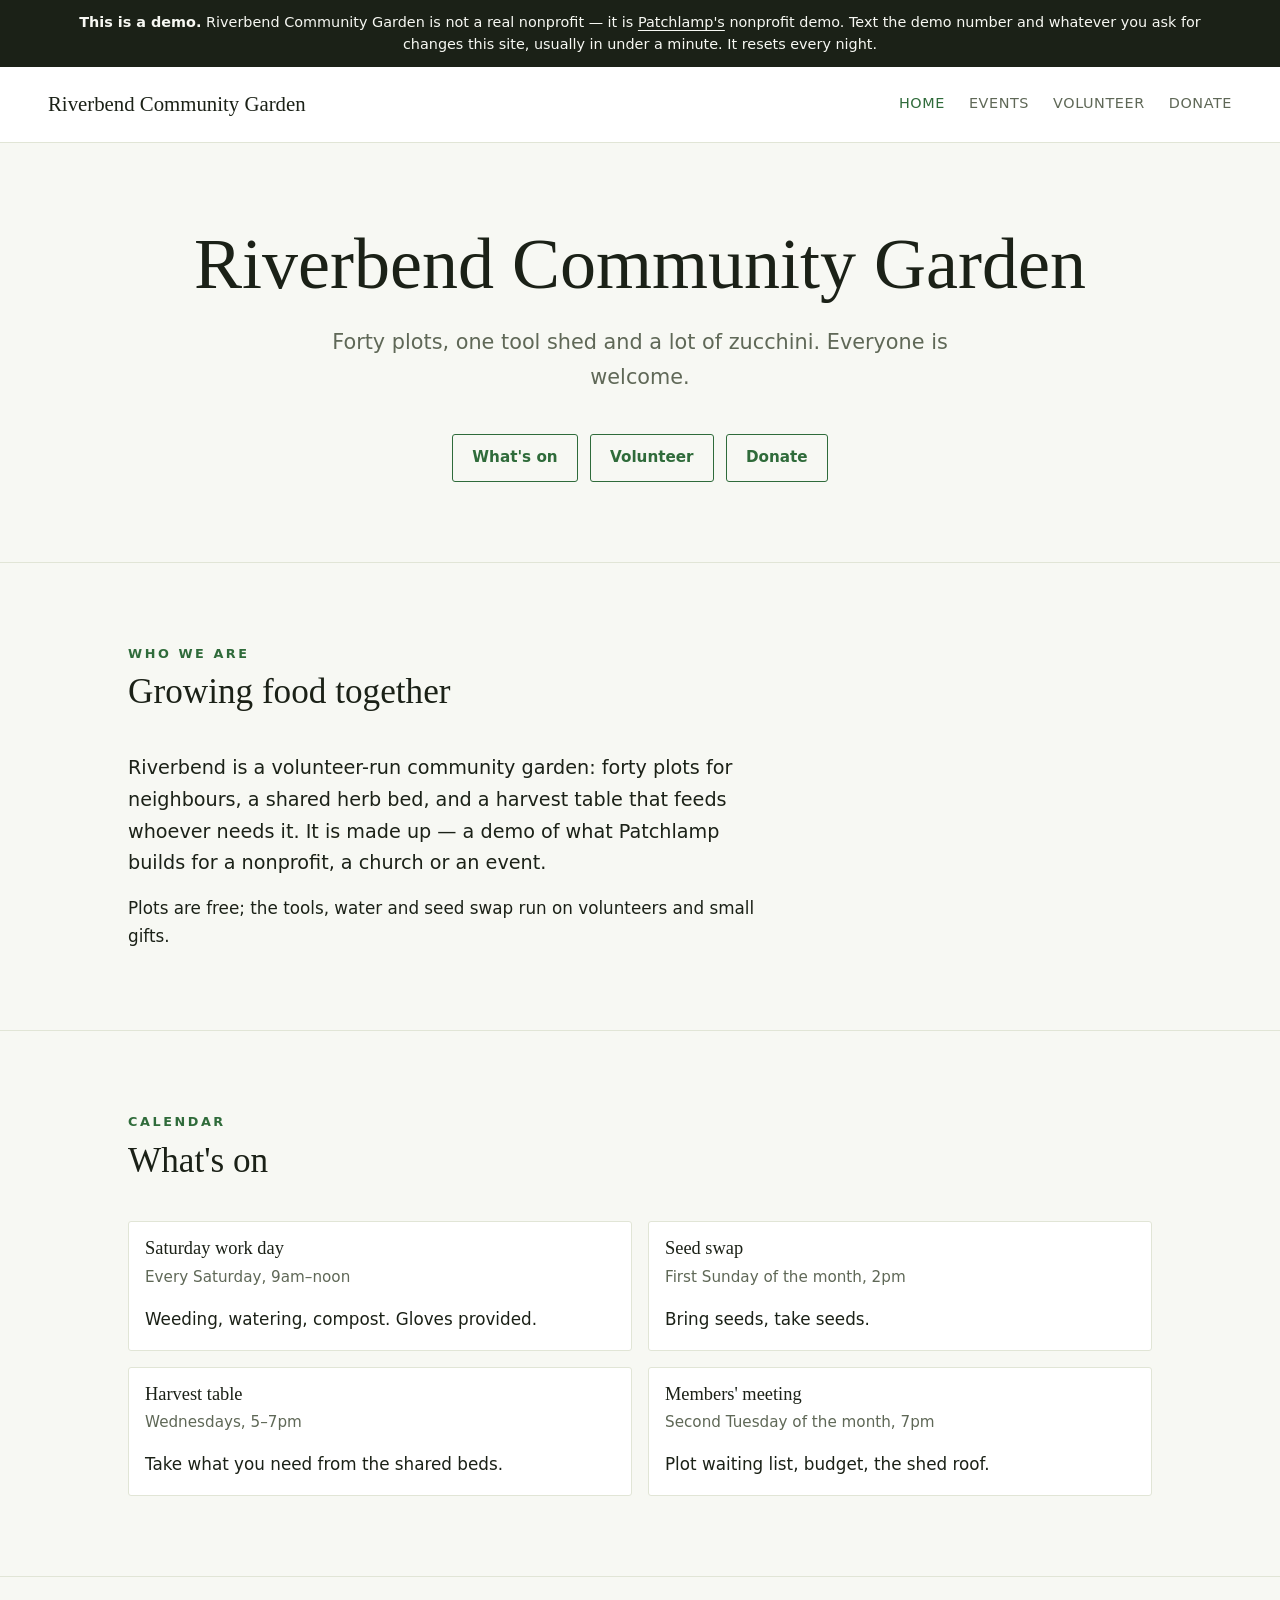
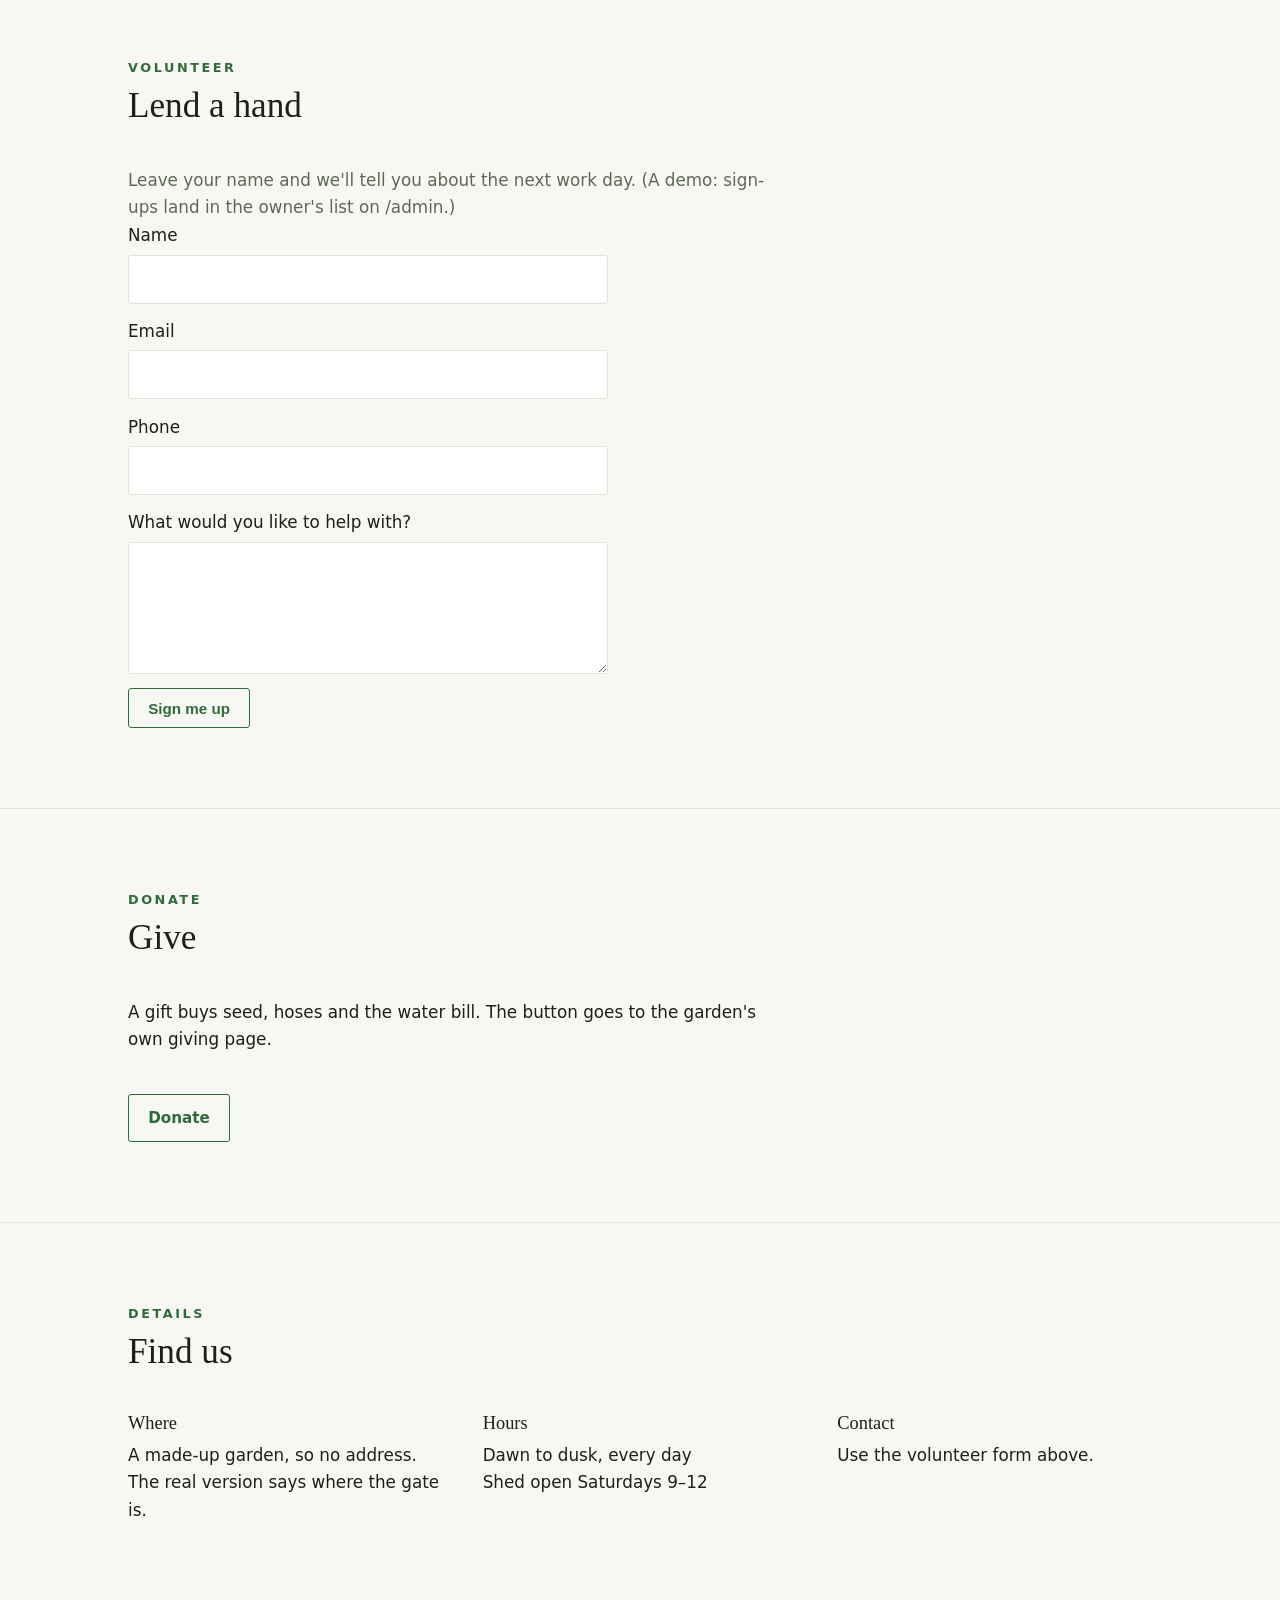
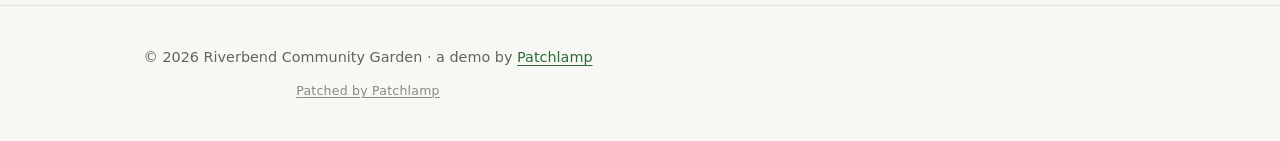
==== index.html @ 535a17c7 "B108: the site chat tag on every page Co-Authored-By: Claude Fable 5.1 <noreply@anthropic.com>" ====
<!DOCTYPE html>
<html lang="en">
<head>
  <meta charset="utf-8">
  <meta name="viewport" content="width=device-width, initial-scale=1">
  <title>Riverbend Community Garden — Patchlamp's nonprofit demo</title>
  <meta name="description" content="Riverbend Community Garden is Patchlamp's demo nonprofit: events, volunteers and a donate link, changed by text. Not a real garden.">
  <meta name="robots" content="noindex">
  <link rel="stylesheet" href="css/style.css">
</head>
<body>

  <p class="demo-bar">
    <strong>This is a demo.</strong> Riverbend Community Garden is not a real nonprofit — it is
    <a href="https://patchlamp.com/">Patchlamp's</a> nonprofit demo. Text the demo number and whatever you ask for changes this site, usually in under a minute. It resets every night.
  </p>

  <header class="site-header">
    <a class="wordmark" href="index.html">Riverbend Community Garden</a>
    <nav class="site-nav" aria-label="Site">
      <a href="index.html" aria-current="page">Home</a>
      <a href="index.html#events">Events</a>
      <a href="index.html#volunteer">Volunteer</a>
      <a href="donate.html">Donate</a>
    </nav>
  </header>

  <main>
    <section class="hero">
      <h1 class="hero-title">Riverbend Community Garden</h1>
      <p class="hero-tagline">Forty plots, one tool shed and a lot of zucchini. Everyone is welcome.</p>
      <div class="button-row">
        <a class="button" href="#events">What's on</a>
        <a class="button" href="#volunteer">Volunteer</a>
        <a class="button" href="donate.html">Donate</a>
      </div>
    </section>
    <section class="section" id="mission">
      <div class="section-inner reveal">
        <p class="kicker">Who we are</p>
        <h2>Growing food together</h2>
        <p class="lede">Riverbend is a volunteer-run community garden: forty plots for neighbours, a shared herb bed, and a harvest table that feeds whoever needs it. It is made up — a demo of what Patchlamp builds for a nonprofit, a church or an event.</p>
        <p>Plots are free; the tools, water and seed swap run on volunteers and small gifts.</p>
      </div>
    </section>
    <section class="section" id="events">
      <div class="section-inner reveal">
        <p class="kicker">Calendar</p>
        <h2>What's on</h2>
        <ul class="card-list">
          <li><h3>Saturday work day</h3><p class="card-meta">Every Saturday, 9am–noon</p><p>Weeding, watering, compost. Gloves provided.</p></li>
          <li><h3>Seed swap</h3><p class="card-meta">First Sunday of the month, 2pm</p><p>Bring seeds, take seeds.</p></li>
          <li><h3>Harvest table</h3><p class="card-meta">Wednesdays, 5–7pm</p><p>Take what you need from the shared beds.</p></li>
          <li><h3>Members' meeting</h3><p class="card-meta">Second Tuesday of the month, 7pm</p><p>Plot waiting list, budget, the shed roof.</p></li>
        </ul>
      </div>
    </section>
    <section class="section" id="volunteer">
      <div class="section-inner reveal">
        <p class="kicker">Volunteer</p>
        <h2>Lend a hand</h2>
        <p class="muted">Leave your name and we'll tell you about the next work day. (A demo: sign-ups land in the owner's list on /admin.)</p>
        <form class="site-form" id="form" action="/api/submissions" method="post">
          <input type="hidden" name="_form" value="volunteer">
          <label>Name <input name="name" required autocomplete="name"></label>
          <label>Email <input name="email" type="email" required autocomplete="email"></label>
          <label>Phone <input name="phone" type="tel" autocomplete="tel"></label>
          <label>What would you like to help with? <textarea name="message" rows="4" required></textarea></label>
          <input name="website" type="text" tabindex="-1" autocomplete="off" aria-hidden="true" style="position:absolute;left:-9999px">
          <button class="button" type="submit">Sign me up</button>
          <p class="form-thanks" hidden>Thanks for signing up — we'll be in touch.</p>
          <p class="form-sorry" hidden>That didn't go through. Please try again, or call us.</p>
          <script>
            (function () {
              var f = document.getElementById("form"), q = location.search;
              if (/[?&]sent=0/.test(q)) f.querySelector(".form-sorry").hidden = false;
              else if (/[?&]sent=/.test(q)) f.querySelector(".form-thanks").hidden = false;
            })();
          </script>
        </form>
      </div>
    </section>
    <section class="section" id="donate">
      <div class="section-inner reveal">
        <p class="kicker">Donate</p>
        <h2>Give</h2>
        <p>A gift buys seed, hoses and the water bill. The button goes to the garden's own giving page.</p>
        <div class="button-row">
          <a class="button" href="donate.html">Donate</a>
        </div>
      </div>
    </section>
    <section class="section" id="details">
      <div class="section-inner reveal">
        <p class="kicker">Details</p>
        <h2>Find us</h2>
        <div class="details-grid">
          <div>
            <h3>Where</h3>
            <p>A made-up garden, so no address. The real version says where the gate is.</p>
          </div>
          <div>
            <h3>Hours</h3>
            <ul><li>Dawn to dusk, every day</li><li>Shed open Saturdays 9–12</li></ul>
          </div>
          <div>
            <h3>Contact</h3>
            <p>Use the volunteer form above.</p>
          </div>
        </div>
      </div>
    </section>
  </main>

  <footer class="site-footer">
    <!-- Keep this footer identical on every page. -->
    <p class="copyright">&copy; 2026 Riverbend Community Garden · a demo by <a href="https://patchlamp.com/">Patchlamp</a></p>
    <p class="patchlamp-badge"><a href="https://patchlamp.com/for/nonprofits?from=badge" rel="noopener">Patched by Patchlamp</a></p>
    <script src="https://patchlamp.com/site-chat.js" data-site="demo-nonprofit" defer></script>
  </footer>

  <script src="js/main.js"></script>
</body>
</html>
---- css/style.css ----
/* ==========================================================================
   Riverbend Community Garden — the site's only stylesheet
   Colors and fonts are the tokens in :root below. Change the look there,
   not scattered through the file.
   ========================================================================== */

:root {
  /* Color — soft ground, dark ink, one garden-green accent */
  --bg: #f7f8f3;
  --bg-raised: #ffffff;
  --bg-line: #e1e5d6;
  --ink: #1b2117;
  --ink-dim: #5f6857;
  --accent: #2f6b3a;       /* links, highlights, buttons */
  --accent-dim: #22502b;   /* hover */

  /* Type — system fonts, so nothing loads from a third party */
  --font-display: Georgia, "Times New Roman", serif;
  --font-body: system-ui, -apple-system, "Segoe UI", Roboto, Helvetica, Arial, sans-serif;

  /* Rhythm */
  --space: 1rem;
  --space-lg: 2.5rem;
  --space-xl: 5rem;
  --measure: 40rem;
  --page-pad: clamp(1.25rem, 5vw, 3rem);
}

/* --------------------------------------------------------------------------
   Base
   -------------------------------------------------------------------------- */

* { box-sizing: border-box; margin: 0; padding: 0; }

html { scroll-behavior: smooth; }

body {
  background: var(--bg);
  color: var(--ink);
  font-family: var(--font-body);
  font-size: 1.05rem;
  line-height: 1.65;
  -webkit-font-smoothing: antialiased;
}

h1, h2, h3 {
  font-family: var(--font-display);
  font-weight: 400;
  line-height: 1.15;
}

h2 { font-size: clamp(1.6rem, 4vw, 2.2rem); margin-bottom: var(--space-lg); }
h3 { font-size: 1.15rem; margin-bottom: 0.5rem; }

p { max-width: var(--measure); }
p + p { margin-top: var(--space); }

a { color: var(--accent); text-underline-offset: 3px; }
a:hover { color: var(--accent-dim); }

img, svg { max-width: 100%; display: block; }

.visually-hidden {
  position: absolute; width: 1px; height: 1px;
  overflow: hidden; clip: rect(0 0 0 0); white-space: nowrap;
}

/* --------------------------------------------------------------------------
   Header / nav
   -------------------------------------------------------------------------- */

.site-header {
  display: flex;
  align-items: center;
  justify-content: space-between;
  flex-wrap: wrap;
  gap: var(--space);
  padding: 1.25rem var(--page-pad);
  border-bottom: 1px solid var(--bg-line);
  background: var(--bg-raised);
}

.wordmark {
  font-family: var(--font-display);
  font-size: 1.3rem;
  text-decoration: none;
  color: var(--ink);
  white-space: nowrap;
}

.site-nav { display: flex; flex-wrap: wrap; gap: 0.25rem 1.5rem; }

.site-nav a {
  font-size: 0.9rem;
  letter-spacing: 0.04em;
  text-transform: uppercase;
  text-decoration: none;
  color: var(--ink-dim);
}

.site-nav a:hover { color: var(--ink); }
.site-nav a[aria-current="page"] { color: var(--accent); }

/* --------------------------------------------------------------------------
   Hero
   -------------------------------------------------------------------------- */

.hero {
  padding: var(--space-xl) var(--page-pad);
  text-align: center;
  border-bottom: 1px solid var(--bg-line);
}

.hero-title { font-size: clamp(2.4rem, 8vw, 4.5rem); }

.hero-tagline {
  margin: 1.25rem auto 0;
  font-size: clamp(1.05rem, 2.2vw, 1.3rem);
  color: var(--ink-dim);
}

.page-hero { padding: var(--space-lg) var(--page-pad); }
.page-hero .hero-title { font-size: clamp(1.8rem, 6vw, 3rem); }

/* --------------------------------------------------------------------------
   Sections
   -------------------------------------------------------------------------- */

.section {
  padding: var(--space-xl) var(--page-pad);
  border-bottom: 1px solid var(--bg-line);
}

.section-inner { max-width: 64rem; margin: 0 auto; }

.kicker {
  font-size: 0.8rem;
  font-weight: 600;
  letter-spacing: 0.2em;
  text-transform: uppercase;
  color: var(--accent);
  margin-bottom: 0.5rem;
}

.lede { font-size: 1.2rem; }
.muted { color: var(--ink-dim); }

.about-grid {
  display: grid;
  gap: var(--space-lg);
  align-items: center;
}
@media (min-width: 720px) {
  .about-grid { grid-template-columns: 1fr 1.2fr; }
}

.about-photo img {
  width: 100%;
  aspect-ratio: 1 / 1;
  object-fit: cover;
  border-radius: 4px;
}

.button-row { display: flex; flex-wrap: wrap; gap: 0.75rem; margin-top: var(--space-lg); }

.button {
  display: inline-block;
  padding: 0.65rem 1.2rem;
  border: 1px solid var(--accent);
  border-radius: 3px;
  text-decoration: none;
  color: var(--accent);
  font-weight: 600;
  font-size: 0.95rem;
}
.button:hover { background: var(--accent); color: var(--bg-raised); }

/* Details: address / hours / contact cards */
.details-grid {
  display: grid;
  gap: var(--space-lg);
}
@media (min-width: 720px) {
  .details-grid { grid-template-columns: repeat(3, 1fr); }
}
.details-grid address { font-style: normal; }
.details-grid ul { list-style: none; }

/* Photo gallery */
.photo-grid {
  list-style: none;
  display: grid;
  gap: var(--space);
  grid-template-columns: repeat(auto-fill, minmax(14rem, 1fr));
}
.photo-grid img {
  width: 100%;
  aspect-ratio: 1 / 1;
  object-fit: cover;
  border-radius: 4px;
}

/* --------------------------------------------------------------------------
   Footer
   -------------------------------------------------------------------------- */

.site-footer {
  padding: var(--space-lg) var(--page-pad);
  text-align: center;
  color: var(--ink-dim);
  font-size: 0.9rem;
}

.footer-links {
  list-style: none;
  display: flex;
  flex-wrap: wrap;
  justify-content: center;
  gap: 0.5rem 1.5rem;
  margin-bottom: var(--space);
}

/* --------------------------------------------------------------------------
   Motion — only when JS has run and the visitor allows motion.
   With JS off (or reduced motion on) nothing is ever hidden.
   -------------------------------------------------------------------------- */

.js-motion .reveal {
  opacity: 0;
  transform: translateY(12px);
  transition: opacity 0.6s ease, transform 0.6s ease;
}
.js-motion .reveal.is-visible { opacity: 1; transform: none; }

/* --------------------------------------------------------------------------
   Components every kind of site shares (templates/sites/*: only :root
   differs between them). Forms post to patchlamp.com or, with a database,
   to the site's own /api/*; cards are a list of short blocks (services,
   work, events, products).
   -------------------------------------------------------------------------- */

.site-form { display: grid; gap: .9rem; max-width: 30rem; }
.site-form label { display: grid; gap: .3rem; }
.site-form input, .site-form textarea, .site-form select { font: inherit; padding: .6rem .75rem; border: 1px solid var(--bg-line); border-radius: 3px; background: var(--bg-raised); color: var(--ink); }
.site-form .button { justify-self: start; background: transparent; cursor: pointer; }
.form-thanks, .form-sorry { font-weight: 600; }

.card-list { list-style: none; display: grid; gap: var(--space); margin-top: var(--space); }
@media (min-width: 40rem) { .card-list { grid-template-columns: repeat(2, 1fr); } }
@media (min-width: 60rem) { .card-list.three { grid-template-columns: repeat(3, 1fr); } }
.card-list li { padding: var(--space); border: 1px solid var(--bg-line); border-radius: 3px; background: var(--bg-raised); }
.card-list h3 { margin-bottom: .35rem; }
.card-list svg { display: block; width: 100%; height: auto; border-radius: 3px; margin-bottom: .75rem; }
.card-meta { color: var(--ink-dim); font-size: .95rem; }
.price { font-family: var(--font-display); color: var(--accent); white-space: nowrap; }

.hero .button-row { justify-content: center; }
.photo-grid svg { display: block; width: 100%; height: auto; border-radius: 3px; }

/* A demo site says so on every page (Patchlamp's demos; a client's own site
   never has this bar). */
.demo-bar { margin: 0; max-width: none; padding: .75rem var(--page-pad); background: var(--ink); color: var(--bg); font-size: .9rem; line-height: 1.5; text-align: center; }
.demo-bar a { color: var(--bg); text-decoration: underline; }

/* Phone tap targets: the nav, the demo bar and the footer are short links,
   and a thumb needs more than the text's own height (shot check flags
   anything under 24px). Padding only — nothing moves on desktop. */
@media (max-width: 40rem) {
  .site-nav a,
  .site-footer a,
  .details-grid a,
  .demo-bar a {
    display: inline-block;
    padding: 0.45rem 0.35rem;
  }
  .demo-bar { line-height: 1.7; }
}

/* "Patched by Patchlamp" (B60): the one line every site Patchlamp keeps carries,
   last in the footer and quieter than the copyright. It inherits the footer's
   colour, so a dark footer needs no override; `badge: off` in the client
   workspace's NOTES.md takes it off the published site. */
.patchlamp-badge { margin-top: .7rem; font-size: .78rem; letter-spacing: .02em; opacity: .75; }
.patchlamp-badge a { color: inherit; text-decoration: underline; text-decoration-thickness: 1px; text-underline-offset: 2px; }
.patchlamp-badge a:hover { opacity: 1; }
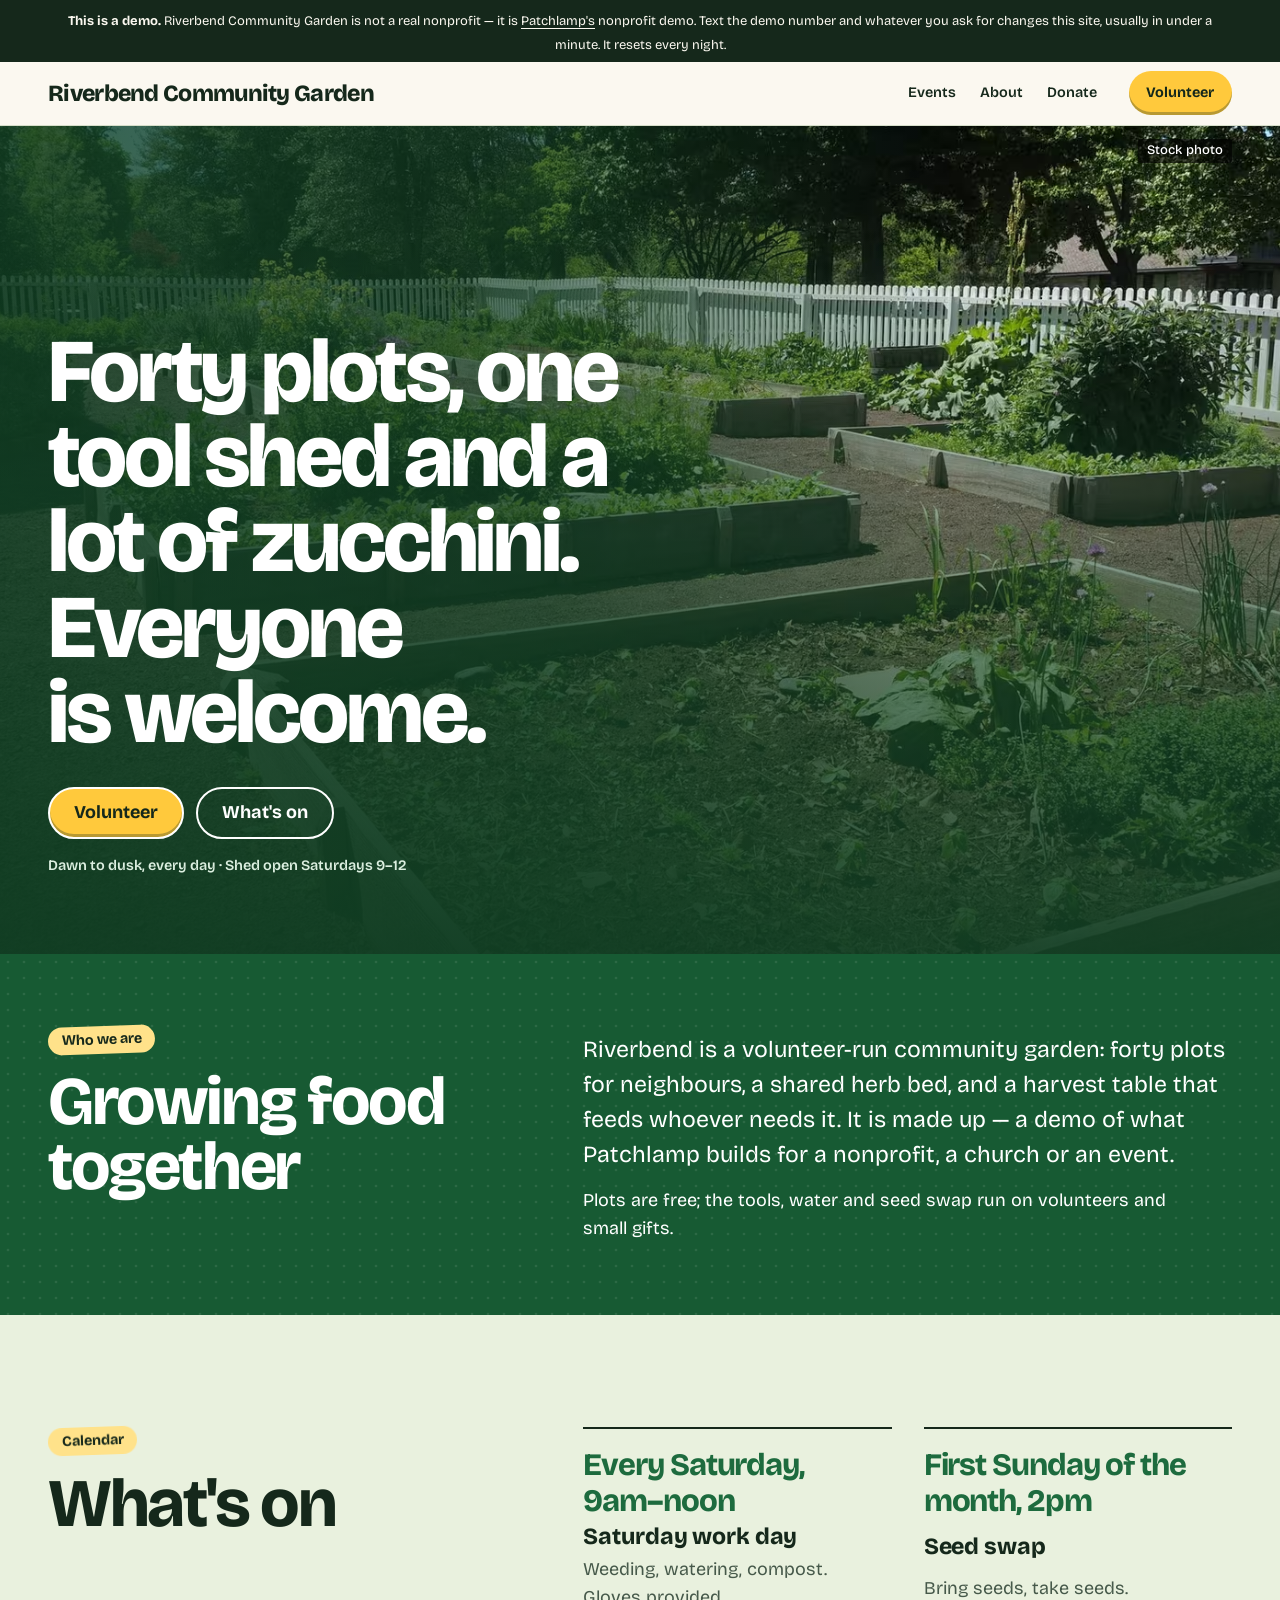
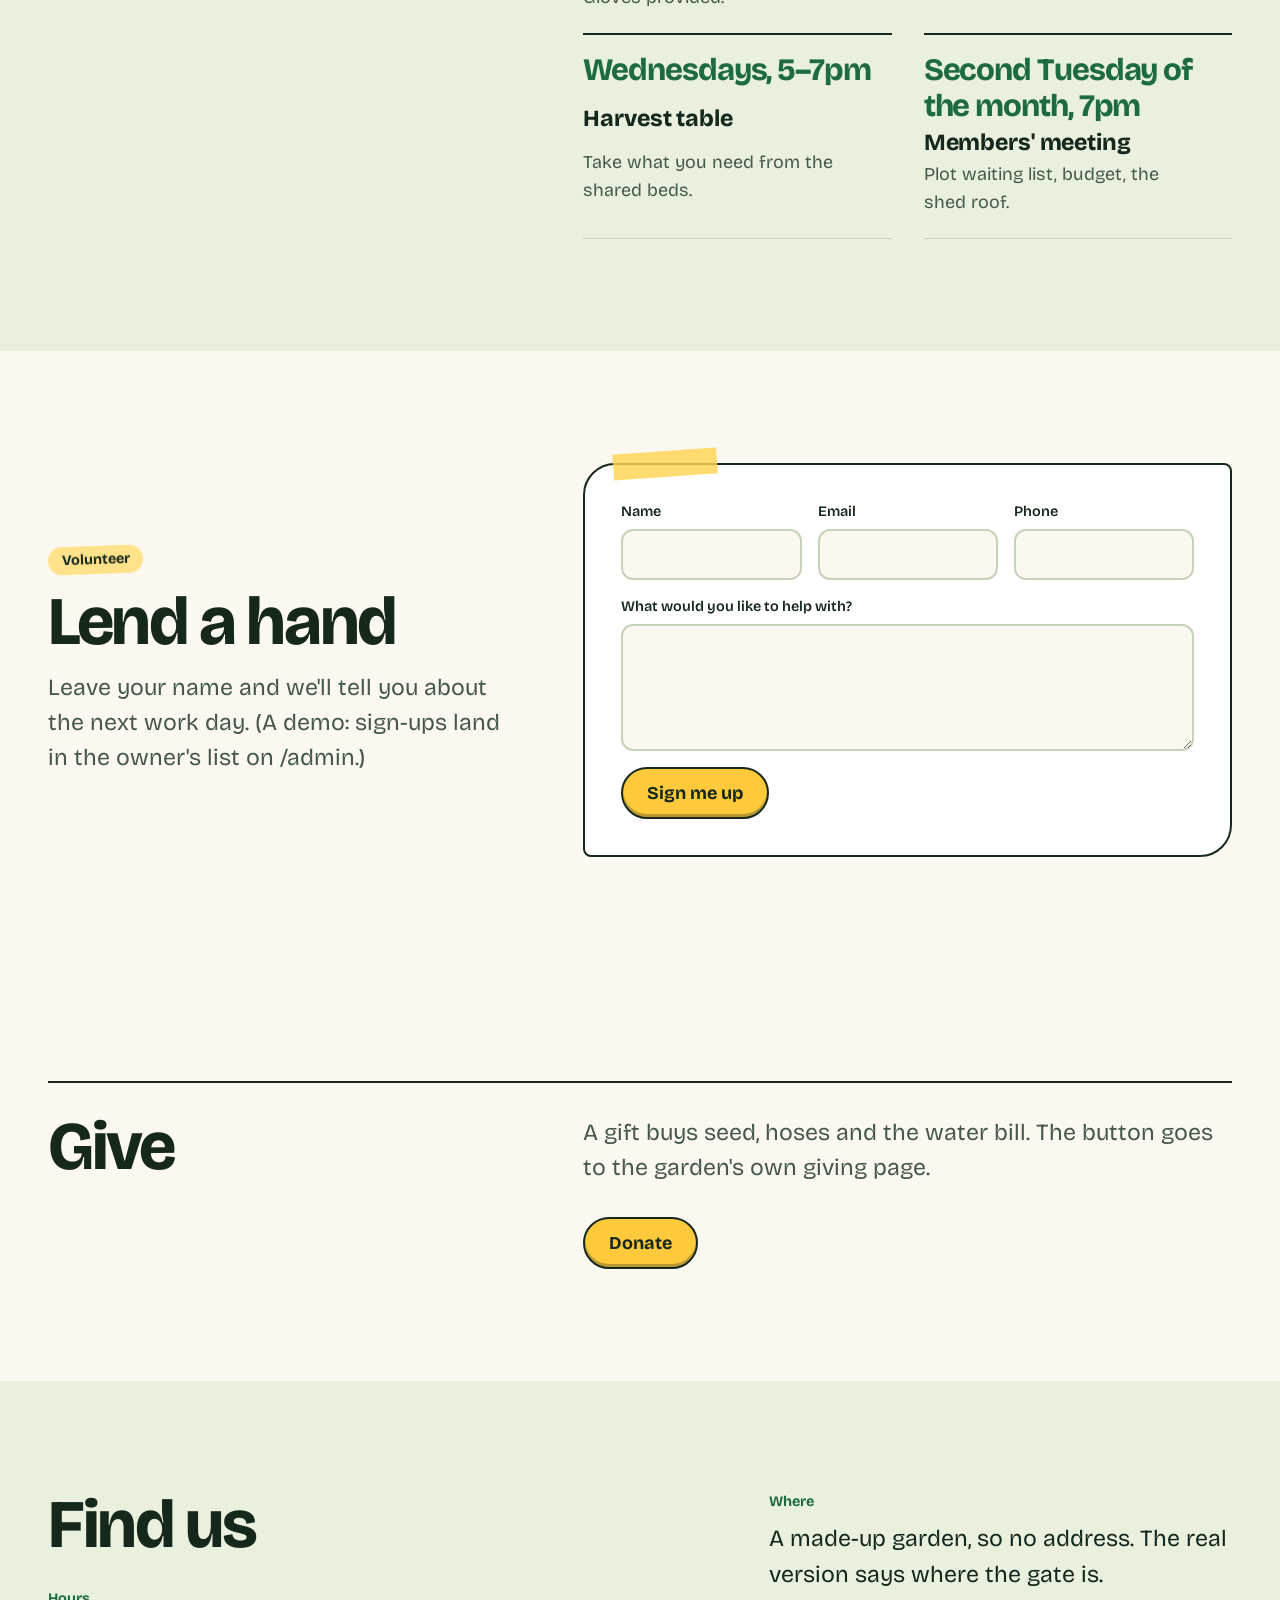
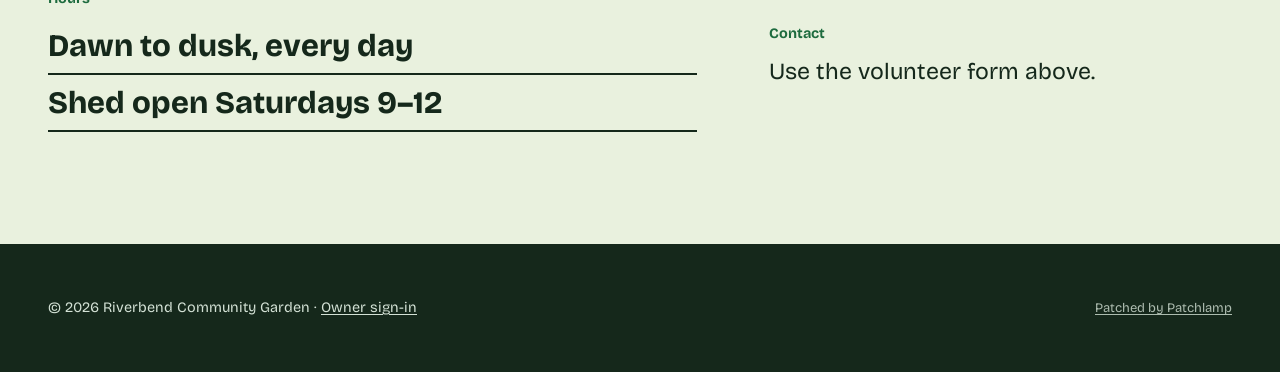
==== commit d317c40e: "B256: rendered from site.json by lib/sitegen.py (commons, chosen by site direct); the hand-written p" ====
--- a/index.html
+++ b/index.html
@@ -6,10 +6,12 @@
   <title>Riverbend Community Garden — Patchlamp's nonprofit demo</title>
   <meta name="description" content="Riverbend Community Garden is Patchlamp's demo nonprofit: events, volunteers and a donate link, changed by text. Not a real garden.">
   <meta name="robots" content="noindex">
+  <!-- The pages are rendered from site.json by `site render` (lib/sitegen.py): change site.json, never this file. -->
   <link rel="stylesheet" href="css/style.css">
+  <link rel="stylesheet" href="css/look.css">
+  <script src="js/motion.js" defer></script>
 </head>
-<body>
-
+<body class="page-home">
   <p class="demo-bar">
     <strong>This is a demo.</strong> Riverbend Community Garden is not a real nonprofit — it is
     <a href="https://patchlamp.com/">Patchlamp's</a> nonprofit demo. Text the demo number and whatever you ask for changes this site, usually in under a minute. It resets every night.
@@ -18,107 +20,151 @@
   <header class="site-header">
     <a class="wordmark" href="index.html">Riverbend Community Garden</a>
     <nav class="site-nav" aria-label="Site">
-      <a href="index.html" aria-current="page">Home</a>
       <a href="index.html#events">Events</a>
-      <a href="index.html#volunteer">Volunteer</a>
+      <a href="index.html#about">About</a>
       <a href="donate.html">Donate</a>
     </nav>
+    <a class="header-cta" href="#signup"><span class="cta-full">Volunteer</span><span class="cta-short">Volunteer</span></a>
   </header>
 
-  <main>
-    <section class="hero">
-      <h1 class="hero-title">Riverbend Community Garden</h1>
-      <p class="hero-tagline">Forty plots, one tool shed and a lot of zucchini. Everyone is welcome.</p>
-      <div class="button-row">
-        <a class="button" href="#events">What's on</a>
-        <a class="button" href="#volunteer">Volunteer</a>
-        <a class="button" href="donate.html">Donate</a>
+  <main id="top">
+    <section class="hero-block hero--full-dark has-image" id="hero">
+      <figure class="hero-media">
+        <picture><source type="image/avif" srcset="images/hero-37487180-800.avif 800w, images/hero-37487180-1600.avif 1600w" sizes="100vw"><source type="image/webp" srcset="images/hero-37487180-800.webp 800w, images/hero-37487180-1600.webp 1600w" sizes="100vw"><img src="images/hero-37487180-1600.jpg" srcset="images/hero-37487180-800.jpg 800w, images/hero-37487180-1600.jpg 1600w" sizes="100vw" width="1600" height="900" alt="Vibrant community garden with raised beds on a sunny day in Washington Crossing, Pennsylvania." loading="eager" fetchpriority="high" decoding="async"></picture><span class="img-label">Stock photo</span>
+      </figure>
+      <div class="hero-copy">
+        <h1 class="hero-heading">Forty plots, one tool shed and a lot of zucchini. Everyone is welcome.</h1>
+        <div class="hero-actions">
+          <a class="btn btn-primary" href="#signup">Volunteer</a>
+          <a class="btn btn-secondary" href="#events">What's on</a>
+        </div>
+        <p class="hero-note">Dawn to dusk, every day · Shed open Saturdays 9–12</p>
       </div>
     </section>
-    <section class="section" id="mission">
-      <div class="section-inner reveal">
-        <p class="kicker">Who we are</p>
-        <h2>Growing food together</h2>
-        <p class="lede">Riverbend is a volunteer-run community garden: forty plots for neighbours, a shared herb bed, and a harvest table that feeds whoever needs it. It is made up — a demo of what Patchlamp builds for a nonprofit, a church or an event.</p>
-        <p>Plots are free; the tools, water and seed swap run on volunteers and small gifts.</p>
+    <section class="section about about--band band" id="about">
+      <div class="section-inner">
+        <div class="about-grid">
+          <div class="about-copy">
+            <div class="about-head">
+              <p class="kicker">Who we are</p>
+              <h2>Growing food together</h2>
+            </div>
+            <div class="about-body">
+              <p class="lede">Riverbend is a volunteer-run community garden: forty plots for neighbours, a shared herb bed, and a harvest table that feeds whoever needs it. It is made up — a demo of what Patchlamp builds for a nonprofit, a church or an event.</p>
+              <p class="">Plots are free; the tools, water and seed swap run on volunteers and small gifts.</p>
+            </div>
+          </div>
+        </div>
       </div>
     </section>
-    <section class="section" id="events">
-      <div class="section-inner reveal">
-        <p class="kicker">Calendar</p>
-        <h2>What's on</h2>
-        <ul class="card-list">
-          <li><h3>Saturday work day</h3><p class="card-meta">Every Saturday, 9am–noon</p><p>Weeding, watering, compost. Gloves provided.</p></li>
-          <li><h3>Seed swap</h3><p class="card-meta">First Sunday of the month, 2pm</p><p>Bring seeds, take seeds.</p></li>
-          <li><h3>Harvest table</h3><p class="card-meta">Wednesdays, 5–7pm</p><p>Take what you need from the shared beds.</p></li>
-          <li><h3>Members' meeting</h3><p class="card-meta">Second Tuesday of the month, 7pm</p><p>Plot waiting list, budget, the shed roof.</p></li>
+    <section class="section events events--agenda alt" id="events">
+      <div class="section-inner">
+        <div class="section-head">
+          <p class="kicker">Calendar</p>
+          <h2>What's on</h2>
+        </div>
+        <ul class="event-list">
+          <li data-reveal>
+            <p class="event-when">Every Saturday, 9am–noon</p>
+            <h3>Saturday work day</h3>
+            <p class="event-text">Weeding, watering, compost. Gloves provided.</p>
+          </li>
+          <li data-reveal>
+            <p class="event-when">First Sunday of the month, 2pm</p>
+            <h3>Seed swap</h3>
+            <p class="event-text">Bring seeds, take seeds.</p>
+          </li>
+          <li data-reveal>
+            <p class="event-when">Wednesdays, 5–7pm</p>
+            <h3>Harvest table</h3>
+            <p class="event-text">Take what you need from the shared beds.</p>
+          </li>
+          <li data-reveal>
+            <p class="event-when">Second Tuesday of the month, 7pm</p>
+            <h3>Members' meeting</h3>
+            <p class="event-text">Plot waiting list, budget, the shed roof.</p>
+          </li>
         </ul>
       </div>
     </section>
-    <section class="section" id="volunteer">
-      <div class="section-inner reveal">
-        <p class="kicker">Volunteer</p>
-        <h2>Lend a hand</h2>
-        <p class="muted">Leave your name and we'll tell you about the next work day. (A demo: sign-ups land in the owner's list on /admin.)</p>
-        <form class="site-form" id="form" action="/api/submissions" method="post">
-          <input type="hidden" name="_form" value="volunteer">
-          <label>Name <input name="name" required autocomplete="name"></label>
-          <label>Email <input name="email" type="email" required autocomplete="email"></label>
-          <label>Phone <input name="phone" type="tel" autocomplete="tel"></label>
-          <label>What would you like to help with? <textarea name="message" rows="4" required></textarea></label>
-          <input name="website" type="text" tabindex="-1" autocomplete="off" aria-hidden="true" style="position:absolute;left:-9999px">
-          <button class="button" type="submit">Sign me up</button>
-          <p class="form-thanks" hidden>Thanks for signing up — we'll be in touch.</p>
-          <p class="form-sorry" hidden>That didn't go through. Please try again, or call us.</p>
-          <script>
-            (function () {
-              var f = document.getElementById("form"), q = location.search;
-              if (/[?&]sent=0/.test(q)) f.querySelector(".form-sorry").hidden = false;
-              else if (/[?&]sent=/.test(q)) f.querySelector(".form-thanks").hidden = false;
-            })();
-          </script>
-        </form>
-      </div>
-    </section>
-    <section class="section" id="donate">
-      <div class="section-inner reveal">
-        <p class="kicker">Donate</p>
-        <h2>Give</h2>
-        <p>A gift buys seed, hoses and the water bill. The button goes to the garden's own giving page.</p>
-        <div class="button-row">
-          <a class="button" href="donate.html">Donate</a>
+    <section class="section signup signup--card" id="signup">
+      <div class="section-inner">
+        <div class="form-grid">
+          <div class="section-head">
+            <p class="kicker">Volunteer</p>
+            <h2>Lend a hand</h2>
+            <p class="lede">Leave your name and we'll tell you about the next work day. (A demo: sign-ups land in the owner's list on /admin.)</p>
+          </div>
+          <div class="form-card" data-reveal>
+            <form class="site-form" id="form" action="/api/submissions" method="post">
+              <input type="hidden" name="_form" value="volunteer">
+              <fieldset class="form-fields">
+                <div class="field-row">
+                  <label>Name <input name="name" required autocomplete="name"></label>
+                  <label>Email <input name="email" type="email" required autocomplete="email"></label>
+                  <label>Phone <input name="phone" type="tel" autocomplete="tel"></label>
+                </div>
+                <label>What would you like to help with? <textarea name="message" rows="4" required></textarea></label>
+                <input name="website" type="text" tabindex="-1" autocomplete="off" aria-hidden="true" style="position:absolute;left:-9999px">
+                <button class="btn btn-primary" type="submit">Sign me up</button>
+              </fieldset>
+              <p class="form-thanks" hidden>Thanks for signing up — we'll be in touch.</p>
+              <p class="form-sorry" hidden>That didn't go through. Please try again, or call us.</p>
+              <script>
+                (function () {
+                  var f = document.getElementById("form"), q = location.search;
+                  if (/[?&]sent=0/.test(q) && location.hash === "#form") f.querySelector(".form-sorry").hidden = false;
+                  else if (/[?&]sent=/.test(q)) f.querySelector(".form-thanks").hidden = false;
+                })();
+              </script>
+            </form>
+          </div>
         </div>
       </div>
     </section>
-    <section class="section" id="details">
-      <div class="section-inner reveal">
-        <p class="kicker">Details</p>
-        <h2>Find us</h2>
+    <section class="section donate donate--split" id="donate">
+      <div class="section-inner">
+        <div class="donate-grid" data-reveal>
+          <div class="section-head">
+            <h2>Give</h2>
+          </div>
+          <div class="donate-copy">
+            <p class="lede">A gift buys seed, hoses and the water bill. The button goes to the garden's own giving page.</p>
+            <div class="action-row">
+              <a class="btn btn-primary" href="donate.html">Donate</a>
+            </div>
+          </div>
+        </div>
+      </div>
+    </section>
+    <section class="section details details--table alt" id="details">
+      <div class="section-inner">
         <div class="details-grid">
-          <div>
-            <h3>Where</h3>
+          <div class="details-hours">
+            <h2>Find us</h2>
+            <h3 class="details-label">Hours</h3>
+            <ul class="hours hours-table">
+              <li>Dawn to dusk, every day</li>
+              <li>Shed open Saturdays 9–12</li>
+            </ul>
+          </div>
+          <div class="details-side">
+            <h3 class="details-label">Where</h3>
             <p>A made-up garden, so no address. The real version says where the gate is.</p>
-          </div>
-          <div>
-            <h3>Hours</h3>
-            <ul><li>Dawn to dusk, every day</li><li>Shed open Saturdays 9–12</li></ul>
-          </div>
-          <div>
-            <h3>Contact</h3>
+            <h3 class="details-label">Contact</h3>
             <p>Use the volunteer form above.</p>
           </div>
         </div>
       </div>
     </section>
+
   </main>
 
   <footer class="site-footer">
-    <!-- Keep this footer identical on every page. -->
-    <p class="copyright">&copy; 2026 Riverbend Community Garden · a demo by <a href="https://patchlamp.com/">Patchlamp</a></p>
+    <p class="copyright">&copy; 2026 Riverbend Community Garden · <a href="/admin">Owner sign-in</a></p>
     <p class="patchlamp-badge"><a href="https://patchlamp.com/for/nonprofits?from=badge" rel="noopener">Patched by Patchlamp</a></p>
-    <script src="https://patchlamp.com/site-chat.js" data-site="demo-nonprofit" defer></script>
+    <script src="https://patchlamp.com/s/site-chat.js" data-site="demo-nonprofit" crossorigin="anonymous" defer></script>
+    <script src="https://patchlamp.com/hit.js" data-site="demo-nonprofit" crossorigin="anonymous" defer></script>
   </footer>
-
-  <script src="js/main.js"></script>
 </body>
 </html>
--- a/css/style.css
+++ b/css/style.css
@@ -1,285 +1,881 @@
 /* ==========================================================================
-   Riverbend Community Garden — the site's only stylesheet
-   Colors and fonts are the tokens in :root below. Change the look there,
-   not scattered through the file.
+   base.css: the stylesheet every rendered site shares (B255, plans/83).
+   Rendered as css/style.css. It has three readers:
+   1. every page of a rendered site, followed by css/look.css (a look's
+      tokens and its short list of rules) and css/custom.css when a site has one;
+   2. the Functions pages (/admin, estimates, invoices, signing, /book/manage),
+      which load this file and read the tokens marked "Functions" below, so
+      those names stay, whatever else changes;
+   3. the section variants in _sections/: their layouts live here, so any
+      look can wear any variant.
+   How the file works: components read tokens and never a literal colour or
+   font; a look changes tokens and owns a few rules; a dark or coloured ground
+   (.band, the dark heroes, the accent cards) re-sets --ink, --ink-dim and
+   --accent-text for what sits inside it, so the components need no dark copy.
+   Nothing is ever at opacity 0. Motion is opt-in: js/motion.js sets
+   html.motion only under prefers-reduced-motion: no-preference, and a reveal
+   starts from a visible state, so a still frame (a screenshot, a link
+   preview, the judge) always reads whole. templates/sites/DESIGN.md is the
+   standard this file serves.
    ========================================================================== */
 
 :root {
-  /* Color — soft ground, dark ink, one garden-green accent */
-  --bg: #f7f8f3;
-  --bg-raised: #ffffff;
-  --bg-line: #e1e5d6;
-  --ink: #1b2117;
-  --ink-dim: #5f6857;
-  --accent: #2f6b3a;       /* links, highlights, buttons */
-  --accent-dim: #22502b;   /* hover */
-
-  /* Type — system fonts, so nothing loads from a third party */
-  --font-display: Georgia, "Times New Roman", serif;
-  --font-body: system-ui, -apple-system, "Segoe UI", Roboto, Helvetica, Arial, sans-serif;
-
-  /* Rhythm */
-  --space: 1rem;
-  --space-lg: 2.5rem;
-  --space-xl: 5rem;
-  --measure: 40rem;
-  --page-pad: clamp(1.25rem, 5vw, 3rem);
-}
-
-/* --------------------------------------------------------------------------
-   Base
-   -------------------------------------------------------------------------- */
-
-* { box-sizing: border-box; margin: 0; padding: 0; }
-
-html { scroll-behavior: smooth; }
-
+  /* --- Colour roles ------------------------------------------------------ */
+  --bg: #f7f8f8;              /* page ground */
+  --bg-raised: #ffffff;       /* cards, inputs (Functions) */
+  --bg-alt: #edf1f2;          /* the alternate section ground */
+  --bg-line: #d3dce0;         /* hairlines, input borders (Functions) */
+  --ink: #15212a;             /* body text (Functions) */
+  --ink-dim: #4f5f68;         /* secondary text, at least 4.5:1 on --bg (Functions) */
+  --accent: #1d6f8c;          /* fills: buttons, the checked slot, focus (Functions) */
+  --accent-strong: #155468;   /* hover on a fill */
+  --accent-dim: var(--accent-strong);  /* the B64 name for the hover colour */
+  --accent-ink: #ffffff;      /* text on --accent */
+  --accent-text: var(--accent);        /* the accent as small text on --bg; a look with a loud accent darkens it */
+  --link-hover: var(--accent-strong);
+  --focus: var(--accent);
+  --band: #10293a;            /* the one dark ground */
+  --band-ink: #f1f6f8;
+  --band-dim: #b4c7d0;
+  --band-accent: #86d0e6;
+  --hero-ground: var(--band); /* the hero's ground for split and typographic */
+  --hero-ink: var(--band-ink);
+  --hero-dim: var(--band-dim);
+  --hero-accent: var(--band-accent);
+  --hero-scrim: var(--band);  /* what a photo darkens to under text */
+  --proof-bg: var(--bg-alt);
+  --proof-ink: var(--ink);
+  --proof-mark: var(--accent);
+  --footer-bg: var(--ink);
+  --footer-ink: color-mix(in srgb, var(--bg) 82%, var(--ink));
+  --sorry-bg: #fbe9e7;
+  --sorry-ink: #7a1f12;
+  --photo-filter: none;       /* the look's grade, until img treat grades the files themselves */
+  --texture: none;            /* a band's texture: a background-image the look sets */
+
+  /* --- Type ------------------------------------------------------------- */
+  --font-display: Georgia, "Times New Roman", serif;                    /* Functions */
+  --font-text: system-ui, -apple-system, "Segoe UI", Helvetica, Arial, sans-serif;
+  --font-body: var(--font-text);       /* the B64 name; the Functions pages read it */
+  --font-kicker: var(--font-text);
+  --font-button: var(--font-text);
+  --display-weight: 400;      /* the hero heading */
+  --heading-weight: var(--display-weight);
+  --display-tracking: -0.02em;
+  --display-leading: 1.02;
+  --display-case: none;
+  --kicker-case: uppercase;
+  --kicker-tracking: 0.14em;
+  --kicker-weight: 600;
+  --kicker-size: var(--step--2);
+  --button-weight: 650;
+  --button-case: none;
+  --button-tracking: 0;
+  --text-size: 1.0625rem;
+  --text-leading: 1.65;
+  /* The scale. Every font-size in this file and in a look is one of these, so
+     the design gate can check sizes against it. --step-0 is body text. */
+  --step--2: 0.8125rem;
+  --step--1: clamp(0.84rem, 0.82rem + 0.1vw, 0.9rem);
+  --step-0: var(--text-size);
+  --step-1: clamp(1.2rem, 1.1rem + 0.45vw, 1.45rem);
+  --step-2: clamp(1.45rem, 1.25rem + 0.9vw, 1.95rem);
+  --step-3: clamp(2rem, 1.5rem + 2.2vw, 3.25rem);
+  --step-4: clamp(2.4rem, 1.7rem + 3.2vw, 4.25rem);
+  --step-5: clamp(2.75rem, 1.6rem + 5vw, 6rem);       /* the hero: 44px on a phone, 96px wide */
+  --step-6: clamp(3.25rem, 1.4rem + 8vw, 8.5rem);     /* the typographic hero, which has no photo to carry it */
+  --measure: 34em;            /* Functions */
+
+  /* --- Space ------------------------------------------------------------ */
+  --space: 1rem;              /* Functions */
+  --space-half: 0.5rem;
+  --space-2: 2rem;
+  --space-3: 3rem;
+  --space-4: 4.5rem;
+  --space-5: clamp(4rem, 3rem + 5vw, 8rem);
+  --space-lg: 2.5rem;         /* the B64 name; the Functions pages read it */
+  --space-xl: var(--space-5);
+  --section-pad: var(--space-5);
+  --page-pad: clamp(1rem, 4vw, 3rem);   /* Functions */
+  --content: 74rem;
+  --wide: var(--content);
+
+  /* --- Shape, depth ----------------------------------------------------- */
+  --radius: 6px;              /* inputs, tiles */
+  --radius-card: 10px;
+  --radius-btn: 6px;
+  --radius-media: 6px;
+  --rule-strong: 1px solid var(--ink);
+  --shadow-1: 0 1px 2px rgb(15 30 40 / 0.06), 0 2px 8px rgb(15 30 40 / 0.05);
+  --shadow-2: 0 2px 6px rgb(15 30 40 / 0.06), 0 18px 40px -12px rgb(15 30 40 / 0.22);
+  --shadow: var(--shadow-2);  /* the B64 name */
+
+  /* --- Motion (read only under html.motion and no-preference) ----------- */
+  --dur-1: 160ms;             /* hover, press */
+  --dur-2: 420ms;             /* a state change */
+  --dur-3: 900ms;             /* a reveal */
+  --dur-moment: 1600ms;       /* a look's one hero moment */
+  --ease: cubic-bezier(0.2, 0.7, 0.2, 1);
+  --ease-in-out: cubic-bezier(0.65, 0, 0.35, 1);
+  --lift: -3px;
+  --reveal-from: 0.55;        /* never 0: a still frame must read whole */
+  --reveal-shift: 10px;
+  --reveal-stagger: 70ms;
+}
+
+/* --- Base ------------------------------------------------------------------ */
+*, *::before, *::after { box-sizing: border-box; }
+* { margin: 0; padding: 0; }
+html { -webkit-text-size-adjust: 100%; text-size-adjust: 100%; scroll-padding-top: 5.5rem; }
 body {
-  background: var(--bg);
-  color: var(--ink);
-  font-family: var(--font-body);
-  font-size: 1.05rem;
-  line-height: 1.65;
-  -webkit-font-smoothing: antialiased;
-}
-
-h1, h2, h3 {
-  font-family: var(--font-display);
-  font-weight: 400;
-  line-height: 1.15;
-}
-
-h2 { font-size: clamp(1.6rem, 4vw, 2.2rem); margin-bottom: var(--space-lg); }
-h3 { font-size: 1.15rem; margin-bottom: 0.5rem; }
-
-p { max-width: var(--measure); }
-p + p { margin-top: var(--space); }
-
-a { color: var(--accent); text-underline-offset: 3px; }
-a:hover { color: var(--accent-dim); }
-
-img, svg { max-width: 100%; display: block; }
-
-.visually-hidden {
-  position: absolute; width: 1px; height: 1px;
-  overflow: hidden; clip: rect(0 0 0 0); white-space: nowrap;
-}
-
-/* --------------------------------------------------------------------------
-   Header / nav
-   -------------------------------------------------------------------------- */
-
+  background: var(--bg); color: var(--ink);
+  font-family: var(--font-text); font-size: var(--step-0); line-height: var(--text-leading);
+  -webkit-font-smoothing: antialiased; text-rendering: optimizeLegibility; font-kerning: normal;
+  font-synthesis: weight;   /* never a browser-slanted italic or scaled small caps: a look that wants one ships the face */
+  overflow-x: clip;
+}
+img, svg, video { display: block; max-width: 100%; height: auto; }
+picture { display: contents; }
+h1, h2, h3, h4 {
+  font-family: var(--font-display); font-weight: var(--heading-weight);
+  letter-spacing: var(--display-tracking); line-height: 1.1; text-transform: var(--display-case);
+  text-wrap: balance;
+}
+h1, h2 { font-size: var(--step-4); line-height: var(--display-leading); }
+h3 { font-size: var(--step-1); line-height: 1.2; letter-spacing: -0.005em; }
+p { max-width: var(--measure); text-wrap: pretty; }
+a { color: var(--accent-text); text-underline-offset: 0.2em; text-decoration-thickness: 1px; }
+a:hover { color: var(--link-hover); text-decoration-thickness: 2px; }
+.muted { color: var(--ink-dim); }
+.visually-hidden { position: absolute; width: 1px; height: 1px; overflow: hidden; clip-path: inset(50%); white-space: nowrap; }
+:focus-visible { outline: 3px solid var(--focus); outline-offset: 3px; border-radius: 2px; }
+::selection { background: var(--accent); color: var(--accent-ink); }
+
+/* Grounds that change the ink: everything inside reads these instead, the surfaces (--bg, --bg-raised,
+   --bg-alt) as well as the text, so a form card, a tile or an input inside a band is a lifted tone of the
+   band with light text, never a light card with light text. */
+.band, .hero--full-dark {
+  background-color: var(--band); background-image: var(--texture); color: var(--band-ink);
+  --ink: var(--band-ink); --ink-dim: var(--band-dim); --accent-text: var(--band-accent);
+  --link-hover: var(--band-ink); --focus: var(--band-accent);
+  --bg: color-mix(in srgb, var(--band-ink) 6%, var(--band));
+  --bg-alt: var(--bg);
+  --bg-raised: color-mix(in srgb, var(--band-ink) 11%, var(--band));
+  --bg-line: color-mix(in srgb, var(--band-ink) 24%, transparent);
+  --rule-strong: 1px solid color-mix(in srgb, var(--band-ink) 45%, transparent);
+}
+.hero--split, .hero--typographic {
+  background-color: var(--hero-ground); color: var(--hero-ink);
+  --ink: var(--hero-ink); --ink-dim: var(--hero-dim); --accent-text: var(--hero-accent);
+  --link-hover: var(--hero-ink); --focus: var(--hero-accent);
+  --bg: color-mix(in srgb, var(--hero-ink) 6%, var(--hero-ground));
+  --bg-alt: var(--bg);
+  --bg-raised: color-mix(in srgb, var(--hero-ink) 11%, var(--hero-ground));
+  --bg-line: color-mix(in srgb, var(--hero-ink) 24%, transparent);
+}
+.contact-card, .cta--band, .donate--band {
+  background: var(--accent); color: var(--accent-ink);
+  /* 90% and a 10% lift: at 82% and 14% the dim text failed AA on its own raised tile in three looks (B256) */
+  --ink: var(--accent-ink); --ink-dim: color-mix(in srgb, var(--accent-ink) 90%, var(--accent));
+  --accent-text: var(--accent-ink); --link-hover: var(--accent-ink); --focus: var(--accent-ink);
+  --bg: color-mix(in srgb, var(--accent-ink) 8%, var(--accent));
+  --bg-alt: var(--bg);
+  --bg-raised: color-mix(in srgb, var(--accent-ink) 10%, var(--accent));
+  --bg-line: color-mix(in srgb, var(--accent-ink) 30%, transparent);
+}
+
+/* --- The demo and preview bar ------------------------------------------- */
+.demo-bar {
+  max-width: none; margin: 0; padding: 0.45rem var(--page-pad);
+  background: var(--ink); color: var(--bg); font-size: var(--step--2); line-height: 1.45; text-align: center;
+}
+.demo-bar a { color: inherit; display: inline-block; padding-block: 0.3rem; }
+
+/* --- Header: the name, the sections, the one way to reach them ------------ */
 .site-header {
-  display: flex;
-  align-items: center;
-  justify-content: space-between;
-  flex-wrap: wrap;
-  gap: var(--space);
-  padding: 1.25rem var(--page-pad);
-  border-bottom: 1px solid var(--bg-line);
-  background: var(--bg-raised);
-}
-
+  position: sticky; top: 0; z-index: 20;
+  display: flex; align-items: center; gap: var(--space) var(--space-2);
+  padding: 0.6rem var(--page-pad);
+  background: color-mix(in srgb, var(--bg) 93%, transparent); color: var(--ink);
+  -webkit-backdrop-filter: saturate(1.4) blur(10px); backdrop-filter: saturate(1.4) blur(10px);
+  border-bottom: 1px solid color-mix(in srgb, var(--bg-line) 70%, transparent);
+}
 .wordmark {
-  font-family: var(--font-display);
-  font-size: 1.3rem;
-  text-decoration: none;
-  color: var(--ink);
-  white-space: nowrap;
-}
-
-.site-nav { display: flex; flex-wrap: wrap; gap: 0.25rem 1.5rem; }
-
+  display: inline-flex; align-items: center; gap: 0.45rem; margin-right: auto; min-height: 44px; min-width: 0;
+  font-family: var(--font-display); font-size: var(--step-1); font-weight: var(--heading-weight);
+  letter-spacing: -0.01em; line-height: 1.05; text-transform: var(--display-case);
+  color: inherit; text-decoration: none;
+}
+.wordmark:hover { color: inherit; text-decoration: none; }
+.wordmark-sub { color: var(--accent-text); }
+.site-nav { display: flex; gap: 0.25rem 1.5rem; }
 .site-nav a {
-  font-size: 0.9rem;
-  letter-spacing: 0.04em;
-  text-transform: uppercase;
-  text-decoration: none;
-  color: var(--ink-dim);
-}
-
-.site-nav a:hover { color: var(--ink); }
-.site-nav a[aria-current="page"] { color: var(--accent); }
-
-/* --------------------------------------------------------------------------
-   Hero
-   -------------------------------------------------------------------------- */
-
-.hero {
-  padding: var(--space-xl) var(--page-pad);
-  text-align: center;
-  border-bottom: 1px solid var(--bg-line);
-}
-
-.hero-title { font-size: clamp(2.4rem, 8vw, 4.5rem); }
-
-.hero-tagline {
-  margin: 1.25rem auto 0;
-  font-size: clamp(1.05rem, 2.2vw, 1.3rem);
-  color: var(--ink-dim);
-}
-
-.page-hero { padding: var(--space-lg) var(--page-pad); }
-.page-hero .hero-title { font-size: clamp(1.8rem, 6vw, 3rem); }
-
-/* --------------------------------------------------------------------------
-   Sections
-   -------------------------------------------------------------------------- */
-
-.section {
-  padding: var(--space-xl) var(--page-pad);
-  border-bottom: 1px solid var(--bg-line);
-}
-
-.section-inner { max-width: 64rem; margin: 0 auto; }
-
+  display: inline-flex; align-items: center; min-height: 44px;
+  color: inherit; text-decoration: none; font-size: var(--step--1); font-weight: 600;
+}
+.site-nav a:hover, .site-nav a[aria-current="page"] { color: var(--accent-text); }
+.header-cta {
+  display: inline-flex; align-items: center; flex: none; min-height: 44px; padding: 0.5rem 1.1rem;
+  background: var(--accent); color: var(--accent-ink); border-radius: var(--radius-btn);
+  font-family: var(--font-button); font-size: var(--step--1); font-weight: var(--button-weight);
+  letter-spacing: var(--button-tracking); text-transform: var(--button-case); text-decoration: none; white-space: nowrap;
+}
+.header-cta:hover { background: var(--accent-strong); color: var(--accent-ink); text-decoration: none; }
+.header-cta .cta-short { display: none; }
+@media (max-width: 56em) { .site-nav { display: none; } }   /* one scroll on a phone; the call button stays */
+@media (max-width: 30em) {
+  .site-header { gap: var(--space); }
+  .header-cta .cta-full { display: none; }
+  .header-cta .cta-short { display: inline; }
+}
+
+/* --- Buttons (.button: the B64 class the pasted collection blocks use) ---- */
+.btn, .button {
+  display: inline-flex; align-items: center; justify-content: center; gap: 0.5rem;
+  min-height: 3.25rem; padding: 0.7rem 1.5rem;
+  font-family: var(--font-button); font-size: var(--step-0); font-weight: var(--button-weight); line-height: 1.15;
+  letter-spacing: var(--button-tracking); text-transform: var(--button-case); text-align: center; text-decoration: none;
+  cursor: pointer; border: 2px solid transparent; border-radius: var(--radius-btn);
+}
+.btn-primary, .button { background: var(--accent); color: var(--accent-ink); }
+.btn-primary:hover, .button:hover { background: var(--accent-strong); color: var(--accent-ink); text-decoration: none; }
+.btn-secondary { background: transparent; color: inherit; border-color: color-mix(in srgb, currentColor 55%, transparent); }
+.btn-secondary:hover { color: inherit; border-color: currentColor; background: color-mix(in srgb, currentColor 8%, transparent); text-decoration: none; }
+.action-row { display: flex; flex-wrap: wrap; align-items: center; gap: 0.75rem; }
+@media (max-width: 30em) { .btn, .button { padding-inline: 1.15rem; } }
+
+/* --- Pictures and their labels (a stock or AI picture says so) ----------- */
+figure { position: relative; margin: 0; }
+figure img { filter: var(--photo-filter); }
+.img-label {
+  position: absolute; top: 0.6rem; right: 0.6rem; z-index: 2; max-width: calc(100% - 1.2rem);
+  padding: 0.2rem 0.55rem; border-radius: 3px; background: rgb(0 0 0 / 0.64); color: #fff;
+  font: 500 var(--step--2)/1.35 var(--font-text); letter-spacing: 0.01em; text-transform: none; pointer-events: none;
+}
+
+/* --- Hero: shared parts ------------------------------------------------- */
+.hero-block { position: relative; isolation: isolate; }
+.hero-media { position: relative; margin: 0; overflow: hidden; background-color: var(--band); }
+.hero-media img { width: 100%; height: 100%; object-fit: cover; }
+.hero-field { background-image: var(--texture); }   /* the colour field a hero shows when there is no photo */
+.hero-copy { position: relative; z-index: 1; }
+.hero-kicker {
+  font: var(--kicker-weight) var(--kicker-size)/1.3 var(--font-kicker);
+  text-transform: var(--kicker-case); letter-spacing: var(--kicker-tracking);
+  color: var(--accent-text); margin-bottom: var(--space);
+}
+.hero-heading {
+  font-size: var(--step-5); line-height: var(--display-leading); font-weight: var(--display-weight);
+  max-width: 13ch; margin-bottom: var(--space);
+}
+.hero-heading em { font-style: normal; color: var(--accent-text); }
+.hero-sub { font-size: var(--step-1); line-height: 1.45; max-width: 30em; color: var(--ink-dim); }
+.hero-actions { display: flex; flex-wrap: wrap; gap: 0.75rem; margin-top: var(--space-2); }
+.hero-actions:empty { display: none; }
+.hero-note { margin-top: var(--space); font-size: var(--step--1); font-weight: 600; color: var(--ink-dim); }
+.hero-phone { margin-top: var(--space); }   /* a step under the buttons, so the number reads as its own way in */
+.hero-phone a {
+  display: inline-block; padding-block: 0.3rem; color: inherit; text-decoration: none;
+  font: var(--heading-weight) var(--step-2)/1.1 var(--font-display); letter-spacing: var(--display-tracking);
+}
+
+/* hero--band-card: a photo band, the words on a card over its lower edge */
+.hero--band-card { background: var(--bg); color: var(--ink); padding-bottom: var(--space-3); }
+.hero--band-card .hero-media { height: clamp(12rem, 44vw, 34rem); }
+.hero--band-card .hero-copy {
+  margin: calc(-1 * clamp(3rem, 9vw, 11rem)) var(--page-pad) 0; max-width: 46rem;
+  padding: clamp(1.5rem, 4vw, 3.5rem);
+  background: var(--bg-raised); border-radius: var(--radius-card); box-shadow: var(--shadow-2);
+}
+@media (min-width: 60em) {
+  /* wide, the photo runs the hero's full height and the card sits on its lower left, overhanging its foot, so the
+     band beside the card is picture rather than an empty strip of page (the B257 judge, ten previews, and B256's
+     Apron Strings: "the right half beside the hero card is empty") */
+  .hero--band-card { display: grid; padding-bottom: var(--space-4); }
+  .hero--band-card > .hero-media, .hero--band-card > .hero-copy { grid-area: 1 / 1; }
+  .hero--band-card .hero-media { height: clamp(24rem, 38vw, 32rem); }
+  .hero--band-card .hero-copy { align-self: end; width: calc(100% - 2 * var(--page-pad));
+    margin: 0 0 calc(-1 * var(--space-3)) max(var(--page-pad), calc((100vw - var(--content)) / 2)); }
+  /* the card is a frame of its own: its heading a step under the full-bleed heroes', so the action stays on the
+     first desktop screen */
+  .hero--band-card .hero-heading { font-size: var(--step-4); max-width: 16ch; }
+}
+
+/* hero--split: the words on the hero ground, the photo beside them (under them on a phone) */
+.hero--split { display: grid; }
+.hero--split .hero-media { order: 2; height: clamp(14rem, 60vw, 24rem); }
+.hero--split .hero-copy { padding: var(--space-3) var(--page-pad); }
+.hero--split .hero-field { display: none; }
+@media (min-width: 56em) {
+  .hero--split.has-image { grid-template-columns: minmax(0, 1.05fr) minmax(0, 1fr); min-height: min(86svh, 44rem); }
+  .hero--split .hero-media { height: auto; }
+  .hero--split .hero-copy {
+    align-self: center; width: 100%; max-width: calc(var(--content) + 2 * var(--page-pad)); margin-inline: auto;
+    padding: var(--space-4) var(--page-pad);
+  }
+  .hero--split.has-image .hero-copy { padding-right: var(--space-3); padding-left: max(var(--page-pad), calc((100vw - var(--content)) / 2)); }
+}
+
+/* hero--full-dark: the photo full bleed, the words low on a scrim of the band colour */
+.hero--full-dark { display: grid; min-height: 30rem; }
+@media (min-width: 48em) { .hero--full-dark { min-height: min(92svh, 56rem); } }
+.hero--full-dark > .hero-media, .hero--full-dark > .hero-copy { grid-area: 1 / 1; }
+/* The scrim is what makes words over any photo readable: behind the heading it is at least about 70% of the
+   band colour, which keeps white text above 4.5:1 even over white sky (the design gate samples it). On a phone
+   the words fill the hero, so the scrim is one wash: light at the top so the scene shows, about 70% from the
+   kicker down through the H1 (5.6:1 on the Juniper pool, 6.1:1 on clear-water's sky, 2026-10-23), and 85% at the
+   foot; at 48-95% it read as a dark colour field (the judge, wick-7). Wider, it darkens the left and the bottom. */
+.hero--full-dark .hero-media::after {
+  content: ""; position: absolute; inset: 0;
+  background: linear-gradient(180deg, color-mix(in srgb, var(--hero-scrim) 25%, transparent) 0%,
+    color-mix(in srgb, var(--hero-scrim) 70%, transparent) 25%,
+    color-mix(in srgb, var(--hero-scrim) 72%, transparent) 60%,
+    color-mix(in srgb, var(--hero-scrim) 85%, transparent) 100%);
+}
+@media (min-width: 48em) {
+  .hero--full-dark .hero-media::after {
+    background:
+      linear-gradient(180deg, transparent 12%, color-mix(in srgb, var(--hero-scrim) 45%, transparent) 45%, color-mix(in srgb, var(--hero-scrim) 94%, transparent) 100%),
+      linear-gradient(90deg, color-mix(in srgb, var(--hero-scrim) 82%, transparent), color-mix(in srgb, var(--hero-scrim) 62%, transparent) 42%, transparent 74%);
+  }
+}
+.hero--full-dark .hero-copy {
+  align-self: end; width: 100%; max-width: calc(var(--content) + 2 * var(--page-pad)); margin-inline: auto;
+  padding: clamp(5rem, 14vw, 8rem) var(--page-pad) clamp(2rem, 6vw, 5.5rem);
+}
+.hero--full-dark .hero-field::after { content: none; }   /* no photo: the field is the ground, no scrim */
+.hero--full-dark .hero-sub { color: color-mix(in srgb, var(--band-ink) 92%, transparent); }
+.hero--full-dark .hero-media .img-label { top: 0.8rem; right: var(--page-pad); }
+
+/* hero--typographic: no photo; the heading at the largest step on a colour field */
+.hero--typographic { background-image: var(--texture); }
+.hero--typographic .hero-copy {
+  display: grid; gap: var(--space-2); max-width: calc(var(--content) + 2 * var(--page-pad)); margin-inline: auto;
+  padding: clamp(3.5rem, 10vw, 9rem) var(--page-pad) clamp(3rem, 7vw, 6rem);
+}
+.hero--typographic .hero-kicker { margin: 0; }
+.hero--typographic .hero-heading { font-size: var(--step-6); max-width: 14ch; margin: 0; }
+.hero--typographic .hero-aside .hero-actions { margin-top: var(--space); }
+.hero--typographic .hero-note { margin: 0; padding-top: var(--space); border-top: 1px solid color-mix(in srgb, currentColor 30%, transparent); }
+/* Wide, the line and the buttons sit under the heading on its left edge (the eye goes down, not across to a lower
+   corner: the B257 judge, ten previews), and the hours note and the phone take the right column beside them. */
+@media (min-width: 60em) {
+  .hero--typographic .hero-copy { grid-template-columns: minmax(0, 7fr) minmax(0, 5fr); column-gap: var(--space-4); }
+  .hero--typographic .hero-kicker, .hero--typographic .hero-heading { grid-column: 1 / -1; }
+  .hero--typographic .hero-aside { grid-column: 1; grid-row: 3 / span 2; }
+  .hero--typographic .hero-note, .hero--typographic .hero-phone { grid-column: 2; grid-row: 3; align-self: end; }
+  .hero--typographic .hero-note + .hero-phone { grid-row: 4; align-self: start; }
+}
+
+/* --- Proof: the line under the hero (rating, area, hours) ---------------- */
+.proof-list { list-style: none; }
+.proof-list li { display: flex; align-items: center; gap: 0.6rem; min-height: 2rem; }
+.proof-list a { color: inherit; display: inline-block; padding-block: 0.35rem; }
+/* proof--strip: a band of its own colour */
+.proof--strip { background: var(--proof-bg); color: var(--proof-ink); }
+.proof--strip .proof-list {
+  max-width: calc(var(--content) + 2 * var(--page-pad)); margin: 0 auto; padding: 1rem var(--page-pad);
+  display: grid; grid-template-columns: repeat(auto-fit, minmax(min(100%, 9.5rem), 1fr)); gap: 0.35rem var(--space-2);
+  font-size: var(--step--1); font-weight: 600; line-height: 1.3;
+}
+.proof--strip li::before { content: ""; flex: none; width: 0.5rem; height: 0.5rem; border-radius: 50%; background: var(--proof-mark); }
+@media (max-width: 29.99em) { .proof--strip .proof-list { grid-template-columns: 1fr; } }   /* a phone: one a line, never two and one stranded (the B256 judge) */
+@media (min-width: 48em) { .proof--strip .proof-list { grid-template-columns: repeat(auto-fit, minmax(12rem, 1fr)); font-size: var(--step-0); } }
+/* proof--inline: one typeset line between rules, on the page ground */
+.proof--inline { padding: 0 var(--page-pad); }
+.proof--inline .proof-list {
+  max-width: var(--content); margin: 0 auto; padding: 0.9rem 0;
+  display: flex; flex-wrap: wrap; gap: 0.25rem 1.6rem;
+  border-top: var(--rule-strong); border-bottom: 1px solid var(--bg-line); font-size: var(--step-0);
+}
+.proof--inline li::before { content: var(--proof-glyph, "•"); color: var(--proof-mark); }
+
+/* --- Sections ------------------------------------------------------------ */
+.section { padding: var(--section-pad) var(--page-pad); }
+.section.alt { background: var(--bg-alt); }
+.section-inner { max-width: var(--content); margin: 0 auto; }
+.section-head { max-width: 44rem; margin-bottom: var(--space-3); }
+.section-head h2 { margin-bottom: var(--space); }
 .kicker {
-  font-size: 0.8rem;
-  font-weight: 600;
-  letter-spacing: 0.2em;
-  text-transform: uppercase;
-  color: var(--accent);
-  margin-bottom: 0.5rem;
-}
-
-.lede { font-size: 1.2rem; }
-.muted { color: var(--ink-dim); }
-
-.about-grid {
-  display: grid;
-  gap: var(--space-lg);
-  align-items: center;
-}
-@media (min-width: 720px) {
-  .about-grid { grid-template-columns: 1fr 1.2fr; }
-}
-
-.about-photo img {
-  width: 100%;
-  aspect-ratio: 1 / 1;
-  object-fit: cover;
-  border-radius: 4px;
-}
-
-.button-row { display: flex; flex-wrap: wrap; gap: 0.75rem; margin-top: var(--space-lg); }
-
-.button {
-  display: inline-block;
-  padding: 0.65rem 1.2rem;
-  border: 1px solid var(--accent);
-  border-radius: 3px;
-  text-decoration: none;
-  color: var(--accent);
-  font-weight: 600;
-  font-size: 0.95rem;
-}
-.button:hover { background: var(--accent); color: var(--bg-raised); }
-
-/* Details: address / hours / contact cards */
-.details-grid {
-  display: grid;
-  gap: var(--space-lg);
-}
-@media (min-width: 720px) {
-  .details-grid { grid-template-columns: repeat(3, 1fr); }
-}
-.details-grid address { font-style: normal; }
+  font: var(--kicker-weight) var(--kicker-size)/1.3 var(--font-kicker);
+  text-transform: var(--kicker-case); letter-spacing: var(--kicker-tracking);
+  color: var(--accent-text); margin-bottom: var(--space);
+}
+.lede { font-size: var(--step-1); line-height: 1.5; color: var(--ink-dim); max-width: 30em; }
+.section-media { margin: var(--space-2) 0 0; }
+.section-media img, .about-media img { width: 100%; aspect-ratio: 3 / 2; object-fit: cover; border-radius: var(--radius-media); }
+/* A preview's note on how a section was written (the services' "from the category on their Google listing"): under
+   the list, small and quiet, because the first thing a customer reads in the section is the services, not how the
+   page was made (the B257 judge, ten previews). */
+.preview-caveat {
+  margin-top: var(--space-2); padding: 0.1rem 0 0.1rem 0.75rem; border-left: 2px solid var(--bg-line);
+  color: var(--ink-dim); font-size: var(--step--2); max-width: 40em;
+}
+
+/* --- Services ----------------------------------------------------------- */
+.service-list { list-style: none; display: grid; gap: var(--space-2) var(--space-3); }
+.service-n {
+  font: var(--display-weight) var(--step-3)/0.9 var(--font-display); letter-spacing: -0.03em;
+  color: var(--accent-text); font-variant-numeric: lining-nums tabular-nums;
+}
+.service-list h3 { margin-bottom: 0.35rem; }
+.service-list p { color: var(--ink-dim); }
+/* services--numerals: an editorial list beside a head that stays in view */
+.services--numerals .section-inner { display: grid; gap: var(--space-3); }
+.services--numerals .section-head { margin: 0; }
+.services--numerals .service-list li { display: grid; grid-template-columns: auto 1fr; column-gap: 1.25rem; align-content: start; }
+.services--numerals .service-n { grid-row: span 2; min-width: 2.2ch; }
+.services--numerals .service-list h3 { margin-top: 0.2rem; }
+@media (min-width: 40em) { .services--numerals .service-list { grid-template-columns: 1fr 1fr; } }
+@media (min-width: 60em) {
+  .services--numerals .preview-caveat { grid-column: 2; }
+  .services--numerals .section-inner { grid-template-columns: 5fr 7fr; align-items: start; column-gap: var(--space-4); }
+  .services--numerals .section-head { position: sticky; top: 6rem; }
+  .services--numerals .service-list { padding-top: var(--space-half); }
+}
+/* services--blocks: solid blocks of colour, tiled, the number inside */
+.services--blocks .service-list { gap: 4px; grid-template-columns: repeat(auto-fit, minmax(min(100%, 15rem), 1fr)); }
+.services--blocks .service-list li { background: var(--bg-raised); padding: 1.5rem 1.5rem 1.75rem; }
+.services--blocks.alt .service-list li { background: var(--bg); }
+.services--blocks .service-n { display: block; margin-bottom: 0.9rem; }
+.services--blocks .section-media img, .services--ruled .section-media img { aspect-ratio: 3 / 1; }
+/* services--ruled: an index, a rule above each row, no boxes */
+.services--ruled .service-list { gap: 0; }
+.services--ruled .service-list li {
+  display: grid; grid-template-columns: 3.25rem minmax(0, 1fr); column-gap: var(--space);
+  padding: 1.1rem 0 1.5rem; border-top: var(--rule-strong);
+}
+.services--ruled .service-list li:last-child { border-bottom: 1px solid var(--bg-line); }
+.services--ruled .service-n { grid-row: span 2; font-size: var(--step-2); }
+@media (min-width: 48em) {
+  .services--ruled .service-list li { grid-template-columns: 5rem minmax(0, 1fr) minmax(0, 1.35fr); align-items: baseline; padding: 1.5rem 0; }
+  .services--ruled .service-n { grid-row: auto; }
+  .services--ruled .service-list h3 { font-size: var(--step-2); margin: 0; }
+}
+
+/* --- Area: the towns, as a typeset list ---------------------------------- */
+.area--list .section-inner { display: grid; gap: var(--space-2); }
+.area--list .section-head { margin: 0; }
+.place-list { list-style: none; columns: 2 9rem; column-gap: var(--space-2); }
+.place-list li {
+  break-inside: avoid; padding: 0.55rem 0; border-bottom: 1px solid var(--bg-line);
+  font: var(--heading-weight) var(--step-1)/1.2 var(--font-display); text-transform: var(--display-case);
+}
+@media (min-width: 60em) {
+  .area--list .section-inner { grid-template-columns: 5fr 7fr; column-gap: var(--space-4); align-items: start; }
+  .place-list { columns: 3 9rem; }
+}
+
+/* --- About -------------------------------------------------------------- */
+.about-grid { display: grid; gap: var(--space-3); align-items: center; }
+.about-head h2 { margin-bottom: var(--space); }
+.about-body p + p { margin-top: var(--space); }
+.about-body .lede { color: var(--ink); }
+.about-media { margin: 0; }
+@media (min-width: 60em) {
+  .about-grid.has-image { grid-template-columns: 6fr 5fr; gap: var(--space-4); }
+  /* no picture: the heading on the left, the words on the right, so a short about isn't one sentence across an
+     empty width (the B257 judge, ten previews) */
+  .about-grid:not(.has-image) .about-copy { display: grid; grid-template-columns: 5fr 7fr; column-gap: var(--space-4); align-items: start; }
+  .about-grid:not(.has-image) .about-head h2 { margin-bottom: 0; }
+  .about-grid:not(.has-image) .about-body { padding-top: 0.4rem; }
+}
+.about--band .about-media img { box-shadow: 0 30px 60px -24px rgb(0 0 0 / 0.5); }
+/* a band with no picture is short: its words, not a tall field of colour */
+.about--band:has(.about-grid:not(.has-image)) { padding-block: var(--space-4); }
+
+/* --- Gallery ------------------------------------------------------------ */
+.gallery-grid { list-style: none; display: grid; gap: 0.75rem; grid-template-columns: repeat(2, minmax(0, 1fr)); }
+.gallery-grid li { position: relative; }
+.gallery-grid img { width: 100%; height: 100%; aspect-ratio: 4 / 5; object-fit: cover; border-radius: var(--radius-media); }
+/* gallery--grid fills every row whatever the count: on a phone an odd last picture goes full width;
+   wider, three columns, the first of 3, 6, 9 … leads two by two, and a leftover one or two widen */
+.gallery--grid .gallery-grid li:last-child:nth-child(odd) { grid-column: 1 / -1; }
+.gallery--grid .gallery-grid li:last-child:nth-child(odd) img { aspect-ratio: 8 / 5; }
+@media (min-width: 48em) {
+  .gallery--grid .gallery-grid { grid-template-columns: repeat(3, minmax(0, 1fr)); }
+  .gallery--grid .gallery-grid li:last-child:nth-child(odd) { grid-column: auto; }
+  .gallery--grid .gallery-grid li:last-child:nth-child(odd) img { aspect-ratio: 4 / 5; }
+  .gallery--grid .gallery-grid li:first-child:nth-last-child(3n) { grid-column: span 2; grid-row: span 2; }
+  .gallery--grid .gallery-grid li:first-child:nth-last-child(3n) figure { position: absolute; inset: 0; }
+  .gallery--grid .gallery-grid li:first-child:nth-last-child(3n) img { aspect-ratio: auto; }
+  .gallery--grid .gallery-grid li:last-child:nth-child(3n+1) { grid-column: 1 / -1; }
+  .gallery--grid .gallery-grid li:last-child:nth-child(3n+1) img { aspect-ratio: 21 / 9; }
+  .gallery--grid .gallery-grid li:last-child:nth-child(3n+2) { grid-column: span 2; }
+  .gallery--grid .gallery-grid li:last-child:nth-child(3n+2) img { aspect-ratio: 8 / 5; }
+}
+/* gallery--strip: one row that scrolls sideways, each picture snapping into place */
+.gallery-strip {
+  display: flex; overflow-x: auto; overscroll-behavior-x: contain; scroll-snap-type: x mandatory;
+  margin-inline: calc(-1 * var(--page-pad)); padding: 0 var(--page-pad) 0.75rem; scroll-padding-inline: var(--page-pad);
+  scrollbar-width: thin; scrollbar-color: var(--bg-line) transparent;
+}
+.gallery-strip li { flex: 0 0 min(78vw, 24rem); scroll-snap-align: start; }
+.gallery-caption { margin-top: 0.5rem; font-size: var(--step--1); color: var(--ink-dim); }   /* an image's own caption, when site.json gives one */
+@media (min-width: 48em) {
+  .gallery--grid .gallery-grid li:first-child:nth-last-child(3n) figure { display: flex; flex-direction: column; }
+  .gallery--grid .gallery-grid li:first-child:nth-last-child(3n) picture { display: block; flex: 1; min-height: 0; }
+}
+.gallery-more { margin-top: var(--space-2); }
+.gallery-more a { display: inline-block; padding: 0.4rem 0; font-weight: 600; }
+.gallery-empty { color: var(--ink-dim); }
+
+/* --- Forms ---------------------------------------------------------------- */
+.form-grid { display: grid; gap: var(--space-2); align-items: start; }
+.form-grid .section-head { margin: 0; }
+@media (min-width: 60em) {
+  .form-grid { grid-template-columns: 5fr 7fr; gap: var(--space-4); }
+  .form-grid .section-head { position: sticky; top: 6rem; }
+  /* a short form sits level with its heading and keeps its fields on one row, so neither column is left with an
+     empty half (the booking calendar is tall, and keeps its heading in view instead) */
+  :is(.quote--card, .signup--card) .form-grid { align-items: center; }
+  :is(.quote--card, .signup--card) .form-grid .section-head { position: static; }
+  :is(.quote--card, .signup--card) .field-row { grid-template-columns: repeat(3, minmax(0, 1fr)); }
+  :is(.quote--card, .signup--card) .field-row label:last-child:nth-child(odd) { grid-column: auto; }
+}
+.form-card {
+  position: relative; background: var(--bg-raised); color: var(--ink);
+  border-radius: var(--radius-card); box-shadow: var(--shadow-2); padding: clamp(1.25rem, 3vw, 2.25rem);
+}
+.site-form { position: relative; display: grid; gap: 1rem; min-width: 0; }
+.form-fields { border: 0; display: grid; gap: 1rem; min-width: 0; }
+/* A preview's form is shown switched off: the fields go quiet and the note says why, but the button keeps its own
+   colour, so it reads as the page's action rather than as broken (the B257 judge, ten previews). */
+.form-fields[disabled] :is(label, .booking-slots, .field-row) { opacity: 0.62; }
+.form-fields[disabled] .btn { cursor: not-allowed; }
+.site-form label { display: grid; gap: 0.35rem; font-size: var(--step--1); font-weight: 600; }
+.field-row { display: grid; gap: 1rem; }
+@media (min-width: 40em) {
+  .field-row { grid-template-columns: 1fr 1fr; }
+  .field-row label:last-child:nth-child(odd) { grid-column: 1 / -1; }
+}
+.site-form input:not([type=radio]):not([type=checkbox]), .site-form textarea, .site-form select {
+  width: 100%; min-height: 48px; padding: 0.7rem 0.85rem;
+  font: 400 var(--step-0)/1.4 var(--font-text); color: var(--ink);
+  background: var(--bg); border: 1px solid var(--bg-line); border-radius: var(--radius);
+}
+.site-form textarea { resize: vertical; }
+.site-form input:not([type=radio]):not([type=checkbox]):focus-visible, .site-form :is(textarea, select):focus-visible {
+  outline-offset: 0; border-color: var(--accent);
+}
+.site-form .btn, .site-form .button { justify-self: start; }
+.form-off-note {
+  padding: 0.75rem 1rem; border: 1px dashed var(--ink-dim); border-radius: var(--radius);
+  background: var(--bg); font-size: var(--step--1); font-weight: 600;
+}
+.form-thanks, .form-sorry { padding: 0.8rem 1rem; border-radius: var(--radius); font-weight: 600; }
+.form-thanks { background: color-mix(in srgb, var(--accent) 12%, var(--bg-raised)); }
+.form-sorry { background: var(--sorry-bg); color: var(--sorry-ink); }
+.contact-lines { list-style: none; display: grid; gap: 0.2rem; margin-top: var(--space); }
+.contact-lines a { display: inline-block; padding-block: 0.3rem; font-weight: 600; }
+.form-grid .section-media img { aspect-ratio: 4 / 3; }
+@media (max-width: 59.99em) { .quote .section-media { display: none; } }   /* on a phone the form matters more */
+
+/* --- Booking: one radio group named slot ---------------------------------- */
+.booking-slots { border: 0; display: grid; gap: 0.9rem; min-width: 0; }
+.booking-slots legend {
+  padding: 0; margin-bottom: 0.75rem;
+  font: var(--heading-weight) var(--step-2)/1.15 var(--font-display); letter-spacing: var(--display-tracking); text-transform: var(--display-case);
+}
+[data-slots] { display: grid; gap: 0.9rem; min-width: 0; }
+.booking-slot { cursor: pointer; }
+/* the "next available" strip */
+.slots-next { display: grid; grid-template-columns: repeat(2, minmax(0, 1fr)); gap: 0.6rem; }
+@media (min-width: 40em) { .slots-next { grid-template-columns: repeat(4, minmax(0, 1fr)); } }
+.slots-next-label { grid-column: 1 / -1; font-size: var(--step--1); font-weight: 600; color: var(--ink-dim); }
+.site-form .slot-tile {
+  position: relative; display: grid; gap: 0.1rem; align-content: start; min-height: 5.25rem;
+  padding: 0.8rem 0.85rem; font-size: var(--step-0); font-weight: 400;
+  background: var(--bg); border: 2px solid var(--bg-line); border-radius: var(--radius);
+}
+/* the radio is the whole tile: unpainted (no box, no border, never opacity 0), it is the tap target and stays
+   in the form and the accessibility tree; the tile shows its checked and focus states */
+.slot-tile input { position: absolute; inset: 0; z-index: 1; width: 100%; height: 100%; margin: 0;
+  -webkit-appearance: none; appearance: none; background: transparent; border: 0; border-radius: inherit; cursor: pointer; }
+.slot-tile input:focus-visible { outline: none; }
+.slot-day { font-size: var(--step--1); font-weight: 600; color: var(--ink-dim); }
+.slot-time { font: var(--heading-weight) var(--step-1)/1.15 var(--font-display); letter-spacing: -0.01em; text-transform: var(--display-case); white-space: nowrap; }
+.slot-note { font-size: var(--step--2); font-weight: 600; color: var(--accent-text); }
+.slot-tile:has(input:checked) { border-color: var(--accent); background: color-mix(in srgb, var(--accent) 10%, var(--bg-raised)); }
+.slot-tile:has(input:focus-visible) { outline: 3px solid var(--focus); outline-offset: 2px; }
+.slots-waiting .slot-tile { min-height: 5.25rem; border: 2px dashed var(--bg-line); border-radius: var(--radius); background: color-mix(in srgb, var(--bg-line) 35%, var(--bg)); }
+/* the rest, by day, behind "More times" */
+.slots-more { border-top: 1px solid var(--bg-line); padding-top: 0.6rem; }
+.slots-more summary { display: flex; align-items: center; gap: 0.35rem; min-height: 44px; cursor: pointer; font-weight: 600; color: var(--accent-text); }
+.slots-count { color: var(--ink-dim); font-weight: 400; }
+.booking-day { display: flex; flex-wrap: wrap; align-items: center; gap: 0.5rem; margin-top: 0.75rem; }
+.booking-date { flex-basis: 100%; font-size: var(--step--1); font-weight: 600; color: var(--ink-dim); }
+.site-form .booking-day .booking-slot {
+  display: inline-flex; align-items: center; gap: 0.45rem; min-height: 44px; padding: 0.4rem 0.85rem;
+  font-size: var(--step-0); font-weight: 400;
+  background: var(--bg-raised); border: 1px solid var(--bg-line); border-radius: var(--radius);
+}
+.booking-day .booking-slot input { width: 1.5rem; height: 1.5rem; margin: 0; accent-color: var(--accent); }   /* 24px: a thumb's minimum */
+.booking-day .booking-slot:has(input:checked) { border-color: var(--accent); background: color-mix(in srgb, var(--accent) 10%, var(--bg-raised)); }
+/* booking--full: every time by day in columns, the fields beside them */
+.booking--full [data-slots] { grid-template-columns: repeat(auto-fill, minmax(min(100%, 11rem), 1fr)); gap: var(--space) var(--space-2); }
+.booking--full [data-slots] > p { grid-column: 1 / -1; }
+.booking--full .booking-day { flex-direction: column; align-items: stretch; margin: 0; }
+.booking--full .booking-date { flex-basis: auto; padding-bottom: 0.35rem; border-bottom: var(--rule-strong); }
+@media (min-width: 60em) {
+  .booking--full .booking-form > .form-fields { grid-template-columns: minmax(0, 7fr) minmax(0, 5fr); column-gap: var(--space-3); align-items: start; }
+  .booking--full .booking-slots { grid-row: span 3; }
+  .booking--full .field-row { grid-template-columns: 1fr; }
+}
+
+/* --- Quote ---------------------------------------------------------------- */
+/* quote--plain (and signup--plain): no card; the form straight on the ground under a rule, beside its heading wide
+   (a form across the whole width left its notice stranded at the left: the B257 judge) */
+:is(.quote--plain, .signup--plain) .site-form { padding-top: var(--space-2); border-top: var(--rule-strong); }
+@media (min-width: 48em) {
+  :is(.quote--plain, .signup--plain) .field-row { grid-template-columns: repeat(3, minmax(0, 1fr)); }
+  :is(.quote--plain, .signup--plain) .field-row label:last-child:nth-child(odd) { grid-column: auto; }
+}
+@media (min-width: 60em) {
+  :is(.quote--plain, .signup--plain) .section-inner { display: grid; grid-template-columns: 5fr 7fr; column-gap: var(--space-4); align-items: start; }
+  :is(.quote--plain, .signup--plain) .section-head { margin: 0; }
+  :is(.quote--plain, .signup--plain) .section-media { margin-top: var(--space-2); }
+}
+
+/* --- Contact -------------------------------------------------------------- */
+.contact-card { display: grid; gap: var(--space-2); padding: clamp(1.75rem, 5vw, 4rem); border-radius: var(--radius-card); }
+.contact-card .section-head { margin: 0; }
+.contact-card .btn-primary, .cta--band .btn-primary { background: var(--accent-ink); color: var(--accent); }
+.contact-card .btn-primary:hover, .cta--band .btn-primary:hover { background: color-mix(in srgb, var(--accent-ink) 88%, var(--accent)); color: var(--accent); }
+@media (min-width: 60em) { .contact-card { grid-template-columns: 7fr 5fr; align-items: end; column-gap: var(--space-4); } }
+.contact--plain .section-head { margin-bottom: var(--space-2); }
+
+/* --- Details: hours, where, contact ---------------------------------------- */
+.details-grid { display: grid; gap: var(--space-2); }
+.details-grid h3, .details-label {
+  margin-bottom: 0.6rem; font: var(--kicker-weight) var(--kicker-size)/1.3 var(--font-kicker);
+  text-transform: var(--kicker-case); letter-spacing: var(--kicker-tracking); color: var(--accent-text);
+}
 .details-grid ul { list-style: none; }
-
-/* Photo gallery */
-.photo-grid {
-  list-style: none;
-  display: grid;
-  gap: var(--space);
-  grid-template-columns: repeat(auto-fill, minmax(14rem, 1fr));
-}
-.photo-grid img {
-  width: 100%;
-  aspect-ratio: 1 / 1;
-  object-fit: cover;
-  border-radius: 4px;
-}
-
-/* --------------------------------------------------------------------------
-   Footer
-   -------------------------------------------------------------------------- */
-
+.details-grid li + li { margin-top: 0.2rem; }
+.details-grid a { display: inline-block; padding-block: 0.3rem; }
+.hours li { max-width: 24rem; padding-bottom: 0.3rem; border-bottom: 1px dotted var(--bg-line); }
+@media (min-width: 48em) { .details--columns .details-grid { grid-template-columns: 1.3fr 1fr 1fr; gap: var(--space-3); } }
+/* details--table: the hours set large, the rest beside them */
+.details--table h2 { margin-bottom: var(--space-2); }
+.hours-table li {
+  max-width: none; padding: 0.55rem 0; border-bottom: var(--rule-strong);
+  font: var(--heading-weight) var(--step-2)/1.2 var(--font-display); text-transform: var(--display-case);
+}
+.hours-table li + li { margin-top: 0; }
+.details-side p { font-size: var(--step-1); }
+.details-side .details-label:not(:first-child) { margin-top: var(--space-2); }
+@media (min-width: 56em) { .details--table .details-grid { grid-template-columns: 7fr 5fr; gap: var(--space-4); align-items: start; } }   /* start: a long hours list left the side column floating low (the B256 store) */
+
+/* --- The call to action band ---------------------------------------------- */
+.cta--band { padding: var(--space-4) var(--page-pad); }
+.cta--band .section-inner { display: grid; gap: var(--space); }
+.cta--band h2 { max-width: 16ch; }
+.cta--band .kicker, .cta--band h2 { margin: 0; }
+.cta--band .action-row { margin-top: var(--space); }
+.cta-phone {
+  display: inline-block; padding-block: 0.3rem; color: inherit; text-decoration: none;
+  font: var(--heading-weight) var(--step-2)/1.1 var(--font-display); letter-spacing: var(--display-tracking);
+}
+@media (min-width: 60em) {
+  .cta--band .section-inner { grid-template-columns: 7fr 5fr; column-gap: var(--space-4); align-items: end; }
+  .cta--band .section-inner > :not(.action-row) { grid-column: 1; }
+  .cta--band .action-row { grid-column: 2; grid-row: 1 / span 3; justify-content: flex-end; margin: 0; }
+}
+
+/* --- Work: the portfolio's pieces (a proof slot: only the owner's own pictures; without them, set in type) --- */
+.work-list { list-style: none; display: grid; gap: var(--space-3) var(--space-2); }
+.work-item h3 { margin-top: 0.9rem; }
+.work-item p { color: var(--ink-dim); margin-top: 0.3rem; }
+.work-media img { width: 100%; aspect-ratio: 4 / 3; object-fit: cover; border-radius: var(--radius-media); background: var(--bg-alt); }
+/* work--grid: the pieces side by side, a caption under each */
+@media (min-width: 40em) { .work--grid .work-list { grid-template-columns: repeat(2, minmax(0, 1fr)); } }
+@media (min-width: 64em) { .work--grid .work-list { grid-template-columns: repeat(3, minmax(0, 1fr)); } }
+/* work--index: one piece a row, large, its number and title set beside it; the rows alternate sides */
+.work--index .work-list { gap: var(--space-4); }
+.work--index .work-item { display: grid; gap: var(--space); }
+.work--index .work-caption { display: grid; gap: 0.35rem; align-content: end; }
+.work--index .work-n { font: var(--display-weight) var(--step-2)/1 var(--font-display); color: var(--accent-text); font-variant-numeric: lining-nums tabular-nums; }
+.work--index .work-item h3 { margin: 0; font-size: var(--step-3); line-height: var(--display-leading); }
+@media (min-width: 48em) {
+  .work--index .work-item { grid-template-columns: minmax(0, 7fr) minmax(0, 5fr); column-gap: var(--space-3); align-items: end; }
+  .work--index .work-item:nth-child(even) .work-media { order: 2; }
+}
+/* work--typographic: no pictures of their own yet; an index of the pieces, a rule above each */
+.work--typographic .work-list { gap: 0; }
+.work--typographic .work-item { display: grid; grid-template-columns: 3rem minmax(0, 1fr); column-gap: var(--space); padding: 1.1rem 0 1.4rem; border-top: var(--rule-strong); }
+.work--typographic .work-item:last-child { border-bottom: 1px solid var(--bg-line); }
+.work--typographic .work-n { grid-row: span 2; font: var(--display-weight) var(--step-1)/1.2 var(--font-display); color: var(--accent-text); }
+.work--typographic .work-item h3 { margin: 0; font-size: var(--step-2); }
+.work--typographic .work-item p { grid-column: 2; }
+@media (min-width: 48em) {
+  .work--typographic .work-item { grid-template-columns: 5rem minmax(0, 1.2fr) minmax(0, 1fr); align-items: baseline; }
+  .work--typographic .work-n { grid-row: auto; }
+  .work--typographic .work-item p { grid-column: 3; margin: 0; }
+}
+
+/* --- Menu and shop: a few of the products on the home page, the rest on menu.html / shop.html ---------------- */
+.catalog-strip { list-style: none; display: grid; gap: 0 var(--space-3); }
+.catalog-item { padding: 0.9rem 0 1.1rem; border-top: 1px solid var(--bg-line); }
+.catalog-cat {
+  margin-bottom: 0.3rem; font: var(--kicker-weight) var(--kicker-size)/1.3 var(--font-kicker);
+  text-transform: var(--kicker-case); letter-spacing: var(--kicker-tracking); color: var(--accent-text);
+}
+.shop-name { display: flex; gap: 0.75rem; justify-content: space-between; align-items: baseline; font-weight: 600; max-width: none; }
+.price { font-variant-numeric: lining-nums tabular-nums; white-space: nowrap; }
+.catalog-item .muted, .shop-text .muted { font-size: var(--step--1); margin-top: 0.2rem; }
+.catalog-more { margin-top: var(--space-2); }
+.shop-out { color: var(--ink-dim); font-size: var(--step--1); white-space: nowrap; }
+.is-sold-out .shop-name { color: var(--ink-dim); }
+/* menu--board: the dark band as a menu board, each dish joined to its price by a dotted leader */
+.menu--board .shop-name { font: var(--heading-weight) var(--step-1)/1.2 var(--font-display); text-transform: var(--display-case); }
+.menu--board .shop-name > span:first-child { display: flex; flex: 1; align-items: baseline; gap: 0.5rem; min-width: 0; }
+.menu--board .shop-name > span:first-child::after { content: ""; flex: 1; min-width: 1.5rem; border-bottom: 2px dotted var(--bg-line); }
+.menu--board .catalog-item { border-top-color: transparent; }
+@media (min-width: 56em) {
+  .menu--board .section-inner { display: grid; grid-template-columns: minmax(0, 4fr) minmax(0, 8fr); column-gap: var(--space-4); align-items: start; }
+  .menu--board .section-head { margin: 0; }
+  .menu--board .catalog-strip { grid-template-columns: 1fr 1fr; }
+  .menu--board .catalog-more { grid-column: 2; }
+}
+/* menu--list (and shop--list): ruled on the page ground, the name and price set large */
+:is(.menu--list, .shop--list) .shop-name { font: var(--heading-weight) var(--step-2)/1.15 var(--font-display); text-transform: var(--display-case); }
+:is(.menu--list, .shop--list) .price { font-family: var(--font-text); font-size: var(--step-1); color: var(--accent-text); }
+@media (min-width: 48em) { :is(.menu--list, .shop--list) .catalog-strip { grid-template-columns: 1fr 1fr; } }
+/* shop--shelf: the products in a row of solid tiles, the price under the name */
+.shop--shelf .catalog-strip { grid-template-columns: repeat(auto-fit, minmax(min(100%, 13rem), 1fr)); gap: 4px; }
+.shop--shelf .catalog-item { display: grid; align-content: start; gap: 0.35rem; padding: 1.25rem 1.25rem 1.5rem; border: 0; background: var(--bg-raised); }
+.shop--shelf.alt .catalog-item { background: var(--bg); }
+.shop--shelf .shop-name { flex-direction: column; gap: 0.3rem; font: var(--heading-weight) var(--step-1)/1.2 var(--font-display); text-transform: var(--display-case); }
+.shop--shelf .price { font: 650 var(--step-0)/1.2 var(--font-text); color: var(--accent-text); }
+/* the page with everything: the list by section, the basket and checkout beside it */
+.page-title { font-size: var(--step-5); line-height: var(--display-leading); margin-bottom: var(--space); }
+.catalog--page { padding-top: var(--space-4); }
+.shop-grid { display: grid; gap: var(--space-3); align-items: start; }
+@media (min-width: 60em) {
+  .shop-grid { grid-template-columns: minmax(0, 7fr) minmax(0, 5fr); column-gap: var(--space-4); }
+  .shop-checkout { position: sticky; top: 6rem; }
+}
+.shop-section { margin: var(--space-2) 0 0.4rem; font-size: var(--step-2); }
+.shop-section:first-child { margin-top: 0; }
+.shop-list { list-style: none; }
+.shop-item { display: flex; gap: 1rem; align-items: center; justify-content: space-between; padding: 0.8rem 0; border-bottom: 1px solid var(--bg-line); }
+.shop-text { flex: 1 1 auto; min-width: 0; }
+.shop-qty { display: inline-flex; align-items: center; gap: 0.5rem; white-space: nowrap; }
+.shop-qty button {
+  width: 2.75rem; height: 2.75rem; font: 600 var(--step-1)/1 var(--font-text); color: var(--ink); cursor: pointer;
+  background: var(--bg-raised); border: 1px solid var(--bg-line); border-radius: var(--radius);
+}
+.shop-qty span { min-width: 1.5rem; text-align: center; }
+.shop-checkout h3 { margin-bottom: 0.25rem; }
+.shop-checkout .btn[disabled] { cursor: not-allowed; opacity: 0.75; }
+.shop-pay-note { font-size: var(--step--1); }
+.open-now { font-weight: 650; margin-bottom: 0.35rem; }
+.open-now.is-open { color: var(--accent-text); }
+.hours-live ul { list-style: none; }
+.details--table .hours-live li {
+  padding: 0.55rem 0; border-bottom: var(--rule-strong);
+  font: var(--heading-weight) var(--step-2)/1.2 var(--font-display); text-transform: var(--display-case);
+}
+
+/* --- Events: what's on, a rule above each ------------------------------------ */
+.event-list { list-style: none; display: grid; }
+.event-list li { display: grid; gap: 0.3rem; padding: 1.1rem 0 1.3rem; border-top: var(--rule-strong); }
+.event-list li:last-child { border-bottom: 1px solid var(--bg-line); }
+.event-list h3 { margin: 0; }
+.event-when { font-size: var(--step--1); font-weight: 650; color: var(--accent-text); }
+.event-text { color: var(--ink-dim); }
+/* events--ruled: the when, the what and the line in three columns wide */
+@media (min-width: 48em) {
+  .events--ruled .event-list li { grid-template-columns: minmax(0, 4fr) minmax(0, 4fr) minmax(0, 5fr); column-gap: var(--space-2); align-items: baseline; }
+  .events--ruled .event-list h3 { font-size: var(--step-2); }
+}
+/* events--agenda: the when set large, the head beside the list */
+.events--agenda .event-when {
+  font: var(--heading-weight) var(--step-2)/1.15 var(--font-display); letter-spacing: var(--display-tracking);
+  text-transform: var(--display-case);
+}
+@media (min-width: 60em) {
+  .events--agenda .section-inner { display: grid; grid-template-columns: minmax(0, 5fr) minmax(0, 7fr); column-gap: var(--space-4); align-items: start; }
+  .events--agenda .section-head { position: sticky; top: 6rem; margin: 0; }
+  .events--agenda .event-list { grid-template-columns: 1fr 1fr; column-gap: var(--space-2); }
+  .events--agenda .event-list li:nth-last-child(2):nth-child(odd) { border-bottom: 1px solid var(--bg-line); }
+}
+
+/* --- Donate: the giving button (a link to their own giving page) ----------------- */
+.donate--band { padding: var(--space-4) var(--page-pad); }
+.donate--band .section-inner { display: grid; gap: var(--space); }
+.donate--band h2 { max-width: 16ch; }
+.donate--band .kicker, .donate--band h2 { margin: 0; }
+.donate--band .action-row { margin-top: var(--space); }
+.donate--band .btn-primary { background: var(--accent-ink); color: var(--accent); }
+.donate--band .btn-primary:hover { background: color-mix(in srgb, var(--accent-ink) 88%, var(--accent)); color: var(--accent); }
+@media (min-width: 60em) {
+  .donate--band .section-inner { grid-template-columns: 7fr 5fr; column-gap: var(--space-4); align-items: end; }
+  .donate--band .section-inner > :not(.action-row) { grid-column: 1; }
+  .donate--band .action-row { grid-column: 2; grid-row: 1 / span 4; justify-content: flex-end; margin: 0; }
+}
+.donate-grid { display: grid; gap: var(--space); padding-top: var(--space-2); border-top: var(--rule-strong); }
+.donate-grid .section-head { margin: 0; }
+.donate-copy p + p { margin-top: var(--space); }
+.donate-copy .action-row { margin-top: var(--space-2); }
+@media (min-width: 60em) { .donate-grid { grid-template-columns: minmax(0, 5fr) minmax(0, 7fr); column-gap: var(--space-4); align-items: start; } }
+
+/* --- The photos page's head ---------------------------------------------- */
+.page-head { padding: var(--space-4) var(--page-pad) 0; }
+.page-head h1 { font-size: var(--step-5); }
+.page-head p { margin-top: 0.75rem; font-size: var(--step-1); color: var(--ink-dim); }
+
+/* --- Footer ------------------------------------------------------------- */
 .site-footer {
-  padding: var(--space-lg) var(--page-pad);
-  text-align: center;
-  color: var(--ink-dim);
-  font-size: 0.9rem;
-}
-
-.footer-links {
-  list-style: none;
-  display: flex;
-  flex-wrap: wrap;
-  justify-content: center;
-  gap: 0.5rem 1.5rem;
-  margin-bottom: var(--space);
-}
-
-/* --------------------------------------------------------------------------
-   Motion — only when JS has run and the visitor allows motion.
-   With JS off (or reduced motion on) nothing is ever hidden.
-   -------------------------------------------------------------------------- */
-
-.js-motion .reveal {
-  opacity: 0;
-  transform: translateY(12px);
-  transition: opacity 0.6s ease, transform 0.6s ease;
-}
-.js-motion .reveal.is-visible { opacity: 1; transform: none; }
-
-/* --------------------------------------------------------------------------
-   Components every kind of site shares (templates/sites/*: only :root
-   differs between them). Forms post to patchlamp.com or, with a database,
-   to the site's own /api/*; cards are a list of short blocks (services,
-   work, events, products).
-   -------------------------------------------------------------------------- */
-
-.site-form { display: grid; gap: .9rem; max-width: 30rem; }
-.site-form label { display: grid; gap: .3rem; }
-.site-form input, .site-form textarea, .site-form select { font: inherit; padding: .6rem .75rem; border: 1px solid var(--bg-line); border-radius: 3px; background: var(--bg-raised); color: var(--ink); }
-.site-form .button { justify-self: start; background: transparent; cursor: pointer; }
-.form-thanks, .form-sorry { font-weight: 600; }
-
-.card-list { list-style: none; display: grid; gap: var(--space); margin-top: var(--space); }
-@media (min-width: 40rem) { .card-list { grid-template-columns: repeat(2, 1fr); } }
-@media (min-width: 60rem) { .card-list.three { grid-template-columns: repeat(3, 1fr); } }
-.card-list li { padding: var(--space); border: 1px solid var(--bg-line); border-radius: 3px; background: var(--bg-raised); }
-.card-list h3 { margin-bottom: .35rem; }
-.card-list svg { display: block; width: 100%; height: auto; border-radius: 3px; margin-bottom: .75rem; }
-.card-meta { color: var(--ink-dim); font-size: .95rem; }
-.price { font-family: var(--font-display); color: var(--accent); white-space: nowrap; }
-
-.hero .button-row { justify-content: center; }
-.photo-grid svg { display: block; width: 100%; height: auto; border-radius: 3px; }
-
-/* A demo site says so on every page (Patchlamp's demos; a client's own site
-   never has this bar). */
-.demo-bar { margin: 0; max-width: none; padding: .75rem var(--page-pad); background: var(--ink); color: var(--bg); font-size: .9rem; line-height: 1.5; text-align: center; }
-.demo-bar a { color: var(--bg); text-decoration: underline; }
-
-/* Phone tap targets: the nav, the demo bar and the footer are short links,
-   and a thumb needs more than the text's own height (shot check flags
-   anything under 24px). Padding only — nothing moves on desktop. */
-@media (max-width: 40rem) {
-  .site-nav a,
-  .site-footer a,
-  .details-grid a,
-  .demo-bar a {
-    display: inline-block;
-    padding: 0.45rem 0.35rem;
+  display: flex; flex-wrap: wrap; align-items: center; justify-content: space-between; gap: var(--space) var(--space-2);
+  padding: var(--space-3) var(--page-pad); background: var(--footer-bg); color: var(--footer-ink); font-size: var(--step--1);
+}
+.site-footer p { max-width: none; }
+.site-footer a { display: inline-block; min-height: 24px; padding-block: 0.3rem; color: inherit; }
+.copyright a { text-underline-offset: 2px; }
+.preview-note { flex-basis: 100%; max-width: var(--measure); font-size: var(--step-0); font-weight: 600; }
+.patchlamp-badge { font-size: var(--step--2); opacity: 0.8; }   /* quieter than the copyright (B60) */
+.patchlamp-badge a { text-decoration-thickness: 1px; text-underline-offset: 2px; }
+
+/* --- Hover and press: CSS answers an action, never a scroll ---------------- */
+@media (prefers-reduced-motion: no-preference) {
+  .btn, .button, .header-cta, .slot-tile, .booking-day .booking-slot {
+    transition: transform var(--dur-1) var(--ease), background-color var(--dur-1) var(--ease),
+                border-color var(--dur-1) var(--ease), box-shadow var(--dur-2) var(--ease), color var(--dur-1) var(--ease);
   }
-  .demo-bar { line-height: 1.7; }
-}
-
-/* "Patched by Patchlamp" (B60): the one line every site Patchlamp keeps carries,
-   last in the footer and quieter than the copyright. It inherits the footer's
-   colour, so a dark footer needs no override; `badge: off` in the client
-   workspace's NOTES.md takes it off the published site. */
-.patchlamp-badge { margin-top: .7rem; font-size: .78rem; letter-spacing: .02em; opacity: .75; }
-.patchlamp-badge a { color: inherit; text-decoration: underline; text-decoration-thickness: 1px; text-underline-offset: 2px; }
-.patchlamp-badge a:hover { opacity: 1; }
+  .btn:hover, .button:hover, .header-cta:hover { transform: translateY(var(--lift)); box-shadow: var(--shadow-1); }
+  .btn:active, .button:active, .header-cta:active { transform: none; box-shadow: none; }
+  .slot-tile:hover, .booking-day .booking-slot:hover { border-color: color-mix(in srgb, var(--accent) 55%, var(--bg-line)); }
+  .slot-tile:hover { transform: translateY(-2px); }
+  a { transition: color var(--dur-1) var(--ease), text-decoration-thickness var(--dur-1) var(--ease); }
+}
+
+/* --- Reveals: from a visible state to rest (the contract's numbers) --------
+   motion.js adds html.motion, then .is-visible as each [data-reveal] enters,
+   and everything after 1.2 s regardless. A look calms them by setting
+   --reveal-from: 1 and --reveal-shift: 0 (motion "none"). */
+@media (prefers-reduced-motion: no-preference) {
+  html.motion [data-reveal] {
+    opacity: var(--reveal-from); transform: translateY(var(--reveal-shift));
+    transition: opacity var(--dur-3) var(--ease), transform var(--dur-3) var(--ease);
+    transition-delay: calc(var(--i, 0) * var(--reveal-stagger));
+  }
+  html.motion [data-reveal].is-visible { opacity: 1; transform: none; }
+  html.motion li[data-reveal]:nth-child(2) { --i: 1; }
+  html.motion li[data-reveal]:nth-child(3) { --i: 2; }
+  html.motion li[data-reveal]:nth-child(4) { --i: 3; }
+  html.motion li[data-reveal]:nth-child(n+5) { --i: 4; }
+  /* A look's one hero moment keys off body.is-ready (set once the fonts load);
+     its starting state must read whole too. */
+
+  /* Scroll-driven, where the browser has it: the header gains a shadow as the page moves. */
+  @supports (animation-timeline: scroll()) {
+    .site-header { animation: header-lift linear both; animation-timeline: scroll(); animation-range: 0 8rem; }
+    @keyframes header-lift { to { box-shadow: var(--shadow-1); } }
+  }
+}
+@media (prefers-reduced-motion: reduce) {
+  *, *::before, *::after { animation-duration: 0.01ms !important; animation-iteration-count: 1 !important; transition-duration: 0.01ms !important; }
+  ::view-transition-group(*), ::view-transition-old(*), ::view-transition-new(*) { animation: none !important; }
+}
--- a/css/look.css
+++ b/css/look.css
@@ -0,0 +1,130 @@
+/* Bricolage Grotesque — SIL OFL 1.1 (bricolage-grotesque-OFL.txt), Fontsource's Latin subset, served by the site itself.
+   The opsz file: weight 200–800 and the optical size, so a heading gets the display cut (its ink traps and its
+   character) and body text the text cut, from one file (font-optical-sizing: auto, the browser's default).
+   The renderer prepends this file to css/look.css and copies the woff2 files to fonts/,
+   so the url() is relative to css/. */
+@font-face { font-family: "Bricolage Grotesque"; font-style: normal; font-weight: 200 800; font-display: swap;
+  src: url(../fonts/bricolage-grotesque-latin-opsz-normal.woff2) format("woff2");
+  unicode-range: U+0000-00FF, U+0131, U+0152-0153, U+02BB-02BC, U+02C6, U+02DA, U+02DC, U+0304, U+0308, U+0329, U+2000-206F, U+20AC, U+2122, U+2191, U+2193, U+2212, U+2215, U+FEFF, U+FFFD; }
+
+/* Look: Commons. A volunteer-run community thing with things on: a garden, a club, a hall, a street fair.
+   One idea: the flyer on the noticeboard. Leaf green and sunflower yellow printed on plain paper, a friendly
+   grotesk set big and tight, labels on a sticker, the sign-up sheet taped up, the dates on tags you can
+   scan from across the room, and a sunny giving band that asks like a neighbour, not an appeal.
+   No ancestor. Not Heritage (no serif, no cream, no italic: a bright leaf and a yellow, not bottle green and
+   old gold) and not Clear Water (no navy, no water): Bricolage Grotesque alone, whose optical sizes give the
+   headings their quirks and keep the text plain.
+   Tokens first; the rules after them are this look's bounded set: the sticker, the buttons, the leaf
+   corners, the tape, the date tags, the giving band, the form card and the one moment. */
+
+:root {
+  --bg: #fbf8f0;              /* plain paper */
+  --bg-raised: #ffffff;
+  --bg-alt: #e9f1de;          /* a pale leaf */
+  --bg-line: #c6d3b8;
+  --ink: #15281b;
+  --ink-dim: #46594a;
+  --accent: #ffc93c;          /* sunflower: the action, the giving band */
+  --accent-strong: #ffbb1f;
+  --accent-ink: #15281b;      /* dark on yellow; white on this yellow would fail AA */
+  --accent-text: #1d6b3e;     /* small "accent" text on paper is the leaf, since yellow text would vanish */
+  --link-hover: #124a2a;
+  --focus: #1d6b3e;           /* a yellow ring on paper would not show */
+  --band: #175a33;            /* leaf green: the one strong ground */
+  --band-ink: #ffffff;
+  --band-dim: #dcefe0;
+  --band-accent: #ffda66;
+  /* the hero's own pair, as literals so a checker reads the pair the page shows: white on the leaf */
+  --hero-ground: #175a33;
+  --hero-ink: #ffffff;
+  --hero-dim: #dcefe0;
+  --hero-accent: #ffda66;
+  --hero-scrim: #103d22;
+  --proof-bg: #ffc93c;
+  --proof-ink: #15281b;
+  --proof-mark: #175a33;
+  --footer-bg: #15281b;
+  --footer-ink: #d3e1d5;
+  --sticker: #ffe28a;         /* the label sticker; white where the ground is already yellow */
+  --rule-strong: 2px solid var(--ink);
+  --photo-filter: saturate(1.06) brightness(1.02);
+  /* a flyer's halftone: a dot screen, drawn here so no file is fetched */
+  --texture: url("data:image/svg+xml,%3Csvg xmlns='http://www.w3.org/2000/svg' width='16' height='16'%3E%3Ccircle cx='8' cy='8' r='1.3' fill='%23fff' fill-opacity='.09'/%3E%3C/svg%3E");
+
+  --font-display: "Bricolage Grotesque", system-ui, sans-serif;
+  --font-text: "Bricolage Grotesque", system-ui, sans-serif;
+  --font-kicker: var(--font-text);
+  --font-button: var(--font-text);
+  --display-weight: 780;
+  --heading-weight: 740;
+  --display-tracking: -0.035em;
+  --display-leading: 0.95;
+  --kicker-case: none;
+  --kicker-tracking: 0;
+  --kicker-weight: 700;
+  --kicker-size: var(--step--1);
+  --button-weight: 700;
+  --text-size: 1.125rem;
+  --text-leading: 1.55;
+
+  /* leaf corners: two round, two nearly square, on the pictures and the cards */
+  --radius: 12px;
+  --radius-card: 2rem 0.5rem;
+  --radius-btn: 999px;
+  --radius-media: 2.5rem 0.5rem;
+  --shadow-2: none;
+}
+
+/* The sticker: a label stuck on a little crooked, sentence case. */
+.kicker, .hero-kicker {
+  width: fit-content; padding: 0.3rem 0.85rem; border-radius: 999px; transform: rotate(-2deg);
+  background: var(--sticker); color: var(--ink);
+}
+:is(.band, .hero--split, .hero--typographic, .hero--full-dark) :is(.kicker, .hero-kicker) { color: #15281b; }
+.donate--band, .cta--band, .contact-card { --sticker: #ffffff; }
+.wordmark { font-weight: 800; letter-spacing: -0.03em; }
+
+/* Buttons: round, sunny, with a pressed edge you want to push. */
+.btn-primary, .button, .header-cta { border-color: var(--ink); box-shadow: inset 0 -3px 0 rgb(21 40 27 / 0.3); }
+.btn-secondary { border-width: 2px; border-color: currentColor; }
+
+/* Hero: the photo pinned on the leaf with its corners; on paper the card is a flyer, taped up. */
+.hero--split .hero-media { margin: 0 var(--page-pad) var(--page-pad); border-radius: var(--radius-media); }
+@media (min-width: 56em) { .hero--split .hero-media { margin: var(--space-2) var(--page-pad) var(--space-2) 0; } }
+.hero--band-card .hero-copy, .form-card { border: 2px solid var(--ink); }
+.hero--band-card .hero-copy::before, .form-card::before {
+  content: ""; position: absolute; top: -0.85rem; left: 1.75rem; width: 6.5rem; height: 1.6rem;
+  background: rgb(255 213 82 / 0.82); transform: rotate(-4deg);
+}
+.hero--typographic .hero-heading { max-width: 13ch; }
+/* A page of its own (donate, photos) opens on the leaf too, so it isn't a white sheet. */
+.page-head {
+  padding-bottom: var(--space-4); background: var(--band) var(--texture); color: var(--band-ink);
+  --ink-dim: var(--band-dim); --accent-text: var(--band-accent);
+}
+
+/* Proof: a sunny strip, its marks leaf green. */
+.proof--strip .proof-list { font-weight: 700; }
+
+/* What's on: each date on a tag, so the week reads from across the room. */
+.events--ruled .event-when {
+  width: fit-content; padding: 0.2rem 0.75rem; border-radius: 999px;
+  background: var(--bg-alt); color: var(--ink); font-weight: 700;
+}
+.events--ruled.alt .event-when { background: var(--bg-raised); }
+.event-list h3 { font-weight: 760; }
+
+/* The giving band and the call band: sunny, with the flyer's dot screen. */
+:is(.donate--band, .cta--band) { background-image: url("data:image/svg+xml,%3Csvg xmlns='http://www.w3.org/2000/svg' width='16' height='16'%3E%3Ccircle cx='8' cy='8' r='1.3' fill='%2315281b' fill-opacity='.1'/%3E%3C/svg%3E"); }
+.donate--band h2 { font-size: var(--step-5); }
+
+/* Forms: the sign-up sheet, inputs with soft corners and a firm edge. */
+.site-form input:not([type=radio]):not([type=checkbox]), .site-form textarea { border-width: 2px; }
+.services--blocks .service-list li, .shop--shelf .catalog-item { border-radius: var(--radius-card); }
+
+/* The one moment: as the fonts arrive, the sun comes out on the hero photo, from an overcast grade to its
+   own. It is a whole picture the whole time. */
+@media (prefers-reduced-motion: no-preference) {
+  html.motion .hero-block .hero-media img { filter: brightness(0.9) saturate(0.78); transition: filter var(--dur-moment) var(--ease); }
+  html.motion body.is-ready .hero-block .hero-media img { filter: var(--photo-filter); }
+}
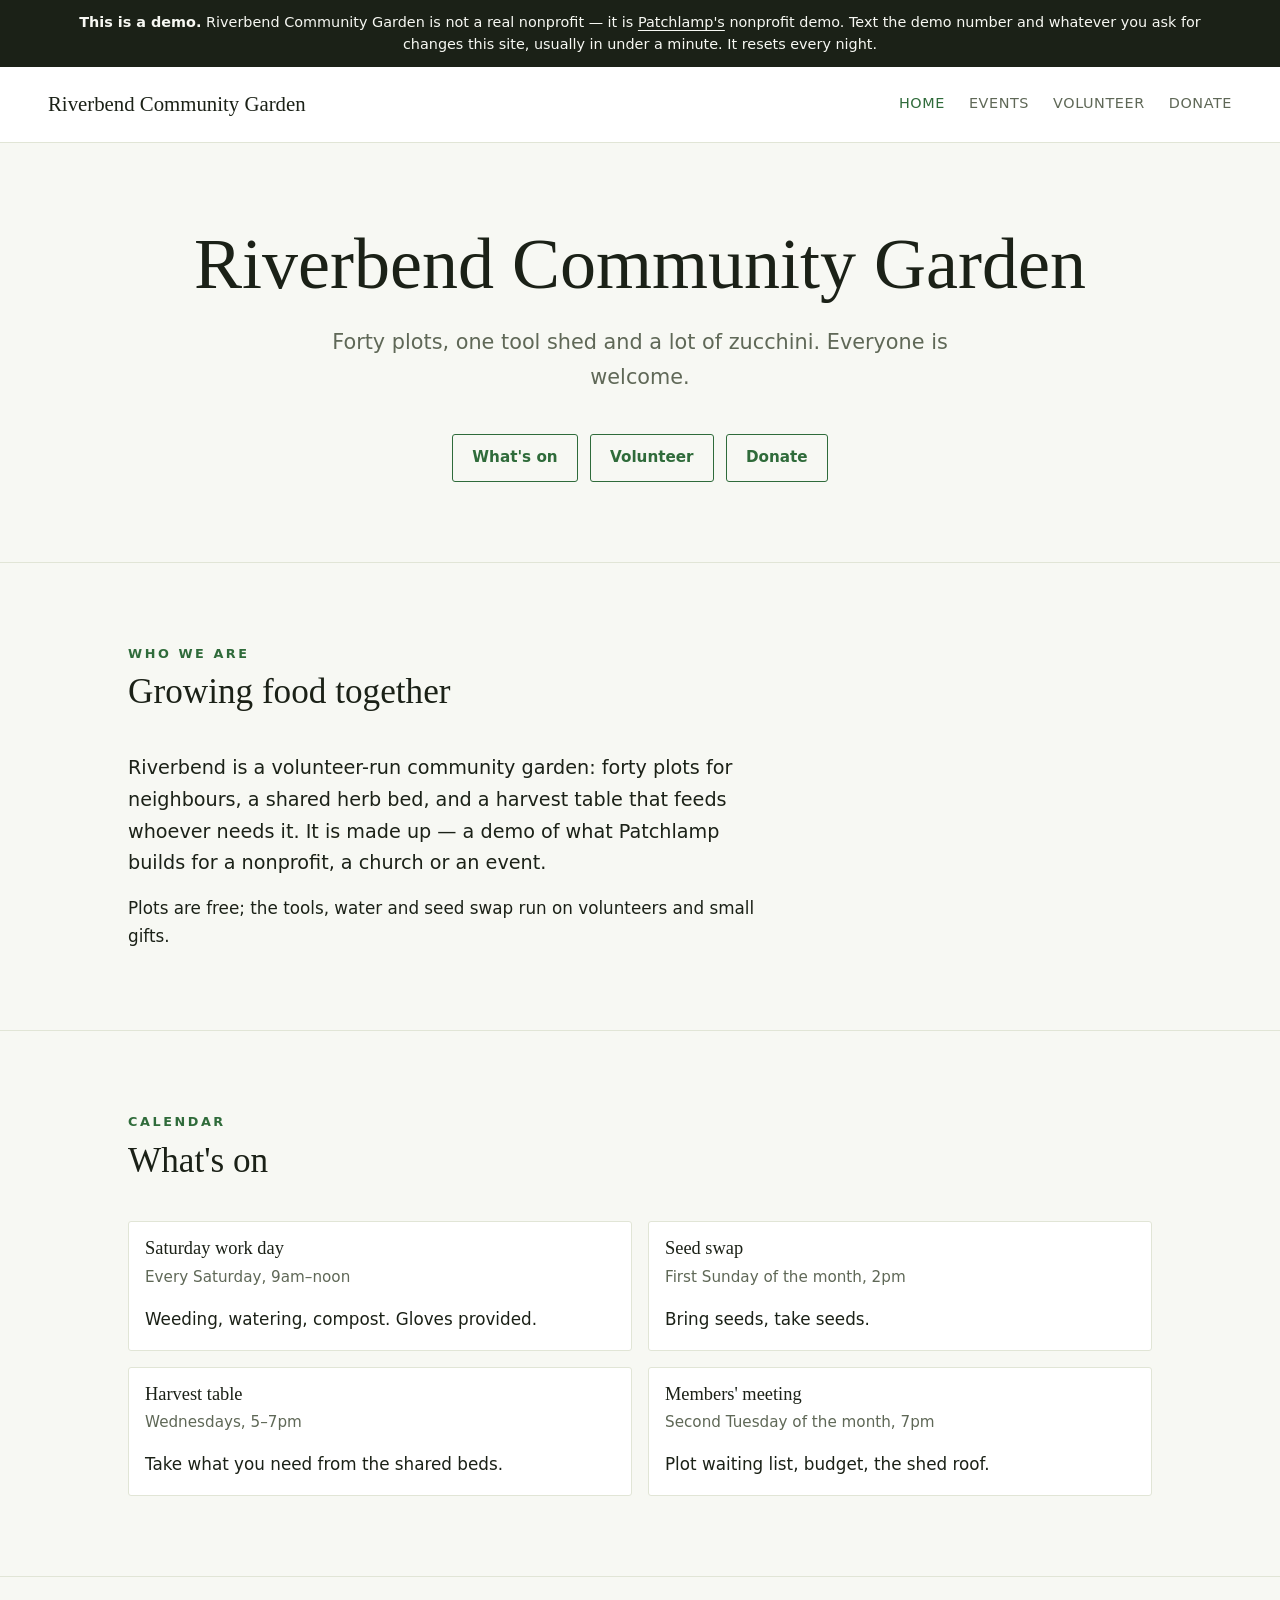
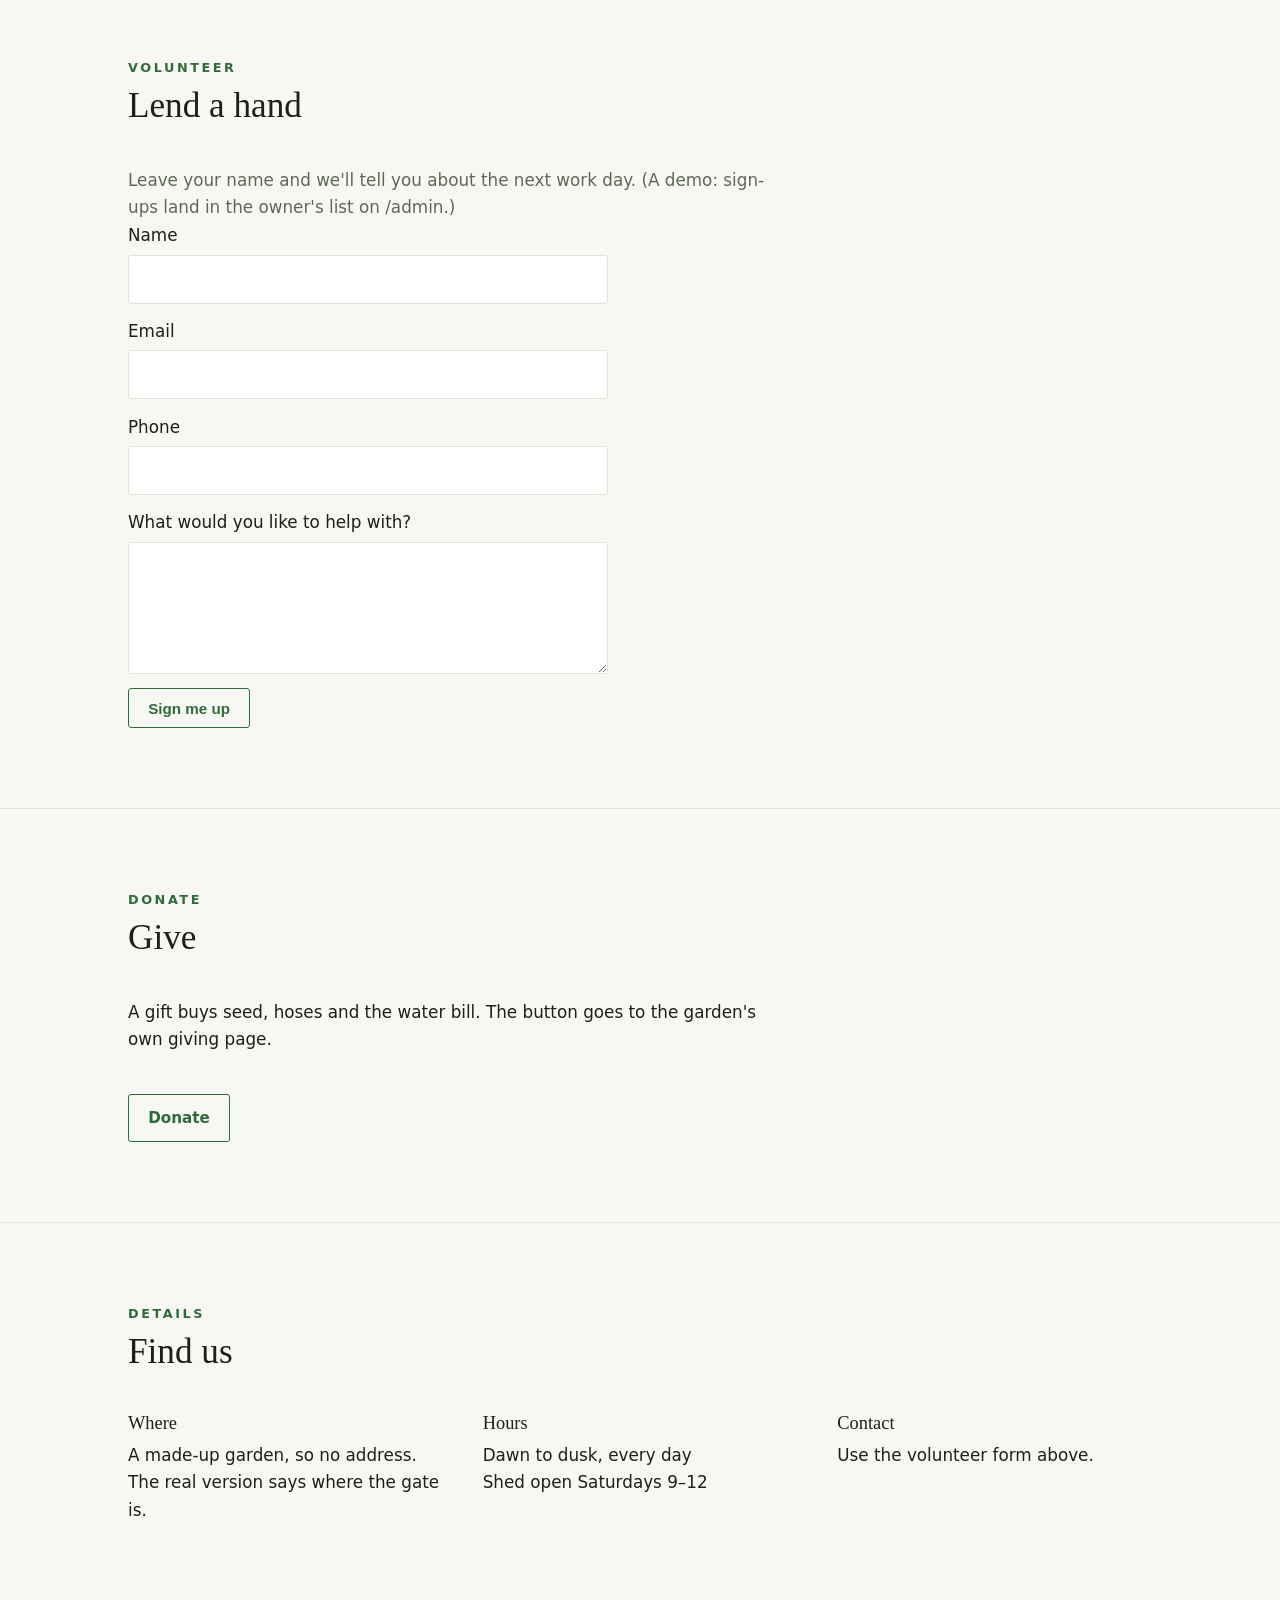
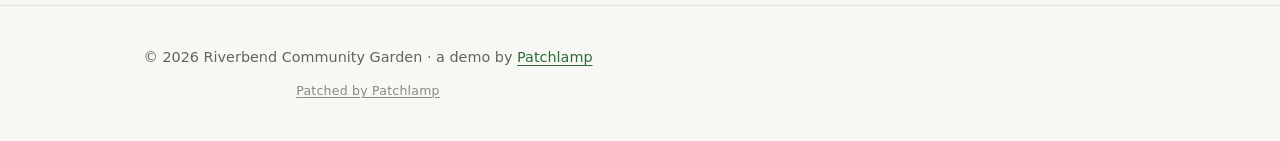
==== commit c3a2296b: "Nightly reset: back to the golden copy" ====
--- a/index.html
+++ b/index.html
@@ -6,12 +6,10 @@
   <title>Riverbend Community Garden — Patchlamp's nonprofit demo</title>
   <meta name="description" content="Riverbend Community Garden is Patchlamp's demo nonprofit: events, volunteers and a donate link, changed by text. Not a real garden.">
   <meta name="robots" content="noindex">
-  <!-- The pages are rendered from site.json by `site render` (lib/sitegen.py): change site.json, never this file. -->
   <link rel="stylesheet" href="css/style.css">
-  <link rel="stylesheet" href="css/look.css">
-  <script src="js/motion.js" defer></script>
 </head>
-<body class="page-home">
+<body>
+
   <p class="demo-bar">
     <strong>This is a demo.</strong> Riverbend Community Garden is not a real nonprofit — it is
     <a href="https://patchlamp.com/">Patchlamp's</a> nonprofit demo. Text the demo number and whatever you ask for changes this site, usually in under a minute. It resets every night.
@@ -20,151 +18,108 @@
   <header class="site-header">
     <a class="wordmark" href="index.html">Riverbend Community Garden</a>
     <nav class="site-nav" aria-label="Site">
+      <a href="index.html" aria-current="page">Home</a>
       <a href="index.html#events">Events</a>
-      <a href="index.html#about">About</a>
+      <a href="index.html#volunteer">Volunteer</a>
       <a href="donate.html">Donate</a>
     </nav>
-    <a class="header-cta" href="#signup"><span class="cta-full">Volunteer</span><span class="cta-short">Volunteer</span></a>
   </header>
 
-  <main id="top">
-    <section class="hero-block hero--full-dark has-image" id="hero">
-      <figure class="hero-media">
-        <picture><source type="image/avif" srcset="images/hero-37487180-800.avif 800w, images/hero-37487180-1600.avif 1600w" sizes="100vw"><source type="image/webp" srcset="images/hero-37487180-800.webp 800w, images/hero-37487180-1600.webp 1600w" sizes="100vw"><img src="images/hero-37487180-1600.jpg" srcset="images/hero-37487180-800.jpg 800w, images/hero-37487180-1600.jpg 1600w" sizes="100vw" width="1600" height="900" alt="Vibrant community garden with raised beds on a sunny day in Washington Crossing, Pennsylvania." loading="eager" fetchpriority="high" decoding="async"></picture><span class="img-label">Stock photo</span>
-      </figure>
-      <div class="hero-copy">
-        <h1 class="hero-heading">Forty plots, one tool shed and a lot of zucchini. Everyone is welcome.</h1>
-        <div class="hero-actions">
-          <a class="btn btn-primary" href="#signup">Volunteer</a>
-          <a class="btn btn-secondary" href="#events">What's on</a>
-        </div>
-        <p class="hero-note">Dawn to dusk, every day · Shed open Saturdays 9–12</p>
+  <main>
+    <section class="hero">
+      <h1 class="hero-title">Riverbend Community Garden</h1>
+      <p class="hero-tagline">Forty plots, one tool shed and a lot of zucchini. Everyone is welcome.</p>
+      <div class="button-row">
+        <a class="button" href="#events">What's on</a>
+        <a class="button" href="#volunteer">Volunteer</a>
+        <a class="button" href="donate.html">Donate</a>
       </div>
     </section>
-    <section class="section about about--band band" id="about">
-      <div class="section-inner">
-        <div class="about-grid">
-          <div class="about-copy">
-            <div class="about-head">
-              <p class="kicker">Who we are</p>
-              <h2>Growing food together</h2>
-            </div>
-            <div class="about-body">
-              <p class="lede">Riverbend is a volunteer-run community garden: forty plots for neighbours, a shared herb bed, and a harvest table that feeds whoever needs it. It is made up — a demo of what Patchlamp builds for a nonprofit, a church or an event.</p>
-              <p class="">Plots are free; the tools, water and seed swap run on volunteers and small gifts.</p>
-            </div>
-          </div>
+    <section class="section" id="mission">
+      <div class="section-inner reveal">
+        <p class="kicker">Who we are</p>
+        <h2>Growing food together</h2>
+        <p class="lede">Riverbend is a volunteer-run community garden: forty plots for neighbours, a shared herb bed, and a harvest table that feeds whoever needs it. It is made up — a demo of what Patchlamp builds for a nonprofit, a church or an event.</p>
+        <p>Plots are free; the tools, water and seed swap run on volunteers and small gifts.</p>
+      </div>
+    </section>
+    <section class="section" id="events">
+      <div class="section-inner reveal">
+        <p class="kicker">Calendar</p>
+        <h2>What's on</h2>
+        <ul class="card-list">
+          <li><h3>Saturday work day</h3><p class="card-meta">Every Saturday, 9am–noon</p><p>Weeding, watering, compost. Gloves provided.</p></li>
+          <li><h3>Seed swap</h3><p class="card-meta">First Sunday of the month, 2pm</p><p>Bring seeds, take seeds.</p></li>
+          <li><h3>Harvest table</h3><p class="card-meta">Wednesdays, 5–7pm</p><p>Take what you need from the shared beds.</p></li>
+          <li><h3>Members' meeting</h3><p class="card-meta">Second Tuesday of the month, 7pm</p><p>Plot waiting list, budget, the shed roof.</p></li>
+        </ul>
+      </div>
+    </section>
+    <section class="section" id="volunteer">
+      <div class="section-inner reveal">
+        <p class="kicker">Volunteer</p>
+        <h2>Lend a hand</h2>
+        <p class="muted">Leave your name and we'll tell you about the next work day. (A demo: sign-ups land in the owner's list on /admin.)</p>
+        <form class="site-form" id="form" action="/api/submissions" method="post">
+          <input type="hidden" name="_form" value="volunteer">
+          <label>Name <input name="name" required autocomplete="name"></label>
+          <label>Email <input name="email" type="email" required autocomplete="email"></label>
+          <label>Phone <input name="phone" type="tel" autocomplete="tel"></label>
+          <label>What would you like to help with? <textarea name="message" rows="4" required></textarea></label>
+          <input name="website" type="text" tabindex="-1" autocomplete="off" aria-hidden="true" style="position:absolute;left:-9999px">
+          <button class="button" type="submit">Sign me up</button>
+          <p class="form-thanks" hidden>Thanks for signing up — we'll be in touch.</p>
+          <p class="form-sorry" hidden>That didn't go through. Please try again, or call us.</p>
+          <script>
+            (function () {
+              var f = document.getElementById("form"), q = location.search;
+              if (/[?&]sent=0/.test(q)) f.querySelector(".form-sorry").hidden = false;
+              else if (/[?&]sent=/.test(q)) f.querySelector(".form-thanks").hidden = false;
+            })();
+          </script>
+        </form>
+      </div>
+    </section>
+    <section class="section" id="donate">
+      <div class="section-inner reveal">
+        <p class="kicker">Donate</p>
+        <h2>Give</h2>
+        <p>A gift buys seed, hoses and the water bill. The button goes to the garden's own giving page.</p>
+        <div class="button-row">
+          <a class="button" href="donate.html">Donate</a>
         </div>
       </div>
     </section>
-    <section class="section events events--agenda alt" id="events">
-      <div class="section-inner">
-        <div class="section-head">
-          <p class="kicker">Calendar</p>
-          <h2>What's on</h2>
-        </div>
-        <ul class="event-list">
-          <li data-reveal>
-            <p class="event-when">Every Saturday, 9am–noon</p>
-            <h3>Saturday work day</h3>
-            <p class="event-text">Weeding, watering, compost. Gloves provided.</p>
-          </li>
-          <li data-reveal>
-            <p class="event-when">First Sunday of the month, 2pm</p>
-            <h3>Seed swap</h3>
-            <p class="event-text">Bring seeds, take seeds.</p>
-          </li>
-          <li data-reveal>
-            <p class="event-when">Wednesdays, 5–7pm</p>
-            <h3>Harvest table</h3>
-            <p class="event-text">Take what you need from the shared beds.</p>
-          </li>
-          <li data-reveal>
-            <p class="event-when">Second Tuesday of the month, 7pm</p>
-            <h3>Members' meeting</h3>
-            <p class="event-text">Plot waiting list, budget, the shed roof.</p>
-          </li>
-        </ul>
-      </div>
-    </section>
-    <section class="section signup signup--card" id="signup">
-      <div class="section-inner">
-        <div class="form-grid">
-          <div class="section-head">
-            <p class="kicker">Volunteer</p>
-            <h2>Lend a hand</h2>
-            <p class="lede">Leave your name and we'll tell you about the next work day. (A demo: sign-ups land in the owner's list on /admin.)</p>
+    <section class="section" id="details">
+      <div class="section-inner reveal">
+        <p class="kicker">Details</p>
+        <h2>Find us</h2>
+        <div class="details-grid">
+          <div>
+            <h3>Where</h3>
+            <p>A made-up garden, so no address. The real version says where the gate is.</p>
           </div>
-          <div class="form-card" data-reveal>
-            <form class="site-form" id="form" action="/api/submissions" method="post">
-              <input type="hidden" name="_form" value="volunteer">
-              <fieldset class="form-fields">
-                <div class="field-row">
-                  <label>Name <input name="name" required autocomplete="name"></label>
-                  <label>Email <input name="email" type="email" required autocomplete="email"></label>
-                  <label>Phone <input name="phone" type="tel" autocomplete="tel"></label>
-                </div>
-                <label>What would you like to help with? <textarea name="message" rows="4" required></textarea></label>
-                <input name="website" type="text" tabindex="-1" autocomplete="off" aria-hidden="true" style="position:absolute;left:-9999px">
-                <button class="btn btn-primary" type="submit">Sign me up</button>
-              </fieldset>
-              <p class="form-thanks" hidden>Thanks for signing up — we'll be in touch.</p>
-              <p class="form-sorry" hidden>That didn't go through. Please try again, or call us.</p>
-              <script>
-                (function () {
-                  var f = document.getElementById("form"), q = location.search;
-                  if (/[?&]sent=0/.test(q) && location.hash === "#form") f.querySelector(".form-sorry").hidden = false;
-                  else if (/[?&]sent=/.test(q)) f.querySelector(".form-thanks").hidden = false;
-                })();
-              </script>
-            </form>
+          <div>
+            <h3>Hours</h3>
+            <ul><li>Dawn to dusk, every day</li><li>Shed open Saturdays 9–12</li></ul>
           </div>
-        </div>
-      </div>
-    </section>
-    <section class="section donate donate--split" id="donate">
-      <div class="section-inner">
-        <div class="donate-grid" data-reveal>
-          <div class="section-head">
-            <h2>Give</h2>
-          </div>
-          <div class="donate-copy">
-            <p class="lede">A gift buys seed, hoses and the water bill. The button goes to the garden's own giving page.</p>
-            <div class="action-row">
-              <a class="btn btn-primary" href="donate.html">Donate</a>
-            </div>
-          </div>
-        </div>
-      </div>
-    </section>
-    <section class="section details details--table alt" id="details">
-      <div class="section-inner">
-        <div class="details-grid">
-          <div class="details-hours">
-            <h2>Find us</h2>
-            <h3 class="details-label">Hours</h3>
-            <ul class="hours hours-table">
-              <li>Dawn to dusk, every day</li>
-              <li>Shed open Saturdays 9–12</li>
-            </ul>
-          </div>
-          <div class="details-side">
-            <h3 class="details-label">Where</h3>
-            <p>A made-up garden, so no address. The real version says where the gate is.</p>
-            <h3 class="details-label">Contact</h3>
+          <div>
+            <h3>Contact</h3>
             <p>Use the volunteer form above.</p>
           </div>
         </div>
       </div>
     </section>
-
   </main>
 
   <footer class="site-footer">
-    <p class="copyright">&copy; 2026 Riverbend Community Garden · <a href="/admin">Owner sign-in</a></p>
+    <!-- Keep this footer identical on every page. -->
+    <p class="copyright">&copy; 2026 Riverbend Community Garden · a demo by <a href="https://patchlamp.com/">Patchlamp</a></p>
     <p class="patchlamp-badge"><a href="https://patchlamp.com/for/nonprofits?from=badge" rel="noopener">Patched by Patchlamp</a></p>
     <script src="https://patchlamp.com/s/site-chat.js" data-site="demo-nonprofit" crossorigin="anonymous" defer></script>
     <script src="https://patchlamp.com/hit.js" data-site="demo-nonprofit" crossorigin="anonymous" defer></script>
   </footer>
+
+  <script src="js/main.js"></script>
 </body>
 </html>
--- a/css/style.css
+++ b/css/style.css
@@ -1,881 +1,285 @@
 /* ==========================================================================
-   base.css: the stylesheet every rendered site shares (B255, plans/83).
-   Rendered as css/style.css. It has three readers:
-   1. every page of a rendered site, followed by css/look.css (a look's
-      tokens and its short list of rules) and css/custom.css when a site has one;
-   2. the Functions pages (/admin, estimates, invoices, signing, /book/manage),
-      which load this file and read the tokens marked "Functions" below, so
-      those names stay, whatever else changes;
-   3. the section variants in _sections/: their layouts live here, so any
-      look can wear any variant.
-   How the file works: components read tokens and never a literal colour or
-   font; a look changes tokens and owns a few rules; a dark or coloured ground
-   (.band, the dark heroes, the accent cards) re-sets --ink, --ink-dim and
-   --accent-text for what sits inside it, so the components need no dark copy.
-   Nothing is ever at opacity 0. Motion is opt-in: js/motion.js sets
-   html.motion only under prefers-reduced-motion: no-preference, and a reveal
-   starts from a visible state, so a still frame (a screenshot, a link
-   preview, the judge) always reads whole. templates/sites/DESIGN.md is the
-   standard this file serves.
+   Riverbend Community Garden — the site's only stylesheet
+   Colors and fonts are the tokens in :root below. Change the look there,
+   not scattered through the file.
    ========================================================================== */
 
 :root {
-  /* --- Colour roles ------------------------------------------------------ */
-  --bg: #f7f8f8;              /* page ground */
-  --bg-raised: #ffffff;       /* cards, inputs (Functions) */
-  --bg-alt: #edf1f2;          /* the alternate section ground */
-  --bg-line: #d3dce0;         /* hairlines, input borders (Functions) */
-  --ink: #15212a;             /* body text (Functions) */
-  --ink-dim: #4f5f68;         /* secondary text, at least 4.5:1 on --bg (Functions) */
-  --accent: #1d6f8c;          /* fills: buttons, the checked slot, focus (Functions) */
-  --accent-strong: #155468;   /* hover on a fill */
-  --accent-dim: var(--accent-strong);  /* the B64 name for the hover colour */
-  --accent-ink: #ffffff;      /* text on --accent */
-  --accent-text: var(--accent);        /* the accent as small text on --bg; a look with a loud accent darkens it */
-  --link-hover: var(--accent-strong);
-  --focus: var(--accent);
-  --band: #10293a;            /* the one dark ground */
-  --band-ink: #f1f6f8;
-  --band-dim: #b4c7d0;
-  --band-accent: #86d0e6;
-  --hero-ground: var(--band); /* the hero's ground for split and typographic */
-  --hero-ink: var(--band-ink);
-  --hero-dim: var(--band-dim);
-  --hero-accent: var(--band-accent);
-  --hero-scrim: var(--band);  /* what a photo darkens to under text */
-  --proof-bg: var(--bg-alt);
-  --proof-ink: var(--ink);
-  --proof-mark: var(--accent);
-  --footer-bg: var(--ink);
-  --footer-ink: color-mix(in srgb, var(--bg) 82%, var(--ink));
-  --sorry-bg: #fbe9e7;
-  --sorry-ink: #7a1f12;
-  --photo-filter: none;       /* the look's grade, until img treat grades the files themselves */
-  --texture: none;            /* a band's texture: a background-image the look sets */
-
-  /* --- Type ------------------------------------------------------------- */
-  --font-display: Georgia, "Times New Roman", serif;                    /* Functions */
-  --font-text: system-ui, -apple-system, "Segoe UI", Helvetica, Arial, sans-serif;
-  --font-body: var(--font-text);       /* the B64 name; the Functions pages read it */
-  --font-kicker: var(--font-text);
-  --font-button: var(--font-text);
-  --display-weight: 400;      /* the hero heading */
-  --heading-weight: var(--display-weight);
-  --display-tracking: -0.02em;
-  --display-leading: 1.02;
-  --display-case: none;
-  --kicker-case: uppercase;
-  --kicker-tracking: 0.14em;
-  --kicker-weight: 600;
-  --kicker-size: var(--step--2);
-  --button-weight: 650;
-  --button-case: none;
-  --button-tracking: 0;
-  --text-size: 1.0625rem;
-  --text-leading: 1.65;
-  /* The scale. Every font-size in this file and in a look is one of these, so
-     the design gate can check sizes against it. --step-0 is body text. */
-  --step--2: 0.8125rem;
-  --step--1: clamp(0.84rem, 0.82rem + 0.1vw, 0.9rem);
-  --step-0: var(--text-size);
-  --step-1: clamp(1.2rem, 1.1rem + 0.45vw, 1.45rem);
-  --step-2: clamp(1.45rem, 1.25rem + 0.9vw, 1.95rem);
-  --step-3: clamp(2rem, 1.5rem + 2.2vw, 3.25rem);
-  --step-4: clamp(2.4rem, 1.7rem + 3.2vw, 4.25rem);
-  --step-5: clamp(2.75rem, 1.6rem + 5vw, 6rem);       /* the hero: 44px on a phone, 96px wide */
-  --step-6: clamp(3.25rem, 1.4rem + 8vw, 8.5rem);     /* the typographic hero, which has no photo to carry it */
-  --measure: 34em;            /* Functions */
-
-  /* --- Space ------------------------------------------------------------ */
-  --space: 1rem;              /* Functions */
-  --space-half: 0.5rem;
-  --space-2: 2rem;
-  --space-3: 3rem;
-  --space-4: 4.5rem;
-  --space-5: clamp(4rem, 3rem + 5vw, 8rem);
-  --space-lg: 2.5rem;         /* the B64 name; the Functions pages read it */
-  --space-xl: var(--space-5);
-  --section-pad: var(--space-5);
-  --page-pad: clamp(1rem, 4vw, 3rem);   /* Functions */
-  --content: 74rem;
-  --wide: var(--content);
-
-  /* --- Shape, depth ----------------------------------------------------- */
-  --radius: 6px;              /* inputs, tiles */
-  --radius-card: 10px;
-  --radius-btn: 6px;
-  --radius-media: 6px;
-  --rule-strong: 1px solid var(--ink);
-  --shadow-1: 0 1px 2px rgb(15 30 40 / 0.06), 0 2px 8px rgb(15 30 40 / 0.05);
-  --shadow-2: 0 2px 6px rgb(15 30 40 / 0.06), 0 18px 40px -12px rgb(15 30 40 / 0.22);
-  --shadow: var(--shadow-2);  /* the B64 name */
-
-  /* --- Motion (read only under html.motion and no-preference) ----------- */
-  --dur-1: 160ms;             /* hover, press */
-  --dur-2: 420ms;             /* a state change */
-  --dur-3: 900ms;             /* a reveal */
-  --dur-moment: 1600ms;       /* a look's one hero moment */
-  --ease: cubic-bezier(0.2, 0.7, 0.2, 1);
-  --ease-in-out: cubic-bezier(0.65, 0, 0.35, 1);
-  --lift: -3px;
-  --reveal-from: 0.55;        /* never 0: a still frame must read whole */
-  --reveal-shift: 10px;
-  --reveal-stagger: 70ms;
-}
-
-/* --- Base ------------------------------------------------------------------ */
-*, *::before, *::after { box-sizing: border-box; }
-* { margin: 0; padding: 0; }
-html { -webkit-text-size-adjust: 100%; text-size-adjust: 100%; scroll-padding-top: 5.5rem; }
+  /* Color — soft ground, dark ink, one garden-green accent */
+  --bg: #f7f8f3;
+  --bg-raised: #ffffff;
+  --bg-line: #e1e5d6;
+  --ink: #1b2117;
+  --ink-dim: #5f6857;
+  --accent: #2f6b3a;       /* links, highlights, buttons */
+  --accent-dim: #22502b;   /* hover */
+
+  /* Type — system fonts, so nothing loads from a third party */
+  --font-display: Georgia, "Times New Roman", serif;
+  --font-body: system-ui, -apple-system, "Segoe UI", Roboto, Helvetica, Arial, sans-serif;
+
+  /* Rhythm */
+  --space: 1rem;
+  --space-lg: 2.5rem;
+  --space-xl: 5rem;
+  --measure: 40rem;
+  --page-pad: clamp(1.25rem, 5vw, 3rem);
+}
+
+/* --------------------------------------------------------------------------
+   Base
+   -------------------------------------------------------------------------- */
+
+* { box-sizing: border-box; margin: 0; padding: 0; }
+
+html { scroll-behavior: smooth; }
+
 body {
-  background: var(--bg); color: var(--ink);
-  font-family: var(--font-text); font-size: var(--step-0); line-height: var(--text-leading);
-  -webkit-font-smoothing: antialiased; text-rendering: optimizeLegibility; font-kerning: normal;
-  font-synthesis: weight;   /* never a browser-slanted italic or scaled small caps: a look that wants one ships the face */
-  overflow-x: clip;
-}
-img, svg, video { display: block; max-width: 100%; height: auto; }
-picture { display: contents; }
-h1, h2, h3, h4 {
-  font-family: var(--font-display); font-weight: var(--heading-weight);
-  letter-spacing: var(--display-tracking); line-height: 1.1; text-transform: var(--display-case);
-  text-wrap: balance;
-}
-h1, h2 { font-size: var(--step-4); line-height: var(--display-leading); }
-h3 { font-size: var(--step-1); line-height: 1.2; letter-spacing: -0.005em; }
-p { max-width: var(--measure); text-wrap: pretty; }
-a { color: var(--accent-text); text-underline-offset: 0.2em; text-decoration-thickness: 1px; }
-a:hover { color: var(--link-hover); text-decoration-thickness: 2px; }
+  background: var(--bg);
+  color: var(--ink);
+  font-family: var(--font-body);
+  font-size: 1.05rem;
+  line-height: 1.65;
+  -webkit-font-smoothing: antialiased;
+}
+
+h1, h2, h3 {
+  font-family: var(--font-display);
+  font-weight: 400;
+  line-height: 1.15;
+}
+
+h2 { font-size: clamp(1.6rem, 4vw, 2.2rem); margin-bottom: var(--space-lg); }
+h3 { font-size: 1.15rem; margin-bottom: 0.5rem; }
+
+p { max-width: var(--measure); }
+p + p { margin-top: var(--space); }
+
+a { color: var(--accent); text-underline-offset: 3px; }
+a:hover { color: var(--accent-dim); }
+
+img, svg { max-width: 100%; display: block; }
+
+.visually-hidden {
+  position: absolute; width: 1px; height: 1px;
+  overflow: hidden; clip: rect(0 0 0 0); white-space: nowrap;
+}
+
+/* --------------------------------------------------------------------------
+   Header / nav
+   -------------------------------------------------------------------------- */
+
+.site-header {
+  display: flex;
+  align-items: center;
+  justify-content: space-between;
+  flex-wrap: wrap;
+  gap: var(--space);
+  padding: 1.25rem var(--page-pad);
+  border-bottom: 1px solid var(--bg-line);
+  background: var(--bg-raised);
+}
+
+.wordmark {
+  font-family: var(--font-display);
+  font-size: 1.3rem;
+  text-decoration: none;
+  color: var(--ink);
+  white-space: nowrap;
+}
+
+.site-nav { display: flex; flex-wrap: wrap; gap: 0.25rem 1.5rem; }
+
+.site-nav a {
+  font-size: 0.9rem;
+  letter-spacing: 0.04em;
+  text-transform: uppercase;
+  text-decoration: none;
+  color: var(--ink-dim);
+}
+
+.site-nav a:hover { color: var(--ink); }
+.site-nav a[aria-current="page"] { color: var(--accent); }
+
+/* --------------------------------------------------------------------------
+   Hero
+   -------------------------------------------------------------------------- */
+
+.hero {
+  padding: var(--space-xl) var(--page-pad);
+  text-align: center;
+  border-bottom: 1px solid var(--bg-line);
+}
+
+.hero-title { font-size: clamp(2.4rem, 8vw, 4.5rem); }
+
+.hero-tagline {
+  margin: 1.25rem auto 0;
+  font-size: clamp(1.05rem, 2.2vw, 1.3rem);
+  color: var(--ink-dim);
+}
+
+.page-hero { padding: var(--space-lg) var(--page-pad); }
+.page-hero .hero-title { font-size: clamp(1.8rem, 6vw, 3rem); }
+
+/* --------------------------------------------------------------------------
+   Sections
+   -------------------------------------------------------------------------- */
+
+.section {
+  padding: var(--space-xl) var(--page-pad);
+  border-bottom: 1px solid var(--bg-line);
+}
+
+.section-inner { max-width: 64rem; margin: 0 auto; }
+
+.kicker {
+  font-size: 0.8rem;
+  font-weight: 600;
+  letter-spacing: 0.2em;
+  text-transform: uppercase;
+  color: var(--accent);
+  margin-bottom: 0.5rem;
+}
+
+.lede { font-size: 1.2rem; }
 .muted { color: var(--ink-dim); }
-.visually-hidden { position: absolute; width: 1px; height: 1px; overflow: hidden; clip-path: inset(50%); white-space: nowrap; }
-:focus-visible { outline: 3px solid var(--focus); outline-offset: 3px; border-radius: 2px; }
-::selection { background: var(--accent); color: var(--accent-ink); }
-
-/* Grounds that change the ink: everything inside reads these instead, the surfaces (--bg, --bg-raised,
-   --bg-alt) as well as the text, so a form card, a tile or an input inside a band is a lifted tone of the
-   band with light text, never a light card with light text. */
-.band, .hero--full-dark {
-  background-color: var(--band); background-image: var(--texture); color: var(--band-ink);
-  --ink: var(--band-ink); --ink-dim: var(--band-dim); --accent-text: var(--band-accent);
-  --link-hover: var(--band-ink); --focus: var(--band-accent);
-  --bg: color-mix(in srgb, var(--band-ink) 6%, var(--band));
-  --bg-alt: var(--bg);
-  --bg-raised: color-mix(in srgb, var(--band-ink) 11%, var(--band));
-  --bg-line: color-mix(in srgb, var(--band-ink) 24%, transparent);
-  --rule-strong: 1px solid color-mix(in srgb, var(--band-ink) 45%, transparent);
-}
-.hero--split, .hero--typographic {
-  background-color: var(--hero-ground); color: var(--hero-ink);
-  --ink: var(--hero-ink); --ink-dim: var(--hero-dim); --accent-text: var(--hero-accent);
-  --link-hover: var(--hero-ink); --focus: var(--hero-accent);
-  --bg: color-mix(in srgb, var(--hero-ink) 6%, var(--hero-ground));
-  --bg-alt: var(--bg);
-  --bg-raised: color-mix(in srgb, var(--hero-ink) 11%, var(--hero-ground));
-  --bg-line: color-mix(in srgb, var(--hero-ink) 24%, transparent);
-}
-.contact-card, .cta--band, .donate--band {
-  background: var(--accent); color: var(--accent-ink);
-  /* 90% and a 10% lift: at 82% and 14% the dim text failed AA on its own raised tile in three looks (B256) */
-  --ink: var(--accent-ink); --ink-dim: color-mix(in srgb, var(--accent-ink) 90%, var(--accent));
-  --accent-text: var(--accent-ink); --link-hover: var(--accent-ink); --focus: var(--accent-ink);
-  --bg: color-mix(in srgb, var(--accent-ink) 8%, var(--accent));
-  --bg-alt: var(--bg);
-  --bg-raised: color-mix(in srgb, var(--accent-ink) 10%, var(--accent));
-  --bg-line: color-mix(in srgb, var(--accent-ink) 30%, transparent);
-}
-
-/* --- The demo and preview bar ------------------------------------------- */
-.demo-bar {
-  max-width: none; margin: 0; padding: 0.45rem var(--page-pad);
-  background: var(--ink); color: var(--bg); font-size: var(--step--2); line-height: 1.45; text-align: center;
-}
-.demo-bar a { color: inherit; display: inline-block; padding-block: 0.3rem; }
-
-/* --- Header: the name, the sections, the one way to reach them ------------ */
-.site-header {
-  position: sticky; top: 0; z-index: 20;
-  display: flex; align-items: center; gap: var(--space) var(--space-2);
-  padding: 0.6rem var(--page-pad);
-  background: color-mix(in srgb, var(--bg) 93%, transparent); color: var(--ink);
-  -webkit-backdrop-filter: saturate(1.4) blur(10px); backdrop-filter: saturate(1.4) blur(10px);
-  border-bottom: 1px solid color-mix(in srgb, var(--bg-line) 70%, transparent);
-}
-.wordmark {
-  display: inline-flex; align-items: center; gap: 0.45rem; margin-right: auto; min-height: 44px; min-width: 0;
-  font-family: var(--font-display); font-size: var(--step-1); font-weight: var(--heading-weight);
-  letter-spacing: -0.01em; line-height: 1.05; text-transform: var(--display-case);
-  color: inherit; text-decoration: none;
-}
-.wordmark:hover { color: inherit; text-decoration: none; }
-.wordmark-sub { color: var(--accent-text); }
-.site-nav { display: flex; gap: 0.25rem 1.5rem; }
-.site-nav a {
-  display: inline-flex; align-items: center; min-height: 44px;
-  color: inherit; text-decoration: none; font-size: var(--step--1); font-weight: 600;
-}
-.site-nav a:hover, .site-nav a[aria-current="page"] { color: var(--accent-text); }
-.header-cta {
-  display: inline-flex; align-items: center; flex: none; min-height: 44px; padding: 0.5rem 1.1rem;
-  background: var(--accent); color: var(--accent-ink); border-radius: var(--radius-btn);
-  font-family: var(--font-button); font-size: var(--step--1); font-weight: var(--button-weight);
-  letter-spacing: var(--button-tracking); text-transform: var(--button-case); text-decoration: none; white-space: nowrap;
-}
-.header-cta:hover { background: var(--accent-strong); color: var(--accent-ink); text-decoration: none; }
-.header-cta .cta-short { display: none; }
-@media (max-width: 56em) { .site-nav { display: none; } }   /* one scroll on a phone; the call button stays */
-@media (max-width: 30em) {
-  .site-header { gap: var(--space); }
-  .header-cta .cta-full { display: none; }
-  .header-cta .cta-short { display: inline; }
-}
-
-/* --- Buttons (.button: the B64 class the pasted collection blocks use) ---- */
-.btn, .button {
-  display: inline-flex; align-items: center; justify-content: center; gap: 0.5rem;
-  min-height: 3.25rem; padding: 0.7rem 1.5rem;
-  font-family: var(--font-button); font-size: var(--step-0); font-weight: var(--button-weight); line-height: 1.15;
-  letter-spacing: var(--button-tracking); text-transform: var(--button-case); text-align: center; text-decoration: none;
-  cursor: pointer; border: 2px solid transparent; border-radius: var(--radius-btn);
-}
-.btn-primary, .button { background: var(--accent); color: var(--accent-ink); }
-.btn-primary:hover, .button:hover { background: var(--accent-strong); color: var(--accent-ink); text-decoration: none; }
-.btn-secondary { background: transparent; color: inherit; border-color: color-mix(in srgb, currentColor 55%, transparent); }
-.btn-secondary:hover { color: inherit; border-color: currentColor; background: color-mix(in srgb, currentColor 8%, transparent); text-decoration: none; }
-.action-row { display: flex; flex-wrap: wrap; align-items: center; gap: 0.75rem; }
-@media (max-width: 30em) { .btn, .button { padding-inline: 1.15rem; } }
-
-/* --- Pictures and their labels (a stock or AI picture says so) ----------- */
-figure { position: relative; margin: 0; }
-figure img { filter: var(--photo-filter); }
-.img-label {
-  position: absolute; top: 0.6rem; right: 0.6rem; z-index: 2; max-width: calc(100% - 1.2rem);
-  padding: 0.2rem 0.55rem; border-radius: 3px; background: rgb(0 0 0 / 0.64); color: #fff;
-  font: 500 var(--step--2)/1.35 var(--font-text); letter-spacing: 0.01em; text-transform: none; pointer-events: none;
-}
-
-/* --- Hero: shared parts ------------------------------------------------- */
-.hero-block { position: relative; isolation: isolate; }
-.hero-media { position: relative; margin: 0; overflow: hidden; background-color: var(--band); }
-.hero-media img { width: 100%; height: 100%; object-fit: cover; }
-.hero-field { background-image: var(--texture); }   /* the colour field a hero shows when there is no photo */
-.hero-copy { position: relative; z-index: 1; }
-.hero-kicker {
-  font: var(--kicker-weight) var(--kicker-size)/1.3 var(--font-kicker);
-  text-transform: var(--kicker-case); letter-spacing: var(--kicker-tracking);
-  color: var(--accent-text); margin-bottom: var(--space);
-}
-.hero-heading {
-  font-size: var(--step-5); line-height: var(--display-leading); font-weight: var(--display-weight);
-  max-width: 13ch; margin-bottom: var(--space);
-}
-.hero-heading em { font-style: normal; color: var(--accent-text); }
-.hero-sub { font-size: var(--step-1); line-height: 1.45; max-width: 30em; color: var(--ink-dim); }
-.hero-actions { display: flex; flex-wrap: wrap; gap: 0.75rem; margin-top: var(--space-2); }
-.hero-actions:empty { display: none; }
-.hero-note { margin-top: var(--space); font-size: var(--step--1); font-weight: 600; color: var(--ink-dim); }
-.hero-phone { margin-top: var(--space); }   /* a step under the buttons, so the number reads as its own way in */
-.hero-phone a {
-  display: inline-block; padding-block: 0.3rem; color: inherit; text-decoration: none;
-  font: var(--heading-weight) var(--step-2)/1.1 var(--font-display); letter-spacing: var(--display-tracking);
-}
-
-/* hero--band-card: a photo band, the words on a card over its lower edge */
-.hero--band-card { background: var(--bg); color: var(--ink); padding-bottom: var(--space-3); }
-.hero--band-card .hero-media { height: clamp(12rem, 44vw, 34rem); }
-.hero--band-card .hero-copy {
-  margin: calc(-1 * clamp(3rem, 9vw, 11rem)) var(--page-pad) 0; max-width: 46rem;
-  padding: clamp(1.5rem, 4vw, 3.5rem);
-  background: var(--bg-raised); border-radius: var(--radius-card); box-shadow: var(--shadow-2);
-}
-@media (min-width: 60em) {
-  /* wide, the photo runs the hero's full height and the card sits on its lower left, overhanging its foot, so the
-     band beside the card is picture rather than an empty strip of page (the B257 judge, ten previews, and B256's
-     Apron Strings: "the right half beside the hero card is empty") */
-  .hero--band-card { display: grid; padding-bottom: var(--space-4); }
-  .hero--band-card > .hero-media, .hero--band-card > .hero-copy { grid-area: 1 / 1; }
-  .hero--band-card .hero-media { height: clamp(24rem, 38vw, 32rem); }
-  .hero--band-card .hero-copy { align-self: end; width: calc(100% - 2 * var(--page-pad));
-    margin: 0 0 calc(-1 * var(--space-3)) max(var(--page-pad), calc((100vw - var(--content)) / 2)); }
-  /* the card is a frame of its own: its heading a step under the full-bleed heroes', so the action stays on the
-     first desktop screen */
-  .hero--band-card .hero-heading { font-size: var(--step-4); max-width: 16ch; }
-}
-
-/* hero--split: the words on the hero ground, the photo beside them (under them on a phone) */
-.hero--split { display: grid; }
-.hero--split .hero-media { order: 2; height: clamp(14rem, 60vw, 24rem); }
-.hero--split .hero-copy { padding: var(--space-3) var(--page-pad); }
-.hero--split .hero-field { display: none; }
-@media (min-width: 56em) {
-  .hero--split.has-image { grid-template-columns: minmax(0, 1.05fr) minmax(0, 1fr); min-height: min(86svh, 44rem); }
-  .hero--split .hero-media { height: auto; }
-  .hero--split .hero-copy {
-    align-self: center; width: 100%; max-width: calc(var(--content) + 2 * var(--page-pad)); margin-inline: auto;
-    padding: var(--space-4) var(--page-pad);
+
+.about-grid {
+  display: grid;
+  gap: var(--space-lg);
+  align-items: center;
+}
+@media (min-width: 720px) {
+  .about-grid { grid-template-columns: 1fr 1.2fr; }
+}
+
+.about-photo img {
+  width: 100%;
+  aspect-ratio: 1 / 1;
+  object-fit: cover;
+  border-radius: 4px;
+}
+
+.button-row { display: flex; flex-wrap: wrap; gap: 0.75rem; margin-top: var(--space-lg); }
+
+.button {
+  display: inline-block;
+  padding: 0.65rem 1.2rem;
+  border: 1px solid var(--accent);
+  border-radius: 3px;
+  text-decoration: none;
+  color: var(--accent);
+  font-weight: 600;
+  font-size: 0.95rem;
+}
+.button:hover { background: var(--accent); color: var(--bg-raised); }
+
+/* Details: address / hours / contact cards */
+.details-grid {
+  display: grid;
+  gap: var(--space-lg);
+}
+@media (min-width: 720px) {
+  .details-grid { grid-template-columns: repeat(3, 1fr); }
+}
+.details-grid address { font-style: normal; }
+.details-grid ul { list-style: none; }
+
+/* Photo gallery */
+.photo-grid {
+  list-style: none;
+  display: grid;
+  gap: var(--space);
+  grid-template-columns: repeat(auto-fill, minmax(14rem, 1fr));
+}
+.photo-grid img {
+  width: 100%;
+  aspect-ratio: 1 / 1;
+  object-fit: cover;
+  border-radius: 4px;
+}
+
+/* --------------------------------------------------------------------------
+   Footer
+   -------------------------------------------------------------------------- */
+
+.site-footer {
+  padding: var(--space-lg) var(--page-pad);
+  text-align: center;
+  color: var(--ink-dim);
+  font-size: 0.9rem;
+}
+
+.footer-links {
+  list-style: none;
+  display: flex;
+  flex-wrap: wrap;
+  justify-content: center;
+  gap: 0.5rem 1.5rem;
+  margin-bottom: var(--space);
+}
+
+/* --------------------------------------------------------------------------
+   Motion — only when JS has run and the visitor allows motion.
+   With JS off (or reduced motion on) nothing is ever hidden.
+   -------------------------------------------------------------------------- */
+
+.js-motion .reveal {
+  opacity: 0;
+  transform: translateY(12px);
+  transition: opacity 0.6s ease, transform 0.6s ease;
+}
+.js-motion .reveal.is-visible { opacity: 1; transform: none; }
+
+/* --------------------------------------------------------------------------
+   Components every kind of site shares (templates/sites/*: only :root
+   differs between them). Forms post to patchlamp.com or, with a database,
+   to the site's own /api/*; cards are a list of short blocks (services,
+   work, events, products).
+   -------------------------------------------------------------------------- */
+
+.site-form { display: grid; gap: .9rem; max-width: 30rem; }
+.site-form label { display: grid; gap: .3rem; }
+.site-form input, .site-form textarea, .site-form select { font: inherit; padding: .6rem .75rem; border: 1px solid var(--bg-line); border-radius: 3px; background: var(--bg-raised); color: var(--ink); }
+.site-form .button { justify-self: start; background: transparent; cursor: pointer; }
+.form-thanks, .form-sorry { font-weight: 600; }
+
+.card-list { list-style: none; display: grid; gap: var(--space); margin-top: var(--space); }
+@media (min-width: 40rem) { .card-list { grid-template-columns: repeat(2, 1fr); } }
+@media (min-width: 60rem) { .card-list.three { grid-template-columns: repeat(3, 1fr); } }
+.card-list li { padding: var(--space); border: 1px solid var(--bg-line); border-radius: 3px; background: var(--bg-raised); }
+.card-list h3 { margin-bottom: .35rem; }
+.card-list svg { display: block; width: 100%; height: auto; border-radius: 3px; margin-bottom: .75rem; }
+.card-meta { color: var(--ink-dim); font-size: .95rem; }
+.price { font-family: var(--font-display); color: var(--accent); white-space: nowrap; }
+
+.hero .button-row { justify-content: center; }
+.photo-grid svg { display: block; width: 100%; height: auto; border-radius: 3px; }
+
+/* A demo site says so on every page (Patchlamp's demos; a client's own site
+   never has this bar). */
+.demo-bar { margin: 0; max-width: none; padding: .75rem var(--page-pad); background: var(--ink); color: var(--bg); font-size: .9rem; line-height: 1.5; text-align: center; }
+.demo-bar a { color: var(--bg); text-decoration: underline; }
+
+/* Phone tap targets: the nav, the demo bar and the footer are short links,
+   and a thumb needs more than the text's own height (shot check flags
+   anything under 24px). Padding only — nothing moves on desktop. */
+@media (max-width: 40rem) {
+  .site-nav a,
+  .site-footer a,
+  .details-grid a,
+  .demo-bar a {
+    display: inline-block;
+    padding: 0.45rem 0.35rem;
   }
-  .hero--split.has-image .hero-copy { padding-right: var(--space-3); padding-left: max(var(--page-pad), calc((100vw - var(--content)) / 2)); }
-}
-
-/* hero--full-dark: the photo full bleed, the words low on a scrim of the band colour */
-.hero--full-dark { display: grid; min-height: 30rem; }
-@media (min-width: 48em) { .hero--full-dark { min-height: min(92svh, 56rem); } }
-.hero--full-dark > .hero-media, .hero--full-dark > .hero-copy { grid-area: 1 / 1; }
-/* The scrim is what makes words over any photo readable: behind the heading it is at least about 70% of the
-   band colour, which keeps white text above 4.5:1 even over white sky (the design gate samples it). On a phone
-   the words fill the hero, so the scrim is one wash: light at the top so the scene shows, about 70% from the
-   kicker down through the H1 (5.6:1 on the Juniper pool, 6.1:1 on clear-water's sky, 2026-10-23), and 85% at the
-   foot; at 48-95% it read as a dark colour field (the judge, wick-7). Wider, it darkens the left and the bottom. */
-.hero--full-dark .hero-media::after {
-  content: ""; position: absolute; inset: 0;
-  background: linear-gradient(180deg, color-mix(in srgb, var(--hero-scrim) 25%, transparent) 0%,
-    color-mix(in srgb, var(--hero-scrim) 70%, transparent) 25%,
-    color-mix(in srgb, var(--hero-scrim) 72%, transparent) 60%,
-    color-mix(in srgb, var(--hero-scrim) 85%, transparent) 100%);
-}
-@media (min-width: 48em) {
-  .hero--full-dark .hero-media::after {
-    background:
-      linear-gradient(180deg, transparent 12%, color-mix(in srgb, var(--hero-scrim) 45%, transparent) 45%, color-mix(in srgb, var(--hero-scrim) 94%, transparent) 100%),
-      linear-gradient(90deg, color-mix(in srgb, var(--hero-scrim) 82%, transparent), color-mix(in srgb, var(--hero-scrim) 62%, transparent) 42%, transparent 74%);
-  }
-}
-.hero--full-dark .hero-copy {
-  align-self: end; width: 100%; max-width: calc(var(--content) + 2 * var(--page-pad)); margin-inline: auto;
-  padding: clamp(5rem, 14vw, 8rem) var(--page-pad) clamp(2rem, 6vw, 5.5rem);
-}
-.hero--full-dark .hero-field::after { content: none; }   /* no photo: the field is the ground, no scrim */
-.hero--full-dark .hero-sub { color: color-mix(in srgb, var(--band-ink) 92%, transparent); }
-.hero--full-dark .hero-media .img-label { top: 0.8rem; right: var(--page-pad); }
-
-/* hero--typographic: no photo; the heading at the largest step on a colour field */
-.hero--typographic { background-image: var(--texture); }
-.hero--typographic .hero-copy {
-  display: grid; gap: var(--space-2); max-width: calc(var(--content) + 2 * var(--page-pad)); margin-inline: auto;
-  padding: clamp(3.5rem, 10vw, 9rem) var(--page-pad) clamp(3rem, 7vw, 6rem);
-}
-.hero--typographic .hero-kicker { margin: 0; }
-.hero--typographic .hero-heading { font-size: var(--step-6); max-width: 14ch; margin: 0; }
-.hero--typographic .hero-aside .hero-actions { margin-top: var(--space); }
-.hero--typographic .hero-note { margin: 0; padding-top: var(--space); border-top: 1px solid color-mix(in srgb, currentColor 30%, transparent); }
-/* Wide, the line and the buttons sit under the heading on its left edge (the eye goes down, not across to a lower
-   corner: the B257 judge, ten previews), and the hours note and the phone take the right column beside them. */
-@media (min-width: 60em) {
-  .hero--typographic .hero-copy { grid-template-columns: minmax(0, 7fr) minmax(0, 5fr); column-gap: var(--space-4); }
-  .hero--typographic .hero-kicker, .hero--typographic .hero-heading { grid-column: 1 / -1; }
-  .hero--typographic .hero-aside { grid-column: 1; grid-row: 3 / span 2; }
-  .hero--typographic .hero-note, .hero--typographic .hero-phone { grid-column: 2; grid-row: 3; align-self: end; }
-  .hero--typographic .hero-note + .hero-phone { grid-row: 4; align-self: start; }
-}
-
-/* --- Proof: the line under the hero (rating, area, hours) ---------------- */
-.proof-list { list-style: none; }
-.proof-list li { display: flex; align-items: center; gap: 0.6rem; min-height: 2rem; }
-.proof-list a { color: inherit; display: inline-block; padding-block: 0.35rem; }
-/* proof--strip: a band of its own colour */
-.proof--strip { background: var(--proof-bg); color: var(--proof-ink); }
-.proof--strip .proof-list {
-  max-width: calc(var(--content) + 2 * var(--page-pad)); margin: 0 auto; padding: 1rem var(--page-pad);
-  display: grid; grid-template-columns: repeat(auto-fit, minmax(min(100%, 9.5rem), 1fr)); gap: 0.35rem var(--space-2);
-  font-size: var(--step--1); font-weight: 600; line-height: 1.3;
-}
-.proof--strip li::before { content: ""; flex: none; width: 0.5rem; height: 0.5rem; border-radius: 50%; background: var(--proof-mark); }
-@media (max-width: 29.99em) { .proof--strip .proof-list { grid-template-columns: 1fr; } }   /* a phone: one a line, never two and one stranded (the B256 judge) */
-@media (min-width: 48em) { .proof--strip .proof-list { grid-template-columns: repeat(auto-fit, minmax(12rem, 1fr)); font-size: var(--step-0); } }
-/* proof--inline: one typeset line between rules, on the page ground */
-.proof--inline { padding: 0 var(--page-pad); }
-.proof--inline .proof-list {
-  max-width: var(--content); margin: 0 auto; padding: 0.9rem 0;
-  display: flex; flex-wrap: wrap; gap: 0.25rem 1.6rem;
-  border-top: var(--rule-strong); border-bottom: 1px solid var(--bg-line); font-size: var(--step-0);
-}
-.proof--inline li::before { content: var(--proof-glyph, "•"); color: var(--proof-mark); }
-
-/* --- Sections ------------------------------------------------------------ */
-.section { padding: var(--section-pad) var(--page-pad); }
-.section.alt { background: var(--bg-alt); }
-.section-inner { max-width: var(--content); margin: 0 auto; }
-.section-head { max-width: 44rem; margin-bottom: var(--space-3); }
-.section-head h2 { margin-bottom: var(--space); }
-.kicker {
-  font: var(--kicker-weight) var(--kicker-size)/1.3 var(--font-kicker);
-  text-transform: var(--kicker-case); letter-spacing: var(--kicker-tracking);
-  color: var(--accent-text); margin-bottom: var(--space);
-}
-.lede { font-size: var(--step-1); line-height: 1.5; color: var(--ink-dim); max-width: 30em; }
-.section-media { margin: var(--space-2) 0 0; }
-.section-media img, .about-media img { width: 100%; aspect-ratio: 3 / 2; object-fit: cover; border-radius: var(--radius-media); }
-/* A preview's note on how a section was written (the services' "from the category on their Google listing"): under
-   the list, small and quiet, because the first thing a customer reads in the section is the services, not how the
-   page was made (the B257 judge, ten previews). */
-.preview-caveat {
-  margin-top: var(--space-2); padding: 0.1rem 0 0.1rem 0.75rem; border-left: 2px solid var(--bg-line);
-  color: var(--ink-dim); font-size: var(--step--2); max-width: 40em;
-}
-
-/* --- Services ----------------------------------------------------------- */
-.service-list { list-style: none; display: grid; gap: var(--space-2) var(--space-3); }
-.service-n {
-  font: var(--display-weight) var(--step-3)/0.9 var(--font-display); letter-spacing: -0.03em;
-  color: var(--accent-text); font-variant-numeric: lining-nums tabular-nums;
-}
-.service-list h3 { margin-bottom: 0.35rem; }
-.service-list p { color: var(--ink-dim); }
-/* services--numerals: an editorial list beside a head that stays in view */
-.services--numerals .section-inner { display: grid; gap: var(--space-3); }
-.services--numerals .section-head { margin: 0; }
-.services--numerals .service-list li { display: grid; grid-template-columns: auto 1fr; column-gap: 1.25rem; align-content: start; }
-.services--numerals .service-n { grid-row: span 2; min-width: 2.2ch; }
-.services--numerals .service-list h3 { margin-top: 0.2rem; }
-@media (min-width: 40em) { .services--numerals .service-list { grid-template-columns: 1fr 1fr; } }
-@media (min-width: 60em) {
-  .services--numerals .preview-caveat { grid-column: 2; }
-  .services--numerals .section-inner { grid-template-columns: 5fr 7fr; align-items: start; column-gap: var(--space-4); }
-  .services--numerals .section-head { position: sticky; top: 6rem; }
-  .services--numerals .service-list { padding-top: var(--space-half); }
-}
-/* services--blocks: solid blocks of colour, tiled, the number inside */
-.services--blocks .service-list { gap: 4px; grid-template-columns: repeat(auto-fit, minmax(min(100%, 15rem), 1fr)); }
-.services--blocks .service-list li { background: var(--bg-raised); padding: 1.5rem 1.5rem 1.75rem; }
-.services--blocks.alt .service-list li { background: var(--bg); }
-.services--blocks .service-n { display: block; margin-bottom: 0.9rem; }
-.services--blocks .section-media img, .services--ruled .section-media img { aspect-ratio: 3 / 1; }
-/* services--ruled: an index, a rule above each row, no boxes */
-.services--ruled .service-list { gap: 0; }
-.services--ruled .service-list li {
-  display: grid; grid-template-columns: 3.25rem minmax(0, 1fr); column-gap: var(--space);
-  padding: 1.1rem 0 1.5rem; border-top: var(--rule-strong);
-}
-.services--ruled .service-list li:last-child { border-bottom: 1px solid var(--bg-line); }
-.services--ruled .service-n { grid-row: span 2; font-size: var(--step-2); }
-@media (min-width: 48em) {
-  .services--ruled .service-list li { grid-template-columns: 5rem minmax(0, 1fr) minmax(0, 1.35fr); align-items: baseline; padding: 1.5rem 0; }
-  .services--ruled .service-n { grid-row: auto; }
-  .services--ruled .service-list h3 { font-size: var(--step-2); margin: 0; }
-}
-
-/* --- Area: the towns, as a typeset list ---------------------------------- */
-.area--list .section-inner { display: grid; gap: var(--space-2); }
-.area--list .section-head { margin: 0; }
-.place-list { list-style: none; columns: 2 9rem; column-gap: var(--space-2); }
-.place-list li {
-  break-inside: avoid; padding: 0.55rem 0; border-bottom: 1px solid var(--bg-line);
-  font: var(--heading-weight) var(--step-1)/1.2 var(--font-display); text-transform: var(--display-case);
-}
-@media (min-width: 60em) {
-  .area--list .section-inner { grid-template-columns: 5fr 7fr; column-gap: var(--space-4); align-items: start; }
-  .place-list { columns: 3 9rem; }
-}
-
-/* --- About -------------------------------------------------------------- */
-.about-grid { display: grid; gap: var(--space-3); align-items: center; }
-.about-head h2 { margin-bottom: var(--space); }
-.about-body p + p { margin-top: var(--space); }
-.about-body .lede { color: var(--ink); }
-.about-media { margin: 0; }
-@media (min-width: 60em) {
-  .about-grid.has-image { grid-template-columns: 6fr 5fr; gap: var(--space-4); }
-  /* no picture: the heading on the left, the words on the right, so a short about isn't one sentence across an
-     empty width (the B257 judge, ten previews) */
-  .about-grid:not(.has-image) .about-copy { display: grid; grid-template-columns: 5fr 7fr; column-gap: var(--space-4); align-items: start; }
-  .about-grid:not(.has-image) .about-head h2 { margin-bottom: 0; }
-  .about-grid:not(.has-image) .about-body { padding-top: 0.4rem; }
-}
-.about--band .about-media img { box-shadow: 0 30px 60px -24px rgb(0 0 0 / 0.5); }
-/* a band with no picture is short: its words, not a tall field of colour */
-.about--band:has(.about-grid:not(.has-image)) { padding-block: var(--space-4); }
-
-/* --- Gallery ------------------------------------------------------------ */
-.gallery-grid { list-style: none; display: grid; gap: 0.75rem; grid-template-columns: repeat(2, minmax(0, 1fr)); }
-.gallery-grid li { position: relative; }
-.gallery-grid img { width: 100%; height: 100%; aspect-ratio: 4 / 5; object-fit: cover; border-radius: var(--radius-media); }
-/* gallery--grid fills every row whatever the count: on a phone an odd last picture goes full width;
-   wider, three columns, the first of 3, 6, 9 … leads two by two, and a leftover one or two widen */
-.gallery--grid .gallery-grid li:last-child:nth-child(odd) { grid-column: 1 / -1; }
-.gallery--grid .gallery-grid li:last-child:nth-child(odd) img { aspect-ratio: 8 / 5; }
-@media (min-width: 48em) {
-  .gallery--grid .gallery-grid { grid-template-columns: repeat(3, minmax(0, 1fr)); }
-  .gallery--grid .gallery-grid li:last-child:nth-child(odd) { grid-column: auto; }
-  .gallery--grid .gallery-grid li:last-child:nth-child(odd) img { aspect-ratio: 4 / 5; }
-  .gallery--grid .gallery-grid li:first-child:nth-last-child(3n) { grid-column: span 2; grid-row: span 2; }
-  .gallery--grid .gallery-grid li:first-child:nth-last-child(3n) figure { position: absolute; inset: 0; }
-  .gallery--grid .gallery-grid li:first-child:nth-last-child(3n) img { aspect-ratio: auto; }
-  .gallery--grid .gallery-grid li:last-child:nth-child(3n+1) { grid-column: 1 / -1; }
-  .gallery--grid .gallery-grid li:last-child:nth-child(3n+1) img { aspect-ratio: 21 / 9; }
-  .gallery--grid .gallery-grid li:last-child:nth-child(3n+2) { grid-column: span 2; }
-  .gallery--grid .gallery-grid li:last-child:nth-child(3n+2) img { aspect-ratio: 8 / 5; }
-}
-/* gallery--strip: one row that scrolls sideways, each picture snapping into place */
-.gallery-strip {
-  display: flex; overflow-x: auto; overscroll-behavior-x: contain; scroll-snap-type: x mandatory;
-  margin-inline: calc(-1 * var(--page-pad)); padding: 0 var(--page-pad) 0.75rem; scroll-padding-inline: var(--page-pad);
-  scrollbar-width: thin; scrollbar-color: var(--bg-line) transparent;
-}
-.gallery-strip li { flex: 0 0 min(78vw, 24rem); scroll-snap-align: start; }
-.gallery-caption { margin-top: 0.5rem; font-size: var(--step--1); color: var(--ink-dim); }   /* an image's own caption, when site.json gives one */
-@media (min-width: 48em) {
-  .gallery--grid .gallery-grid li:first-child:nth-last-child(3n) figure { display: flex; flex-direction: column; }
-  .gallery--grid .gallery-grid li:first-child:nth-last-child(3n) picture { display: block; flex: 1; min-height: 0; }
-}
-.gallery-more { margin-top: var(--space-2); }
-.gallery-more a { display: inline-block; padding: 0.4rem 0; font-weight: 600; }
-.gallery-empty { color: var(--ink-dim); }
-
-/* --- Forms ---------------------------------------------------------------- */
-.form-grid { display: grid; gap: var(--space-2); align-items: start; }
-.form-grid .section-head { margin: 0; }
-@media (min-width: 60em) {
-  .form-grid { grid-template-columns: 5fr 7fr; gap: var(--space-4); }
-  .form-grid .section-head { position: sticky; top: 6rem; }
-  /* a short form sits level with its heading and keeps its fields on one row, so neither column is left with an
-     empty half (the booking calendar is tall, and keeps its heading in view instead) */
-  :is(.quote--card, .signup--card) .form-grid { align-items: center; }
-  :is(.quote--card, .signup--card) .form-grid .section-head { position: static; }
-  :is(.quote--card, .signup--card) .field-row { grid-template-columns: repeat(3, minmax(0, 1fr)); }
-  :is(.quote--card, .signup--card) .field-row label:last-child:nth-child(odd) { grid-column: auto; }
-}
-.form-card {
-  position: relative; background: var(--bg-raised); color: var(--ink);
-  border-radius: var(--radius-card); box-shadow: var(--shadow-2); padding: clamp(1.25rem, 3vw, 2.25rem);
-}
-.site-form { position: relative; display: grid; gap: 1rem; min-width: 0; }
-.form-fields { border: 0; display: grid; gap: 1rem; min-width: 0; }
-/* A preview's form is shown switched off: the fields go quiet and the note says why, but the button keeps its own
-   colour, so it reads as the page's action rather than as broken (the B257 judge, ten previews). */
-.form-fields[disabled] :is(label, .booking-slots, .field-row) { opacity: 0.62; }
-.form-fields[disabled] .btn { cursor: not-allowed; }
-.site-form label { display: grid; gap: 0.35rem; font-size: var(--step--1); font-weight: 600; }
-.field-row { display: grid; gap: 1rem; }
-@media (min-width: 40em) {
-  .field-row { grid-template-columns: 1fr 1fr; }
-  .field-row label:last-child:nth-child(odd) { grid-column: 1 / -1; }
-}
-.site-form input:not([type=radio]):not([type=checkbox]), .site-form textarea, .site-form select {
-  width: 100%; min-height: 48px; padding: 0.7rem 0.85rem;
-  font: 400 var(--step-0)/1.4 var(--font-text); color: var(--ink);
-  background: var(--bg); border: 1px solid var(--bg-line); border-radius: var(--radius);
-}
-.site-form textarea { resize: vertical; }
-.site-form input:not([type=radio]):not([type=checkbox]):focus-visible, .site-form :is(textarea, select):focus-visible {
-  outline-offset: 0; border-color: var(--accent);
-}
-.site-form .btn, .site-form .button { justify-self: start; }
-.form-off-note {
-  padding: 0.75rem 1rem; border: 1px dashed var(--ink-dim); border-radius: var(--radius);
-  background: var(--bg); font-size: var(--step--1); font-weight: 600;
-}
-.form-thanks, .form-sorry { padding: 0.8rem 1rem; border-radius: var(--radius); font-weight: 600; }
-.form-thanks { background: color-mix(in srgb, var(--accent) 12%, var(--bg-raised)); }
-.form-sorry { background: var(--sorry-bg); color: var(--sorry-ink); }
-.contact-lines { list-style: none; display: grid; gap: 0.2rem; margin-top: var(--space); }
-.contact-lines a { display: inline-block; padding-block: 0.3rem; font-weight: 600; }
-.form-grid .section-media img { aspect-ratio: 4 / 3; }
-@media (max-width: 59.99em) { .quote .section-media { display: none; } }   /* on a phone the form matters more */
-
-/* --- Booking: one radio group named slot ---------------------------------- */
-.booking-slots { border: 0; display: grid; gap: 0.9rem; min-width: 0; }
-.booking-slots legend {
-  padding: 0; margin-bottom: 0.75rem;
-  font: var(--heading-weight) var(--step-2)/1.15 var(--font-display); letter-spacing: var(--display-tracking); text-transform: var(--display-case);
-}
-[data-slots] { display: grid; gap: 0.9rem; min-width: 0; }
-.booking-slot { cursor: pointer; }
-/* the "next available" strip */
-.slots-next { display: grid; grid-template-columns: repeat(2, minmax(0, 1fr)); gap: 0.6rem; }
-@media (min-width: 40em) { .slots-next { grid-template-columns: repeat(4, minmax(0, 1fr)); } }
-.slots-next-label { grid-column: 1 / -1; font-size: var(--step--1); font-weight: 600; color: var(--ink-dim); }
-.site-form .slot-tile {
-  position: relative; display: grid; gap: 0.1rem; align-content: start; min-height: 5.25rem;
-  padding: 0.8rem 0.85rem; font-size: var(--step-0); font-weight: 400;
-  background: var(--bg); border: 2px solid var(--bg-line); border-radius: var(--radius);
-}
-/* the radio is the whole tile: unpainted (no box, no border, never opacity 0), it is the tap target and stays
-   in the form and the accessibility tree; the tile shows its checked and focus states */
-.slot-tile input { position: absolute; inset: 0; z-index: 1; width: 100%; height: 100%; margin: 0;
-  -webkit-appearance: none; appearance: none; background: transparent; border: 0; border-radius: inherit; cursor: pointer; }
-.slot-tile input:focus-visible { outline: none; }
-.slot-day { font-size: var(--step--1); font-weight: 600; color: var(--ink-dim); }
-.slot-time { font: var(--heading-weight) var(--step-1)/1.15 var(--font-display); letter-spacing: -0.01em; text-transform: var(--display-case); white-space: nowrap; }
-.slot-note { font-size: var(--step--2); font-weight: 600; color: var(--accent-text); }
-.slot-tile:has(input:checked) { border-color: var(--accent); background: color-mix(in srgb, var(--accent) 10%, var(--bg-raised)); }
-.slot-tile:has(input:focus-visible) { outline: 3px solid var(--focus); outline-offset: 2px; }
-.slots-waiting .slot-tile { min-height: 5.25rem; border: 2px dashed var(--bg-line); border-radius: var(--radius); background: color-mix(in srgb, var(--bg-line) 35%, var(--bg)); }
-/* the rest, by day, behind "More times" */
-.slots-more { border-top: 1px solid var(--bg-line); padding-top: 0.6rem; }
-.slots-more summary { display: flex; align-items: center; gap: 0.35rem; min-height: 44px; cursor: pointer; font-weight: 600; color: var(--accent-text); }
-.slots-count { color: var(--ink-dim); font-weight: 400; }
-.booking-day { display: flex; flex-wrap: wrap; align-items: center; gap: 0.5rem; margin-top: 0.75rem; }
-.booking-date { flex-basis: 100%; font-size: var(--step--1); font-weight: 600; color: var(--ink-dim); }
-.site-form .booking-day .booking-slot {
-  display: inline-flex; align-items: center; gap: 0.45rem; min-height: 44px; padding: 0.4rem 0.85rem;
-  font-size: var(--step-0); font-weight: 400;
-  background: var(--bg-raised); border: 1px solid var(--bg-line); border-radius: var(--radius);
-}
-.booking-day .booking-slot input { width: 1.5rem; height: 1.5rem; margin: 0; accent-color: var(--accent); }   /* 24px: a thumb's minimum */
-.booking-day .booking-slot:has(input:checked) { border-color: var(--accent); background: color-mix(in srgb, var(--accent) 10%, var(--bg-raised)); }
-/* booking--full: every time by day in columns, the fields beside them */
-.booking--full [data-slots] { grid-template-columns: repeat(auto-fill, minmax(min(100%, 11rem), 1fr)); gap: var(--space) var(--space-2); }
-.booking--full [data-slots] > p { grid-column: 1 / -1; }
-.booking--full .booking-day { flex-direction: column; align-items: stretch; margin: 0; }
-.booking--full .booking-date { flex-basis: auto; padding-bottom: 0.35rem; border-bottom: var(--rule-strong); }
-@media (min-width: 60em) {
-  .booking--full .booking-form > .form-fields { grid-template-columns: minmax(0, 7fr) minmax(0, 5fr); column-gap: var(--space-3); align-items: start; }
-  .booking--full .booking-slots { grid-row: span 3; }
-  .booking--full .field-row { grid-template-columns: 1fr; }
-}
-
-/* --- Quote ---------------------------------------------------------------- */
-/* quote--plain (and signup--plain): no card; the form straight on the ground under a rule, beside its heading wide
-   (a form across the whole width left its notice stranded at the left: the B257 judge) */
-:is(.quote--plain, .signup--plain) .site-form { padding-top: var(--space-2); border-top: var(--rule-strong); }
-@media (min-width: 48em) {
-  :is(.quote--plain, .signup--plain) .field-row { grid-template-columns: repeat(3, minmax(0, 1fr)); }
-  :is(.quote--plain, .signup--plain) .field-row label:last-child:nth-child(odd) { grid-column: auto; }
-}
-@media (min-width: 60em) {
-  :is(.quote--plain, .signup--plain) .section-inner { display: grid; grid-template-columns: 5fr 7fr; column-gap: var(--space-4); align-items: start; }
-  :is(.quote--plain, .signup--plain) .section-head { margin: 0; }
-  :is(.quote--plain, .signup--plain) .section-media { margin-top: var(--space-2); }
-}
-
-/* --- Contact -------------------------------------------------------------- */
-.contact-card { display: grid; gap: var(--space-2); padding: clamp(1.75rem, 5vw, 4rem); border-radius: var(--radius-card); }
-.contact-card .section-head { margin: 0; }
-.contact-card .btn-primary, .cta--band .btn-primary { background: var(--accent-ink); color: var(--accent); }
-.contact-card .btn-primary:hover, .cta--band .btn-primary:hover { background: color-mix(in srgb, var(--accent-ink) 88%, var(--accent)); color: var(--accent); }
-@media (min-width: 60em) { .contact-card { grid-template-columns: 7fr 5fr; align-items: end; column-gap: var(--space-4); } }
-.contact--plain .section-head { margin-bottom: var(--space-2); }
-
-/* --- Details: hours, where, contact ---------------------------------------- */
-.details-grid { display: grid; gap: var(--space-2); }
-.details-grid h3, .details-label {
-  margin-bottom: 0.6rem; font: var(--kicker-weight) var(--kicker-size)/1.3 var(--font-kicker);
-  text-transform: var(--kicker-case); letter-spacing: var(--kicker-tracking); color: var(--accent-text);
-}
-.details-grid ul { list-style: none; }
-.details-grid li + li { margin-top: 0.2rem; }
-.details-grid a { display: inline-block; padding-block: 0.3rem; }
-.hours li { max-width: 24rem; padding-bottom: 0.3rem; border-bottom: 1px dotted var(--bg-line); }
-@media (min-width: 48em) { .details--columns .details-grid { grid-template-columns: 1.3fr 1fr 1fr; gap: var(--space-3); } }
-/* details--table: the hours set large, the rest beside them */
-.details--table h2 { margin-bottom: var(--space-2); }
-.hours-table li {
-  max-width: none; padding: 0.55rem 0; border-bottom: var(--rule-strong);
-  font: var(--heading-weight) var(--step-2)/1.2 var(--font-display); text-transform: var(--display-case);
-}
-.hours-table li + li { margin-top: 0; }
-.details-side p { font-size: var(--step-1); }
-.details-side .details-label:not(:first-child) { margin-top: var(--space-2); }
-@media (min-width: 56em) { .details--table .details-grid { grid-template-columns: 7fr 5fr; gap: var(--space-4); align-items: start; } }   /* start: a long hours list left the side column floating low (the B256 store) */
-
-/* --- The call to action band ---------------------------------------------- */
-.cta--band { padding: var(--space-4) var(--page-pad); }
-.cta--band .section-inner { display: grid; gap: var(--space); }
-.cta--band h2 { max-width: 16ch; }
-.cta--band .kicker, .cta--band h2 { margin: 0; }
-.cta--band .action-row { margin-top: var(--space); }
-.cta-phone {
-  display: inline-block; padding-block: 0.3rem; color: inherit; text-decoration: none;
-  font: var(--heading-weight) var(--step-2)/1.1 var(--font-display); letter-spacing: var(--display-tracking);
-}
-@media (min-width: 60em) {
-  .cta--band .section-inner { grid-template-columns: 7fr 5fr; column-gap: var(--space-4); align-items: end; }
-  .cta--band .section-inner > :not(.action-row) { grid-column: 1; }
-  .cta--band .action-row { grid-column: 2; grid-row: 1 / span 3; justify-content: flex-end; margin: 0; }
-}
-
-/* --- Work: the portfolio's pieces (a proof slot: only the owner's own pictures; without them, set in type) --- */
-.work-list { list-style: none; display: grid; gap: var(--space-3) var(--space-2); }
-.work-item h3 { margin-top: 0.9rem; }
-.work-item p { color: var(--ink-dim); margin-top: 0.3rem; }
-.work-media img { width: 100%; aspect-ratio: 4 / 3; object-fit: cover; border-radius: var(--radius-media); background: var(--bg-alt); }
-/* work--grid: the pieces side by side, a caption under each */
-@media (min-width: 40em) { .work--grid .work-list { grid-template-columns: repeat(2, minmax(0, 1fr)); } }
-@media (min-width: 64em) { .work--grid .work-list { grid-template-columns: repeat(3, minmax(0, 1fr)); } }
-/* work--index: one piece a row, large, its number and title set beside it; the rows alternate sides */
-.work--index .work-list { gap: var(--space-4); }
-.work--index .work-item { display: grid; gap: var(--space); }
-.work--index .work-caption { display: grid; gap: 0.35rem; align-content: end; }
-.work--index .work-n { font: var(--display-weight) var(--step-2)/1 var(--font-display); color: var(--accent-text); font-variant-numeric: lining-nums tabular-nums; }
-.work--index .work-item h3 { margin: 0; font-size: var(--step-3); line-height: var(--display-leading); }
-@media (min-width: 48em) {
-  .work--index .work-item { grid-template-columns: minmax(0, 7fr) minmax(0, 5fr); column-gap: var(--space-3); align-items: end; }
-  .work--index .work-item:nth-child(even) .work-media { order: 2; }
-}
-/* work--typographic: no pictures of their own yet; an index of the pieces, a rule above each */
-.work--typographic .work-list { gap: 0; }
-.work--typographic .work-item { display: grid; grid-template-columns: 3rem minmax(0, 1fr); column-gap: var(--space); padding: 1.1rem 0 1.4rem; border-top: var(--rule-strong); }
-.work--typographic .work-item:last-child { border-bottom: 1px solid var(--bg-line); }
-.work--typographic .work-n { grid-row: span 2; font: var(--display-weight) var(--step-1)/1.2 var(--font-display); color: var(--accent-text); }
-.work--typographic .work-item h3 { margin: 0; font-size: var(--step-2); }
-.work--typographic .work-item p { grid-column: 2; }
-@media (min-width: 48em) {
-  .work--typographic .work-item { grid-template-columns: 5rem minmax(0, 1.2fr) minmax(0, 1fr); align-items: baseline; }
-  .work--typographic .work-n { grid-row: auto; }
-  .work--typographic .work-item p { grid-column: 3; margin: 0; }
-}
-
-/* --- Menu and shop: a few of the products on the home page, the rest on menu.html / shop.html ---------------- */
-.catalog-strip { list-style: none; display: grid; gap: 0 var(--space-3); }
-.catalog-item { padding: 0.9rem 0 1.1rem; border-top: 1px solid var(--bg-line); }
-.catalog-cat {
-  margin-bottom: 0.3rem; font: var(--kicker-weight) var(--kicker-size)/1.3 var(--font-kicker);
-  text-transform: var(--kicker-case); letter-spacing: var(--kicker-tracking); color: var(--accent-text);
-}
-.shop-name { display: flex; gap: 0.75rem; justify-content: space-between; align-items: baseline; font-weight: 600; max-width: none; }
-.price { font-variant-numeric: lining-nums tabular-nums; white-space: nowrap; }
-.catalog-item .muted, .shop-text .muted { font-size: var(--step--1); margin-top: 0.2rem; }
-.catalog-more { margin-top: var(--space-2); }
-.shop-out { color: var(--ink-dim); font-size: var(--step--1); white-space: nowrap; }
-.is-sold-out .shop-name { color: var(--ink-dim); }
-/* menu--board: the dark band as a menu board, each dish joined to its price by a dotted leader */
-.menu--board .shop-name { font: var(--heading-weight) var(--step-1)/1.2 var(--font-display); text-transform: var(--display-case); }
-.menu--board .shop-name > span:first-child { display: flex; flex: 1; align-items: baseline; gap: 0.5rem; min-width: 0; }
-.menu--board .shop-name > span:first-child::after { content: ""; flex: 1; min-width: 1.5rem; border-bottom: 2px dotted var(--bg-line); }
-.menu--board .catalog-item { border-top-color: transparent; }
-@media (min-width: 56em) {
-  .menu--board .section-inner { display: grid; grid-template-columns: minmax(0, 4fr) minmax(0, 8fr); column-gap: var(--space-4); align-items: start; }
-  .menu--board .section-head { margin: 0; }
-  .menu--board .catalog-strip { grid-template-columns: 1fr 1fr; }
-  .menu--board .catalog-more { grid-column: 2; }
-}
-/* menu--list (and shop--list): ruled on the page ground, the name and price set large */
-:is(.menu--list, .shop--list) .shop-name { font: var(--heading-weight) var(--step-2)/1.15 var(--font-display); text-transform: var(--display-case); }
-:is(.menu--list, .shop--list) .price { font-family: var(--font-text); font-size: var(--step-1); color: var(--accent-text); }
-@media (min-width: 48em) { :is(.menu--list, .shop--list) .catalog-strip { grid-template-columns: 1fr 1fr; } }
-/* shop--shelf: the products in a row of solid tiles, the price under the name */
-.shop--shelf .catalog-strip { grid-template-columns: repeat(auto-fit, minmax(min(100%, 13rem), 1fr)); gap: 4px; }
-.shop--shelf .catalog-item { display: grid; align-content: start; gap: 0.35rem; padding: 1.25rem 1.25rem 1.5rem; border: 0; background: var(--bg-raised); }
-.shop--shelf.alt .catalog-item { background: var(--bg); }
-.shop--shelf .shop-name { flex-direction: column; gap: 0.3rem; font: var(--heading-weight) var(--step-1)/1.2 var(--font-display); text-transform: var(--display-case); }
-.shop--shelf .price { font: 650 var(--step-0)/1.2 var(--font-text); color: var(--accent-text); }
-/* the page with everything: the list by section, the basket and checkout beside it */
-.page-title { font-size: var(--step-5); line-height: var(--display-leading); margin-bottom: var(--space); }
-.catalog--page { padding-top: var(--space-4); }
-.shop-grid { display: grid; gap: var(--space-3); align-items: start; }
-@media (min-width: 60em) {
-  .shop-grid { grid-template-columns: minmax(0, 7fr) minmax(0, 5fr); column-gap: var(--space-4); }
-  .shop-checkout { position: sticky; top: 6rem; }
-}
-.shop-section { margin: var(--space-2) 0 0.4rem; font-size: var(--step-2); }
-.shop-section:first-child { margin-top: 0; }
-.shop-list { list-style: none; }
-.shop-item { display: flex; gap: 1rem; align-items: center; justify-content: space-between; padding: 0.8rem 0; border-bottom: 1px solid var(--bg-line); }
-.shop-text { flex: 1 1 auto; min-width: 0; }
-.shop-qty { display: inline-flex; align-items: center; gap: 0.5rem; white-space: nowrap; }
-.shop-qty button {
-  width: 2.75rem; height: 2.75rem; font: 600 var(--step-1)/1 var(--font-text); color: var(--ink); cursor: pointer;
-  background: var(--bg-raised); border: 1px solid var(--bg-line); border-radius: var(--radius);
-}
-.shop-qty span { min-width: 1.5rem; text-align: center; }
-.shop-checkout h3 { margin-bottom: 0.25rem; }
-.shop-checkout .btn[disabled] { cursor: not-allowed; opacity: 0.75; }
-.shop-pay-note { font-size: var(--step--1); }
-.open-now { font-weight: 650; margin-bottom: 0.35rem; }
-.open-now.is-open { color: var(--accent-text); }
-.hours-live ul { list-style: none; }
-.details--table .hours-live li {
-  padding: 0.55rem 0; border-bottom: var(--rule-strong);
-  font: var(--heading-weight) var(--step-2)/1.2 var(--font-display); text-transform: var(--display-case);
-}
-
-/* --- Events: what's on, a rule above each ------------------------------------ */
-.event-list { list-style: none; display: grid; }
-.event-list li { display: grid; gap: 0.3rem; padding: 1.1rem 0 1.3rem; border-top: var(--rule-strong); }
-.event-list li:last-child { border-bottom: 1px solid var(--bg-line); }
-.event-list h3 { margin: 0; }
-.event-when { font-size: var(--step--1); font-weight: 650; color: var(--accent-text); }
-.event-text { color: var(--ink-dim); }
-/* events--ruled: the when, the what and the line in three columns wide */
-@media (min-width: 48em) {
-  .events--ruled .event-list li { grid-template-columns: minmax(0, 4fr) minmax(0, 4fr) minmax(0, 5fr); column-gap: var(--space-2); align-items: baseline; }
-  .events--ruled .event-list h3 { font-size: var(--step-2); }
-}
-/* events--agenda: the when set large, the head beside the list */
-.events--agenda .event-when {
-  font: var(--heading-weight) var(--step-2)/1.15 var(--font-display); letter-spacing: var(--display-tracking);
-  text-transform: var(--display-case);
-}
-@media (min-width: 60em) {
-  .events--agenda .section-inner { display: grid; grid-template-columns: minmax(0, 5fr) minmax(0, 7fr); column-gap: var(--space-4); align-items: start; }
-  .events--agenda .section-head { position: sticky; top: 6rem; margin: 0; }
-  .events--agenda .event-list { grid-template-columns: 1fr 1fr; column-gap: var(--space-2); }
-  .events--agenda .event-list li:nth-last-child(2):nth-child(odd) { border-bottom: 1px solid var(--bg-line); }
-}
-
-/* --- Donate: the giving button (a link to their own giving page) ----------------- */
-.donate--band { padding: var(--space-4) var(--page-pad); }
-.donate--band .section-inner { display: grid; gap: var(--space); }
-.donate--band h2 { max-width: 16ch; }
-.donate--band .kicker, .donate--band h2 { margin: 0; }
-.donate--band .action-row { margin-top: var(--space); }
-.donate--band .btn-primary { background: var(--accent-ink); color: var(--accent); }
-.donate--band .btn-primary:hover { background: color-mix(in srgb, var(--accent-ink) 88%, var(--accent)); color: var(--accent); }
-@media (min-width: 60em) {
-  .donate--band .section-inner { grid-template-columns: 7fr 5fr; column-gap: var(--space-4); align-items: end; }
-  .donate--band .section-inner > :not(.action-row) { grid-column: 1; }
-  .donate--band .action-row { grid-column: 2; grid-row: 1 / span 4; justify-content: flex-end; margin: 0; }
-}
-.donate-grid { display: grid; gap: var(--space); padding-top: var(--space-2); border-top: var(--rule-strong); }
-.donate-grid .section-head { margin: 0; }
-.donate-copy p + p { margin-top: var(--space); }
-.donate-copy .action-row { margin-top: var(--space-2); }
-@media (min-width: 60em) { .donate-grid { grid-template-columns: minmax(0, 5fr) minmax(0, 7fr); column-gap: var(--space-4); align-items: start; } }
-
-/* --- The photos page's head ---------------------------------------------- */
-.page-head { padding: var(--space-4) var(--page-pad) 0; }
-.page-head h1 { font-size: var(--step-5); }
-.page-head p { margin-top: 0.75rem; font-size: var(--step-1); color: var(--ink-dim); }
-
-/* --- Footer ------------------------------------------------------------- */
-.site-footer {
-  display: flex; flex-wrap: wrap; align-items: center; justify-content: space-between; gap: var(--space) var(--space-2);
-  padding: var(--space-3) var(--page-pad); background: var(--footer-bg); color: var(--footer-ink); font-size: var(--step--1);
-}
-.site-footer p { max-width: none; }
-.site-footer a { display: inline-block; min-height: 24px; padding-block: 0.3rem; color: inherit; }
-.copyright a { text-underline-offset: 2px; }
-.preview-note { flex-basis: 100%; max-width: var(--measure); font-size: var(--step-0); font-weight: 600; }
-.patchlamp-badge { font-size: var(--step--2); opacity: 0.8; }   /* quieter than the copyright (B60) */
-.patchlamp-badge a { text-decoration-thickness: 1px; text-underline-offset: 2px; }
-
-/* --- Hover and press: CSS answers an action, never a scroll ---------------- */
-@media (prefers-reduced-motion: no-preference) {
-  .btn, .button, .header-cta, .slot-tile, .booking-day .booking-slot {
-    transition: transform var(--dur-1) var(--ease), background-color var(--dur-1) var(--ease),
-                border-color var(--dur-1) var(--ease), box-shadow var(--dur-2) var(--ease), color var(--dur-1) var(--ease);
-  }
-  .btn:hover, .button:hover, .header-cta:hover { transform: translateY(var(--lift)); box-shadow: var(--shadow-1); }
-  .btn:active, .button:active, .header-cta:active { transform: none; box-shadow: none; }
-  .slot-tile:hover, .booking-day .booking-slot:hover { border-color: color-mix(in srgb, var(--accent) 55%, var(--bg-line)); }
-  .slot-tile:hover { transform: translateY(-2px); }
-  a { transition: color var(--dur-1) var(--ease), text-decoration-thickness var(--dur-1) var(--ease); }
-}
-
-/* --- Reveals: from a visible state to rest (the contract's numbers) --------
-   motion.js adds html.motion, then .is-visible as each [data-reveal] enters,
-   and everything after 1.2 s regardless. A look calms them by setting
-   --reveal-from: 1 and --reveal-shift: 0 (motion "none"). */
-@media (prefers-reduced-motion: no-preference) {
-  html.motion [data-reveal] {
-    opacity: var(--reveal-from); transform: translateY(var(--reveal-shift));
-    transition: opacity var(--dur-3) var(--ease), transform var(--dur-3) var(--ease);
-    transition-delay: calc(var(--i, 0) * var(--reveal-stagger));
-  }
-  html.motion [data-reveal].is-visible { opacity: 1; transform: none; }
-  html.motion li[data-reveal]:nth-child(2) { --i: 1; }
-  html.motion li[data-reveal]:nth-child(3) { --i: 2; }
-  html.motion li[data-reveal]:nth-child(4) { --i: 3; }
-  html.motion li[data-reveal]:nth-child(n+5) { --i: 4; }
-  /* A look's one hero moment keys off body.is-ready (set once the fonts load);
-     its starting state must read whole too. */
-
-  /* Scroll-driven, where the browser has it: the header gains a shadow as the page moves. */
-  @supports (animation-timeline: scroll()) {
-    .site-header { animation: header-lift linear both; animation-timeline: scroll(); animation-range: 0 8rem; }
-    @keyframes header-lift { to { box-shadow: var(--shadow-1); } }
-  }
-}
-@media (prefers-reduced-motion: reduce) {
-  *, *::before, *::after { animation-duration: 0.01ms !important; animation-iteration-count: 1 !important; transition-duration: 0.01ms !important; }
-  ::view-transition-group(*), ::view-transition-old(*), ::view-transition-new(*) { animation: none !important; }
-}
+  .demo-bar { line-height: 1.7; }
+}
+
+/* "Patched by Patchlamp" (B60): the one line every site Patchlamp keeps carries,
+   last in the footer and quieter than the copyright. It inherits the footer's
+   colour, so a dark footer needs no override; `badge: off` in the client
+   workspace's NOTES.md takes it off the published site. */
+.patchlamp-badge { margin-top: .7rem; font-size: .78rem; letter-spacing: .02em; opacity: .75; }
+.patchlamp-badge a { color: inherit; text-decoration: underline; text-decoration-thickness: 1px; text-underline-offset: 2px; }
+.patchlamp-badge a:hover { opacity: 1; }
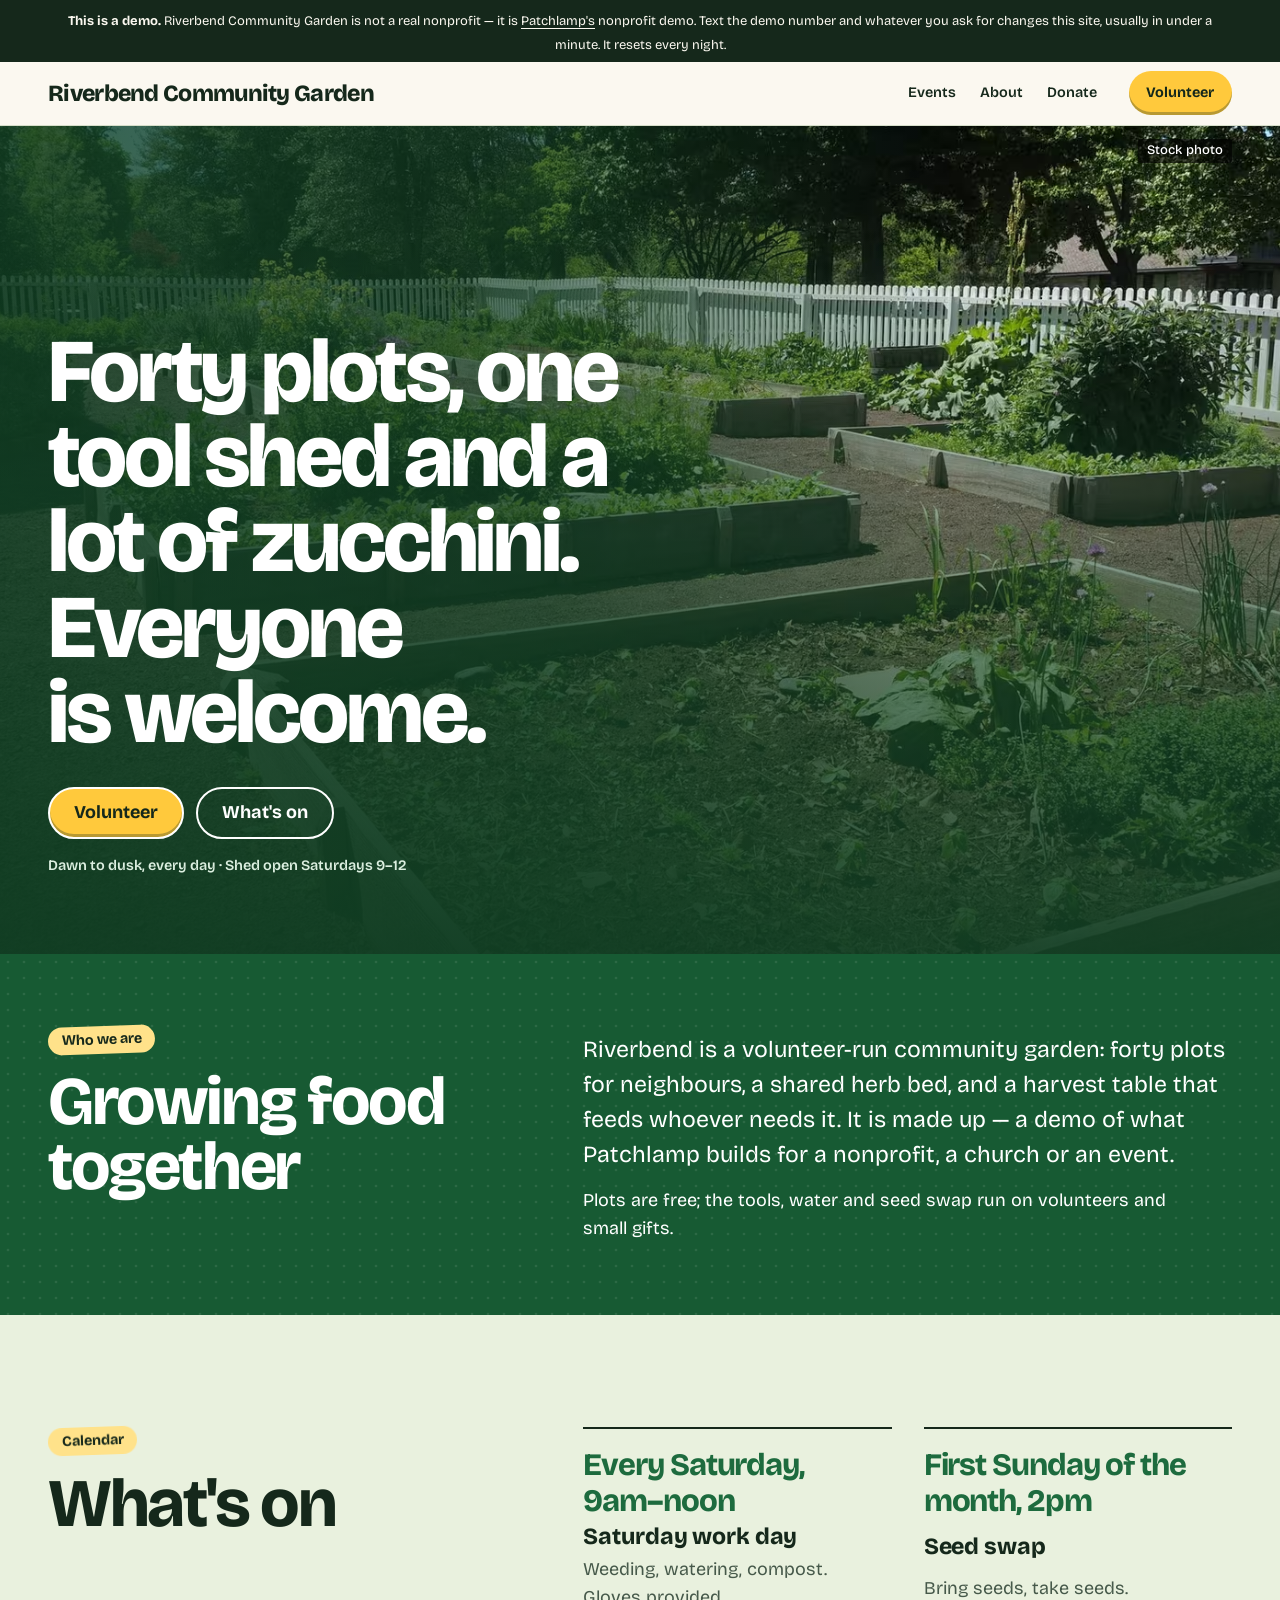
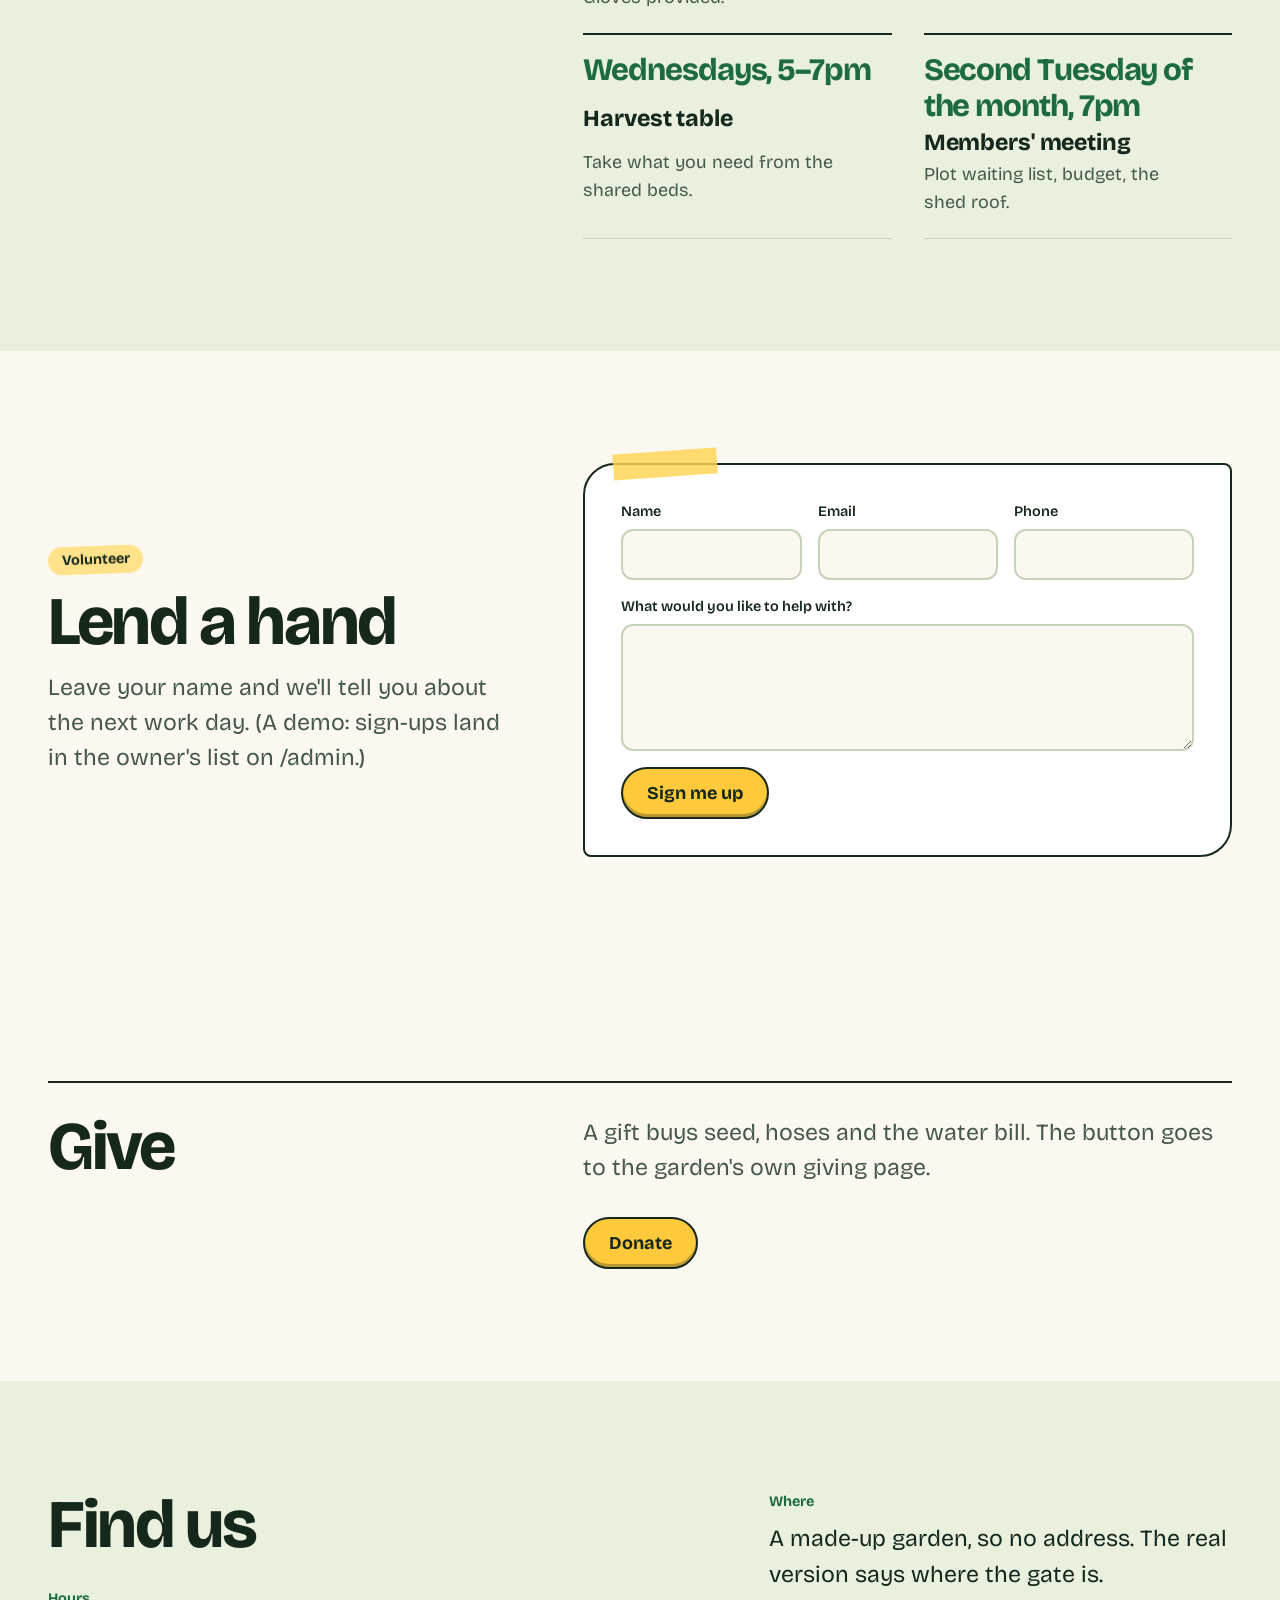
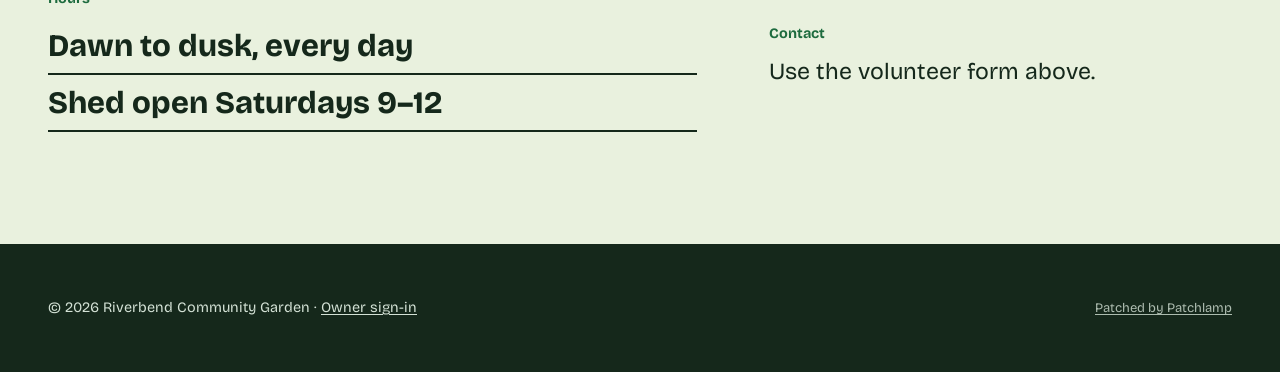
==== commit 42becec6: "B256: the render back on main (the 04:10 reset put the old golden over it before it was published an" ====
--- a/index.html
+++ b/index.html
@@ -6,10 +6,12 @@
   <title>Riverbend Community Garden — Patchlamp's nonprofit demo</title>
   <meta name="description" content="Riverbend Community Garden is Patchlamp's demo nonprofit: events, volunteers and a donate link, changed by text. Not a real garden.">
   <meta name="robots" content="noindex">
+  <!-- The pages are rendered from site.json by `site render` (lib/sitegen.py): change site.json, never this file. -->
   <link rel="stylesheet" href="css/style.css">
+  <link rel="stylesheet" href="css/look.css">
+  <script src="js/motion.js" defer></script>
 </head>
-<body>
-
+<body class="page-home">
   <p class="demo-bar">
     <strong>This is a demo.</strong> Riverbend Community Garden is not a real nonprofit — it is
     <a href="https://patchlamp.com/">Patchlamp's</a> nonprofit demo. Text the demo number and whatever you ask for changes this site, usually in under a minute. It resets every night.
@@ -18,108 +20,151 @@
   <header class="site-header">
     <a class="wordmark" href="index.html">Riverbend Community Garden</a>
     <nav class="site-nav" aria-label="Site">
-      <a href="index.html" aria-current="page">Home</a>
       <a href="index.html#events">Events</a>
-      <a href="index.html#volunteer">Volunteer</a>
+      <a href="index.html#about">About</a>
       <a href="donate.html">Donate</a>
     </nav>
+    <a class="header-cta" href="#signup"><span class="cta-full">Volunteer</span><span class="cta-short">Volunteer</span></a>
   </header>
 
-  <main>
-    <section class="hero">
-      <h1 class="hero-title">Riverbend Community Garden</h1>
-      <p class="hero-tagline">Forty plots, one tool shed and a lot of zucchini. Everyone is welcome.</p>
-      <div class="button-row">
-        <a class="button" href="#events">What's on</a>
-        <a class="button" href="#volunteer">Volunteer</a>
-        <a class="button" href="donate.html">Donate</a>
+  <main id="top">
+    <section class="hero-block hero--full-dark has-image" id="hero">
+      <figure class="hero-media">
+        <picture><source type="image/avif" srcset="images/hero-37487180-800.avif 800w, images/hero-37487180-1600.avif 1600w" sizes="100vw"><source type="image/webp" srcset="images/hero-37487180-800.webp 800w, images/hero-37487180-1600.webp 1600w" sizes="100vw"><img src="images/hero-37487180-1600.jpg" srcset="images/hero-37487180-800.jpg 800w, images/hero-37487180-1600.jpg 1600w" sizes="100vw" width="1600" height="900" alt="Vibrant community garden with raised beds on a sunny day in Washington Crossing, Pennsylvania." loading="eager" fetchpriority="high" decoding="async"></picture><span class="img-label">Stock photo</span>
+      </figure>
+      <div class="hero-copy">
+        <h1 class="hero-heading">Forty plots, one tool shed and a lot of zucchini. Everyone is welcome.</h1>
+        <div class="hero-actions">
+          <a class="btn btn-primary" href="#signup">Volunteer</a>
+          <a class="btn btn-secondary" href="#events">What's on</a>
+        </div>
+        <p class="hero-note">Dawn to dusk, every day · Shed open Saturdays 9–12</p>
       </div>
     </section>
-    <section class="section" id="mission">
-      <div class="section-inner reveal">
-        <p class="kicker">Who we are</p>
-        <h2>Growing food together</h2>
-        <p class="lede">Riverbend is a volunteer-run community garden: forty plots for neighbours, a shared herb bed, and a harvest table that feeds whoever needs it. It is made up — a demo of what Patchlamp builds for a nonprofit, a church or an event.</p>
-        <p>Plots are free; the tools, water and seed swap run on volunteers and small gifts.</p>
+    <section class="section about about--band band" id="about">
+      <div class="section-inner">
+        <div class="about-grid">
+          <div class="about-copy">
+            <div class="about-head">
+              <p class="kicker">Who we are</p>
+              <h2>Growing food together</h2>
+            </div>
+            <div class="about-body">
+              <p class="lede">Riverbend is a volunteer-run community garden: forty plots for neighbours, a shared herb bed, and a harvest table that feeds whoever needs it. It is made up — a demo of what Patchlamp builds for a nonprofit, a church or an event.</p>
+              <p class="">Plots are free; the tools, water and seed swap run on volunteers and small gifts.</p>
+            </div>
+          </div>
+        </div>
       </div>
     </section>
-    <section class="section" id="events">
-      <div class="section-inner reveal">
-        <p class="kicker">Calendar</p>
-        <h2>What's on</h2>
-        <ul class="card-list">
-          <li><h3>Saturday work day</h3><p class="card-meta">Every Saturday, 9am–noon</p><p>Weeding, watering, compost. Gloves provided.</p></li>
-          <li><h3>Seed swap</h3><p class="card-meta">First Sunday of the month, 2pm</p><p>Bring seeds, take seeds.</p></li>
-          <li><h3>Harvest table</h3><p class="card-meta">Wednesdays, 5–7pm</p><p>Take what you need from the shared beds.</p></li>
-          <li><h3>Members' meeting</h3><p class="card-meta">Second Tuesday of the month, 7pm</p><p>Plot waiting list, budget, the shed roof.</p></li>
+    <section class="section events events--agenda alt" id="events">
+      <div class="section-inner">
+        <div class="section-head">
+          <p class="kicker">Calendar</p>
+          <h2>What's on</h2>
+        </div>
+        <ul class="event-list">
+          <li data-reveal>
+            <p class="event-when">Every Saturday, 9am–noon</p>
+            <h3>Saturday work day</h3>
+            <p class="event-text">Weeding, watering, compost. Gloves provided.</p>
+          </li>
+          <li data-reveal>
+            <p class="event-when">First Sunday of the month, 2pm</p>
+            <h3>Seed swap</h3>
+            <p class="event-text">Bring seeds, take seeds.</p>
+          </li>
+          <li data-reveal>
+            <p class="event-when">Wednesdays, 5–7pm</p>
+            <h3>Harvest table</h3>
+            <p class="event-text">Take what you need from the shared beds.</p>
+          </li>
+          <li data-reveal>
+            <p class="event-when">Second Tuesday of the month, 7pm</p>
+            <h3>Members' meeting</h3>
+            <p class="event-text">Plot waiting list, budget, the shed roof.</p>
+          </li>
         </ul>
       </div>
     </section>
-    <section class="section" id="volunteer">
-      <div class="section-inner reveal">
-        <p class="kicker">Volunteer</p>
-        <h2>Lend a hand</h2>
-        <p class="muted">Leave your name and we'll tell you about the next work day. (A demo: sign-ups land in the owner's list on /admin.)</p>
-        <form class="site-form" id="form" action="/api/submissions" method="post">
-          <input type="hidden" name="_form" value="volunteer">
-          <label>Name <input name="name" required autocomplete="name"></label>
-          <label>Email <input name="email" type="email" required autocomplete="email"></label>
-          <label>Phone <input name="phone" type="tel" autocomplete="tel"></label>
-          <label>What would you like to help with? <textarea name="message" rows="4" required></textarea></label>
-          <input name="website" type="text" tabindex="-1" autocomplete="off" aria-hidden="true" style="position:absolute;left:-9999px">
-          <button class="button" type="submit">Sign me up</button>
-          <p class="form-thanks" hidden>Thanks for signing up — we'll be in touch.</p>
-          <p class="form-sorry" hidden>That didn't go through. Please try again, or call us.</p>
-          <script>
-            (function () {
-              var f = document.getElementById("form"), q = location.search;
-              if (/[?&]sent=0/.test(q)) f.querySelector(".form-sorry").hidden = false;
-              else if (/[?&]sent=/.test(q)) f.querySelector(".form-thanks").hidden = false;
-            })();
-          </script>
-        </form>
-      </div>
-    </section>
-    <section class="section" id="donate">
-      <div class="section-inner reveal">
-        <p class="kicker">Donate</p>
-        <h2>Give</h2>
-        <p>A gift buys seed, hoses and the water bill. The button goes to the garden's own giving page.</p>
-        <div class="button-row">
-          <a class="button" href="donate.html">Donate</a>
+    <section class="section signup signup--card" id="signup">
+      <div class="section-inner">
+        <div class="form-grid">
+          <div class="section-head">
+            <p class="kicker">Volunteer</p>
+            <h2>Lend a hand</h2>
+            <p class="lede">Leave your name and we'll tell you about the next work day. (A demo: sign-ups land in the owner's list on /admin.)</p>
+          </div>
+          <div class="form-card" data-reveal>
+            <form class="site-form" id="form" action="/api/submissions" method="post">
+              <input type="hidden" name="_form" value="volunteer">
+              <fieldset class="form-fields">
+                <div class="field-row">
+                  <label>Name <input name="name" required autocomplete="name"></label>
+                  <label>Email <input name="email" type="email" required autocomplete="email"></label>
+                  <label>Phone <input name="phone" type="tel" autocomplete="tel"></label>
+                </div>
+                <label>What would you like to help with? <textarea name="message" rows="4" required></textarea></label>
+                <input name="website" type="text" tabindex="-1" autocomplete="off" aria-hidden="true" style="position:absolute;left:-9999px">
+                <button class="btn btn-primary" type="submit">Sign me up</button>
+              </fieldset>
+              <p class="form-thanks" hidden>Thanks for signing up — we'll be in touch.</p>
+              <p class="form-sorry" hidden>That didn't go through. Please try again, or call us.</p>
+              <script>
+                (function () {
+                  var f = document.getElementById("form"), q = location.search;
+                  if (/[?&]sent=0/.test(q) && location.hash === "#form") f.querySelector(".form-sorry").hidden = false;
+                  else if (/[?&]sent=/.test(q)) f.querySelector(".form-thanks").hidden = false;
+                })();
+              </script>
+            </form>
+          </div>
         </div>
       </div>
     </section>
-    <section class="section" id="details">
-      <div class="section-inner reveal">
-        <p class="kicker">Details</p>
-        <h2>Find us</h2>
+    <section class="section donate donate--split" id="donate">
+      <div class="section-inner">
+        <div class="donate-grid" data-reveal>
+          <div class="section-head">
+            <h2>Give</h2>
+          </div>
+          <div class="donate-copy">
+            <p class="lede">A gift buys seed, hoses and the water bill. The button goes to the garden's own giving page.</p>
+            <div class="action-row">
+              <a class="btn btn-primary" href="donate.html">Donate</a>
+            </div>
+          </div>
+        </div>
+      </div>
+    </section>
+    <section class="section details details--table alt" id="details">
+      <div class="section-inner">
         <div class="details-grid">
-          <div>
-            <h3>Where</h3>
+          <div class="details-hours">
+            <h2>Find us</h2>
+            <h3 class="details-label">Hours</h3>
+            <ul class="hours hours-table">
+              <li>Dawn to dusk, every day</li>
+              <li>Shed open Saturdays 9–12</li>
+            </ul>
+          </div>
+          <div class="details-side">
+            <h3 class="details-label">Where</h3>
             <p>A made-up garden, so no address. The real version says where the gate is.</p>
-          </div>
-          <div>
-            <h3>Hours</h3>
-            <ul><li>Dawn to dusk, every day</li><li>Shed open Saturdays 9–12</li></ul>
-          </div>
-          <div>
-            <h3>Contact</h3>
+            <h3 class="details-label">Contact</h3>
             <p>Use the volunteer form above.</p>
           </div>
         </div>
       </div>
     </section>
+
   </main>
 
   <footer class="site-footer">
-    <!-- Keep this footer identical on every page. -->
-    <p class="copyright">&copy; 2026 Riverbend Community Garden · a demo by <a href="https://patchlamp.com/">Patchlamp</a></p>
+    <p class="copyright">&copy; 2026 Riverbend Community Garden · <a href="/admin">Owner sign-in</a></p>
     <p class="patchlamp-badge"><a href="https://patchlamp.com/for/nonprofits?from=badge" rel="noopener">Patched by Patchlamp</a></p>
     <script src="https://patchlamp.com/s/site-chat.js" data-site="demo-nonprofit" crossorigin="anonymous" defer></script>
     <script src="https://patchlamp.com/hit.js" data-site="demo-nonprofit" crossorigin="anonymous" defer></script>
   </footer>
-
-  <script src="js/main.js"></script>
 </body>
 </html>
--- a/css/style.css
+++ b/css/style.css
@@ -1,285 +1,881 @@
 /* ==========================================================================
-   Riverbend Community Garden — the site's only stylesheet
-   Colors and fonts are the tokens in :root below. Change the look there,
-   not scattered through the file.
+   base.css: the stylesheet every rendered site shares (B255, plans/83).
+   Rendered as css/style.css. It has three readers:
+   1. every page of a rendered site, followed by css/look.css (a look's
+      tokens and its short list of rules) and css/custom.css when a site has one;
+   2. the Functions pages (/admin, estimates, invoices, signing, /book/manage),
+      which load this file and read the tokens marked "Functions" below, so
+      those names stay, whatever else changes;
+   3. the section variants in _sections/: their layouts live here, so any
+      look can wear any variant.
+   How the file works: components read tokens and never a literal colour or
+   font; a look changes tokens and owns a few rules; a dark or coloured ground
+   (.band, the dark heroes, the accent cards) re-sets --ink, --ink-dim and
+   --accent-text for what sits inside it, so the components need no dark copy.
+   Nothing is ever at opacity 0. Motion is opt-in: js/motion.js sets
+   html.motion only under prefers-reduced-motion: no-preference, and a reveal
+   starts from a visible state, so a still frame (a screenshot, a link
+   preview, the judge) always reads whole. templates/sites/DESIGN.md is the
+   standard this file serves.
    ========================================================================== */
 
 :root {
-  /* Color — soft ground, dark ink, one garden-green accent */
-  --bg: #f7f8f3;
-  --bg-raised: #ffffff;
-  --bg-line: #e1e5d6;
-  --ink: #1b2117;
-  --ink-dim: #5f6857;
-  --accent: #2f6b3a;       /* links, highlights, buttons */
-  --accent-dim: #22502b;   /* hover */
-
-  /* Type — system fonts, so nothing loads from a third party */
-  --font-display: Georgia, "Times New Roman", serif;
-  --font-body: system-ui, -apple-system, "Segoe UI", Roboto, Helvetica, Arial, sans-serif;
-
-  /* Rhythm */
-  --space: 1rem;
-  --space-lg: 2.5rem;
-  --space-xl: 5rem;
-  --measure: 40rem;
-  --page-pad: clamp(1.25rem, 5vw, 3rem);
-}
-
-/* --------------------------------------------------------------------------
-   Base
-   -------------------------------------------------------------------------- */
-
-* { box-sizing: border-box; margin: 0; padding: 0; }
-
-html { scroll-behavior: smooth; }
-
+  /* --- Colour roles ------------------------------------------------------ */
+  --bg: #f7f8f8;              /* page ground */
+  --bg-raised: #ffffff;       /* cards, inputs (Functions) */
+  --bg-alt: #edf1f2;          /* the alternate section ground */
+  --bg-line: #d3dce0;         /* hairlines, input borders (Functions) */
+  --ink: #15212a;             /* body text (Functions) */
+  --ink-dim: #4f5f68;         /* secondary text, at least 4.5:1 on --bg (Functions) */
+  --accent: #1d6f8c;          /* fills: buttons, the checked slot, focus (Functions) */
+  --accent-strong: #155468;   /* hover on a fill */
+  --accent-dim: var(--accent-strong);  /* the B64 name for the hover colour */
+  --accent-ink: #ffffff;      /* text on --accent */
+  --accent-text: var(--accent);        /* the accent as small text on --bg; a look with a loud accent darkens it */
+  --link-hover: var(--accent-strong);
+  --focus: var(--accent);
+  --band: #10293a;            /* the one dark ground */
+  --band-ink: #f1f6f8;
+  --band-dim: #b4c7d0;
+  --band-accent: #86d0e6;
+  --hero-ground: var(--band); /* the hero's ground for split and typographic */
+  --hero-ink: var(--band-ink);
+  --hero-dim: var(--band-dim);
+  --hero-accent: var(--band-accent);
+  --hero-scrim: var(--band);  /* what a photo darkens to under text */
+  --proof-bg: var(--bg-alt);
+  --proof-ink: var(--ink);
+  --proof-mark: var(--accent);
+  --footer-bg: var(--ink);
+  --footer-ink: color-mix(in srgb, var(--bg) 82%, var(--ink));
+  --sorry-bg: #fbe9e7;
+  --sorry-ink: #7a1f12;
+  --photo-filter: none;       /* the look's grade, until img treat grades the files themselves */
+  --texture: none;            /* a band's texture: a background-image the look sets */
+
+  /* --- Type ------------------------------------------------------------- */
+  --font-display: Georgia, "Times New Roman", serif;                    /* Functions */
+  --font-text: system-ui, -apple-system, "Segoe UI", Helvetica, Arial, sans-serif;
+  --font-body: var(--font-text);       /* the B64 name; the Functions pages read it */
+  --font-kicker: var(--font-text);
+  --font-button: var(--font-text);
+  --display-weight: 400;      /* the hero heading */
+  --heading-weight: var(--display-weight);
+  --display-tracking: -0.02em;
+  --display-leading: 1.02;
+  --display-case: none;
+  --kicker-case: uppercase;
+  --kicker-tracking: 0.14em;
+  --kicker-weight: 600;
+  --kicker-size: var(--step--2);
+  --button-weight: 650;
+  --button-case: none;
+  --button-tracking: 0;
+  --text-size: 1.0625rem;
+  --text-leading: 1.65;
+  /* The scale. Every font-size in this file and in a look is one of these, so
+     the design gate can check sizes against it. --step-0 is body text. */
+  --step--2: 0.8125rem;
+  --step--1: clamp(0.84rem, 0.82rem + 0.1vw, 0.9rem);
+  --step-0: var(--text-size);
+  --step-1: clamp(1.2rem, 1.1rem + 0.45vw, 1.45rem);
+  --step-2: clamp(1.45rem, 1.25rem + 0.9vw, 1.95rem);
+  --step-3: clamp(2rem, 1.5rem + 2.2vw, 3.25rem);
+  --step-4: clamp(2.4rem, 1.7rem + 3.2vw, 4.25rem);
+  --step-5: clamp(2.75rem, 1.6rem + 5vw, 6rem);       /* the hero: 44px on a phone, 96px wide */
+  --step-6: clamp(3.25rem, 1.4rem + 8vw, 8.5rem);     /* the typographic hero, which has no photo to carry it */
+  --measure: 34em;            /* Functions */
+
+  /* --- Space ------------------------------------------------------------ */
+  --space: 1rem;              /* Functions */
+  --space-half: 0.5rem;
+  --space-2: 2rem;
+  --space-3: 3rem;
+  --space-4: 4.5rem;
+  --space-5: clamp(4rem, 3rem + 5vw, 8rem);
+  --space-lg: 2.5rem;         /* the B64 name; the Functions pages read it */
+  --space-xl: var(--space-5);
+  --section-pad: var(--space-5);
+  --page-pad: clamp(1rem, 4vw, 3rem);   /* Functions */
+  --content: 74rem;
+  --wide: var(--content);
+
+  /* --- Shape, depth ----------------------------------------------------- */
+  --radius: 6px;              /* inputs, tiles */
+  --radius-card: 10px;
+  --radius-btn: 6px;
+  --radius-media: 6px;
+  --rule-strong: 1px solid var(--ink);
+  --shadow-1: 0 1px 2px rgb(15 30 40 / 0.06), 0 2px 8px rgb(15 30 40 / 0.05);
+  --shadow-2: 0 2px 6px rgb(15 30 40 / 0.06), 0 18px 40px -12px rgb(15 30 40 / 0.22);
+  --shadow: var(--shadow-2);  /* the B64 name */
+
+  /* --- Motion (read only under html.motion and no-preference) ----------- */
+  --dur-1: 160ms;             /* hover, press */
+  --dur-2: 420ms;             /* a state change */
+  --dur-3: 900ms;             /* a reveal */
+  --dur-moment: 1600ms;       /* a look's one hero moment */
+  --ease: cubic-bezier(0.2, 0.7, 0.2, 1);
+  --ease-in-out: cubic-bezier(0.65, 0, 0.35, 1);
+  --lift: -3px;
+  --reveal-from: 0.55;        /* never 0: a still frame must read whole */
+  --reveal-shift: 10px;
+  --reveal-stagger: 70ms;
+}
+
+/* --- Base ------------------------------------------------------------------ */
+*, *::before, *::after { box-sizing: border-box; }
+* { margin: 0; padding: 0; }
+html { -webkit-text-size-adjust: 100%; text-size-adjust: 100%; scroll-padding-top: 5.5rem; }
 body {
-  background: var(--bg);
-  color: var(--ink);
-  font-family: var(--font-body);
-  font-size: 1.05rem;
-  line-height: 1.65;
-  -webkit-font-smoothing: antialiased;
-}
-
-h1, h2, h3 {
-  font-family: var(--font-display);
-  font-weight: 400;
-  line-height: 1.15;
-}
-
-h2 { font-size: clamp(1.6rem, 4vw, 2.2rem); margin-bottom: var(--space-lg); }
-h3 { font-size: 1.15rem; margin-bottom: 0.5rem; }
-
-p { max-width: var(--measure); }
-p + p { margin-top: var(--space); }
-
-a { color: var(--accent); text-underline-offset: 3px; }
-a:hover { color: var(--accent-dim); }
-
-img, svg { max-width: 100%; display: block; }
-
-.visually-hidden {
-  position: absolute; width: 1px; height: 1px;
-  overflow: hidden; clip: rect(0 0 0 0); white-space: nowrap;
-}
-
-/* --------------------------------------------------------------------------
-   Header / nav
-   -------------------------------------------------------------------------- */
-
+  background: var(--bg); color: var(--ink);
+  font-family: var(--font-text); font-size: var(--step-0); line-height: var(--text-leading);
+  -webkit-font-smoothing: antialiased; text-rendering: optimizeLegibility; font-kerning: normal;
+  font-synthesis: weight;   /* never a browser-slanted italic or scaled small caps: a look that wants one ships the face */
+  overflow-x: clip;
+}
+img, svg, video { display: block; max-width: 100%; height: auto; }
+picture { display: contents; }
+h1, h2, h3, h4 {
+  font-family: var(--font-display); font-weight: var(--heading-weight);
+  letter-spacing: var(--display-tracking); line-height: 1.1; text-transform: var(--display-case);
+  text-wrap: balance;
+}
+h1, h2 { font-size: var(--step-4); line-height: var(--display-leading); }
+h3 { font-size: var(--step-1); line-height: 1.2; letter-spacing: -0.005em; }
+p { max-width: var(--measure); text-wrap: pretty; }
+a { color: var(--accent-text); text-underline-offset: 0.2em; text-decoration-thickness: 1px; }
+a:hover { color: var(--link-hover); text-decoration-thickness: 2px; }
+.muted { color: var(--ink-dim); }
+.visually-hidden { position: absolute; width: 1px; height: 1px; overflow: hidden; clip-path: inset(50%); white-space: nowrap; }
+:focus-visible { outline: 3px solid var(--focus); outline-offset: 3px; border-radius: 2px; }
+::selection { background: var(--accent); color: var(--accent-ink); }
+
+/* Grounds that change the ink: everything inside reads these instead, the surfaces (--bg, --bg-raised,
+   --bg-alt) as well as the text, so a form card, a tile or an input inside a band is a lifted tone of the
+   band with light text, never a light card with light text. */
+.band, .hero--full-dark {
+  background-color: var(--band); background-image: var(--texture); color: var(--band-ink);
+  --ink: var(--band-ink); --ink-dim: var(--band-dim); --accent-text: var(--band-accent);
+  --link-hover: var(--band-ink); --focus: var(--band-accent);
+  --bg: color-mix(in srgb, var(--band-ink) 6%, var(--band));
+  --bg-alt: var(--bg);
+  --bg-raised: color-mix(in srgb, var(--band-ink) 11%, var(--band));
+  --bg-line: color-mix(in srgb, var(--band-ink) 24%, transparent);
+  --rule-strong: 1px solid color-mix(in srgb, var(--band-ink) 45%, transparent);
+}
+.hero--split, .hero--typographic {
+  background-color: var(--hero-ground); color: var(--hero-ink);
+  --ink: var(--hero-ink); --ink-dim: var(--hero-dim); --accent-text: var(--hero-accent);
+  --link-hover: var(--hero-ink); --focus: var(--hero-accent);
+  --bg: color-mix(in srgb, var(--hero-ink) 6%, var(--hero-ground));
+  --bg-alt: var(--bg);
+  --bg-raised: color-mix(in srgb, var(--hero-ink) 11%, var(--hero-ground));
+  --bg-line: color-mix(in srgb, var(--hero-ink) 24%, transparent);
+}
+.contact-card, .cta--band, .donate--band {
+  background: var(--accent); color: var(--accent-ink);
+  /* 90% and a 10% lift: at 82% and 14% the dim text failed AA on its own raised tile in three looks (B256) */
+  --ink: var(--accent-ink); --ink-dim: color-mix(in srgb, var(--accent-ink) 90%, var(--accent));
+  --accent-text: var(--accent-ink); --link-hover: var(--accent-ink); --focus: var(--accent-ink);
+  --bg: color-mix(in srgb, var(--accent-ink) 8%, var(--accent));
+  --bg-alt: var(--bg);
+  --bg-raised: color-mix(in srgb, var(--accent-ink) 10%, var(--accent));
+  --bg-line: color-mix(in srgb, var(--accent-ink) 30%, transparent);
+}
+
+/* --- The demo and preview bar ------------------------------------------- */
+.demo-bar {
+  max-width: none; margin: 0; padding: 0.45rem var(--page-pad);
+  background: var(--ink); color: var(--bg); font-size: var(--step--2); line-height: 1.45; text-align: center;
+}
+.demo-bar a { color: inherit; display: inline-block; padding-block: 0.3rem; }
+
+/* --- Header: the name, the sections, the one way to reach them ------------ */
 .site-header {
-  display: flex;
-  align-items: center;
-  justify-content: space-between;
-  flex-wrap: wrap;
-  gap: var(--space);
-  padding: 1.25rem var(--page-pad);
-  border-bottom: 1px solid var(--bg-line);
-  background: var(--bg-raised);
-}
-
+  position: sticky; top: 0; z-index: 20;
+  display: flex; align-items: center; gap: var(--space) var(--space-2);
+  padding: 0.6rem var(--page-pad);
+  background: color-mix(in srgb, var(--bg) 93%, transparent); color: var(--ink);
+  -webkit-backdrop-filter: saturate(1.4) blur(10px); backdrop-filter: saturate(1.4) blur(10px);
+  border-bottom: 1px solid color-mix(in srgb, var(--bg-line) 70%, transparent);
+}
 .wordmark {
-  font-family: var(--font-display);
-  font-size: 1.3rem;
-  text-decoration: none;
-  color: var(--ink);
-  white-space: nowrap;
-}
-
-.site-nav { display: flex; flex-wrap: wrap; gap: 0.25rem 1.5rem; }
-
+  display: inline-flex; align-items: center; gap: 0.45rem; margin-right: auto; min-height: 44px; min-width: 0;
+  font-family: var(--font-display); font-size: var(--step-1); font-weight: var(--heading-weight);
+  letter-spacing: -0.01em; line-height: 1.05; text-transform: var(--display-case);
+  color: inherit; text-decoration: none;
+}
+.wordmark:hover { color: inherit; text-decoration: none; }
+.wordmark-sub { color: var(--accent-text); }
+.site-nav { display: flex; gap: 0.25rem 1.5rem; }
 .site-nav a {
-  font-size: 0.9rem;
-  letter-spacing: 0.04em;
-  text-transform: uppercase;
-  text-decoration: none;
-  color: var(--ink-dim);
-}
-
-.site-nav a:hover { color: var(--ink); }
-.site-nav a[aria-current="page"] { color: var(--accent); }
-
-/* --------------------------------------------------------------------------
-   Hero
-   -------------------------------------------------------------------------- */
-
-.hero {
-  padding: var(--space-xl) var(--page-pad);
-  text-align: center;
-  border-bottom: 1px solid var(--bg-line);
-}
-
-.hero-title { font-size: clamp(2.4rem, 8vw, 4.5rem); }
-
-.hero-tagline {
-  margin: 1.25rem auto 0;
-  font-size: clamp(1.05rem, 2.2vw, 1.3rem);
-  color: var(--ink-dim);
-}
-
-.page-hero { padding: var(--space-lg) var(--page-pad); }
-.page-hero .hero-title { font-size: clamp(1.8rem, 6vw, 3rem); }
-
-/* --------------------------------------------------------------------------
-   Sections
-   -------------------------------------------------------------------------- */
-
-.section {
-  padding: var(--space-xl) var(--page-pad);
-  border-bottom: 1px solid var(--bg-line);
-}
-
-.section-inner { max-width: 64rem; margin: 0 auto; }
-
+  display: inline-flex; align-items: center; min-height: 44px;
+  color: inherit; text-decoration: none; font-size: var(--step--1); font-weight: 600;
+}
+.site-nav a:hover, .site-nav a[aria-current="page"] { color: var(--accent-text); }
+.header-cta {
+  display: inline-flex; align-items: center; flex: none; min-height: 44px; padding: 0.5rem 1.1rem;
+  background: var(--accent); color: var(--accent-ink); border-radius: var(--radius-btn);
+  font-family: var(--font-button); font-size: var(--step--1); font-weight: var(--button-weight);
+  letter-spacing: var(--button-tracking); text-transform: var(--button-case); text-decoration: none; white-space: nowrap;
+}
+.header-cta:hover { background: var(--accent-strong); color: var(--accent-ink); text-decoration: none; }
+.header-cta .cta-short { display: none; }
+@media (max-width: 56em) { .site-nav { display: none; } }   /* one scroll on a phone; the call button stays */
+@media (max-width: 30em) {
+  .site-header { gap: var(--space); }
+  .header-cta .cta-full { display: none; }
+  .header-cta .cta-short { display: inline; }
+}
+
+/* --- Buttons (.button: the B64 class the pasted collection blocks use) ---- */
+.btn, .button {
+  display: inline-flex; align-items: center; justify-content: center; gap: 0.5rem;
+  min-height: 3.25rem; padding: 0.7rem 1.5rem;
+  font-family: var(--font-button); font-size: var(--step-0); font-weight: var(--button-weight); line-height: 1.15;
+  letter-spacing: var(--button-tracking); text-transform: var(--button-case); text-align: center; text-decoration: none;
+  cursor: pointer; border: 2px solid transparent; border-radius: var(--radius-btn);
+}
+.btn-primary, .button { background: var(--accent); color: var(--accent-ink); }
+.btn-primary:hover, .button:hover { background: var(--accent-strong); color: var(--accent-ink); text-decoration: none; }
+.btn-secondary { background: transparent; color: inherit; border-color: color-mix(in srgb, currentColor 55%, transparent); }
+.btn-secondary:hover { color: inherit; border-color: currentColor; background: color-mix(in srgb, currentColor 8%, transparent); text-decoration: none; }
+.action-row { display: flex; flex-wrap: wrap; align-items: center; gap: 0.75rem; }
+@media (max-width: 30em) { .btn, .button { padding-inline: 1.15rem; } }
+
+/* --- Pictures and their labels (a stock or AI picture says so) ----------- */
+figure { position: relative; margin: 0; }
+figure img { filter: var(--photo-filter); }
+.img-label {
+  position: absolute; top: 0.6rem; right: 0.6rem; z-index: 2; max-width: calc(100% - 1.2rem);
+  padding: 0.2rem 0.55rem; border-radius: 3px; background: rgb(0 0 0 / 0.64); color: #fff;
+  font: 500 var(--step--2)/1.35 var(--font-text); letter-spacing: 0.01em; text-transform: none; pointer-events: none;
+}
+
+/* --- Hero: shared parts ------------------------------------------------- */
+.hero-block { position: relative; isolation: isolate; }
+.hero-media { position: relative; margin: 0; overflow: hidden; background-color: var(--band); }
+.hero-media img { width: 100%; height: 100%; object-fit: cover; }
+.hero-field { background-image: var(--texture); }   /* the colour field a hero shows when there is no photo */
+.hero-copy { position: relative; z-index: 1; }
+.hero-kicker {
+  font: var(--kicker-weight) var(--kicker-size)/1.3 var(--font-kicker);
+  text-transform: var(--kicker-case); letter-spacing: var(--kicker-tracking);
+  color: var(--accent-text); margin-bottom: var(--space);
+}
+.hero-heading {
+  font-size: var(--step-5); line-height: var(--display-leading); font-weight: var(--display-weight);
+  max-width: 13ch; margin-bottom: var(--space);
+}
+.hero-heading em { font-style: normal; color: var(--accent-text); }
+.hero-sub { font-size: var(--step-1); line-height: 1.45; max-width: 30em; color: var(--ink-dim); }
+.hero-actions { display: flex; flex-wrap: wrap; gap: 0.75rem; margin-top: var(--space-2); }
+.hero-actions:empty { display: none; }
+.hero-note { margin-top: var(--space); font-size: var(--step--1); font-weight: 600; color: var(--ink-dim); }
+.hero-phone { margin-top: var(--space); }   /* a step under the buttons, so the number reads as its own way in */
+.hero-phone a {
+  display: inline-block; padding-block: 0.3rem; color: inherit; text-decoration: none;
+  font: var(--heading-weight) var(--step-2)/1.1 var(--font-display); letter-spacing: var(--display-tracking);
+}
+
+/* hero--band-card: a photo band, the words on a card over its lower edge */
+.hero--band-card { background: var(--bg); color: var(--ink); padding-bottom: var(--space-3); }
+.hero--band-card .hero-media { height: clamp(12rem, 44vw, 34rem); }
+.hero--band-card .hero-copy {
+  margin: calc(-1 * clamp(3rem, 9vw, 11rem)) var(--page-pad) 0; max-width: 46rem;
+  padding: clamp(1.5rem, 4vw, 3.5rem);
+  background: var(--bg-raised); border-radius: var(--radius-card); box-shadow: var(--shadow-2);
+}
+@media (min-width: 60em) {
+  /* wide, the photo runs the hero's full height and the card sits on its lower left, overhanging its foot, so the
+     band beside the card is picture rather than an empty strip of page (the B257 judge, ten previews, and B256's
+     Apron Strings: "the right half beside the hero card is empty") */
+  .hero--band-card { display: grid; padding-bottom: var(--space-4); }
+  .hero--band-card > .hero-media, .hero--band-card > .hero-copy { grid-area: 1 / 1; }
+  .hero--band-card .hero-media { height: clamp(24rem, 38vw, 32rem); }
+  .hero--band-card .hero-copy { align-self: end; width: calc(100% - 2 * var(--page-pad));
+    margin: 0 0 calc(-1 * var(--space-3)) max(var(--page-pad), calc((100vw - var(--content)) / 2)); }
+  /* the card is a frame of its own: its heading a step under the full-bleed heroes', so the action stays on the
+     first desktop screen */
+  .hero--band-card .hero-heading { font-size: var(--step-4); max-width: 16ch; }
+}
+
+/* hero--split: the words on the hero ground, the photo beside them (under them on a phone) */
+.hero--split { display: grid; }
+.hero--split .hero-media { order: 2; height: clamp(14rem, 60vw, 24rem); }
+.hero--split .hero-copy { padding: var(--space-3) var(--page-pad); }
+.hero--split .hero-field { display: none; }
+@media (min-width: 56em) {
+  .hero--split.has-image { grid-template-columns: minmax(0, 1.05fr) minmax(0, 1fr); min-height: min(86svh, 44rem); }
+  .hero--split .hero-media { height: auto; }
+  .hero--split .hero-copy {
+    align-self: center; width: 100%; max-width: calc(var(--content) + 2 * var(--page-pad)); margin-inline: auto;
+    padding: var(--space-4) var(--page-pad);
+  }
+  .hero--split.has-image .hero-copy { padding-right: var(--space-3); padding-left: max(var(--page-pad), calc((100vw - var(--content)) / 2)); }
+}
+
+/* hero--full-dark: the photo full bleed, the words low on a scrim of the band colour */
+.hero--full-dark { display: grid; min-height: 30rem; }
+@media (min-width: 48em) { .hero--full-dark { min-height: min(92svh, 56rem); } }
+.hero--full-dark > .hero-media, .hero--full-dark > .hero-copy { grid-area: 1 / 1; }
+/* The scrim is what makes words over any photo readable: behind the heading it is at least about 70% of the
+   band colour, which keeps white text above 4.5:1 even over white sky (the design gate samples it). On a phone
+   the words fill the hero, so the scrim is one wash: light at the top so the scene shows, about 70% from the
+   kicker down through the H1 (5.6:1 on the Juniper pool, 6.1:1 on clear-water's sky, 2026-10-23), and 85% at the
+   foot; at 48-95% it read as a dark colour field (the judge, wick-7). Wider, it darkens the left and the bottom. */
+.hero--full-dark .hero-media::after {
+  content: ""; position: absolute; inset: 0;
+  background: linear-gradient(180deg, color-mix(in srgb, var(--hero-scrim) 25%, transparent) 0%,
+    color-mix(in srgb, var(--hero-scrim) 70%, transparent) 25%,
+    color-mix(in srgb, var(--hero-scrim) 72%, transparent) 60%,
+    color-mix(in srgb, var(--hero-scrim) 85%, transparent) 100%);
+}
+@media (min-width: 48em) {
+  .hero--full-dark .hero-media::after {
+    background:
+      linear-gradient(180deg, transparent 12%, color-mix(in srgb, var(--hero-scrim) 45%, transparent) 45%, color-mix(in srgb, var(--hero-scrim) 94%, transparent) 100%),
+      linear-gradient(90deg, color-mix(in srgb, var(--hero-scrim) 82%, transparent), color-mix(in srgb, var(--hero-scrim) 62%, transparent) 42%, transparent 74%);
+  }
+}
+.hero--full-dark .hero-copy {
+  align-self: end; width: 100%; max-width: calc(var(--content) + 2 * var(--page-pad)); margin-inline: auto;
+  padding: clamp(5rem, 14vw, 8rem) var(--page-pad) clamp(2rem, 6vw, 5.5rem);
+}
+.hero--full-dark .hero-field::after { content: none; }   /* no photo: the field is the ground, no scrim */
+.hero--full-dark .hero-sub { color: color-mix(in srgb, var(--band-ink) 92%, transparent); }
+.hero--full-dark .hero-media .img-label { top: 0.8rem; right: var(--page-pad); }
+
+/* hero--typographic: no photo; the heading at the largest step on a colour field */
+.hero--typographic { background-image: var(--texture); }
+.hero--typographic .hero-copy {
+  display: grid; gap: var(--space-2); max-width: calc(var(--content) + 2 * var(--page-pad)); margin-inline: auto;
+  padding: clamp(3.5rem, 10vw, 9rem) var(--page-pad) clamp(3rem, 7vw, 6rem);
+}
+.hero--typographic .hero-kicker { margin: 0; }
+.hero--typographic .hero-heading { font-size: var(--step-6); max-width: 14ch; margin: 0; }
+.hero--typographic .hero-aside .hero-actions { margin-top: var(--space); }
+.hero--typographic .hero-note { margin: 0; padding-top: var(--space); border-top: 1px solid color-mix(in srgb, currentColor 30%, transparent); }
+/* Wide, the line and the buttons sit under the heading on its left edge (the eye goes down, not across to a lower
+   corner: the B257 judge, ten previews), and the hours note and the phone take the right column beside them. */
+@media (min-width: 60em) {
+  .hero--typographic .hero-copy { grid-template-columns: minmax(0, 7fr) minmax(0, 5fr); column-gap: var(--space-4); }
+  .hero--typographic .hero-kicker, .hero--typographic .hero-heading { grid-column: 1 / -1; }
+  .hero--typographic .hero-aside { grid-column: 1; grid-row: 3 / span 2; }
+  .hero--typographic .hero-note, .hero--typographic .hero-phone { grid-column: 2; grid-row: 3; align-self: end; }
+  .hero--typographic .hero-note + .hero-phone { grid-row: 4; align-self: start; }
+}
+
+/* --- Proof: the line under the hero (rating, area, hours) ---------------- */
+.proof-list { list-style: none; }
+.proof-list li { display: flex; align-items: center; gap: 0.6rem; min-height: 2rem; }
+.proof-list a { color: inherit; display: inline-block; padding-block: 0.35rem; }
+/* proof--strip: a band of its own colour */
+.proof--strip { background: var(--proof-bg); color: var(--proof-ink); }
+.proof--strip .proof-list {
+  max-width: calc(var(--content) + 2 * var(--page-pad)); margin: 0 auto; padding: 1rem var(--page-pad);
+  display: grid; grid-template-columns: repeat(auto-fit, minmax(min(100%, 9.5rem), 1fr)); gap: 0.35rem var(--space-2);
+  font-size: var(--step--1); font-weight: 600; line-height: 1.3;
+}
+.proof--strip li::before { content: ""; flex: none; width: 0.5rem; height: 0.5rem; border-radius: 50%; background: var(--proof-mark); }
+@media (max-width: 29.99em) { .proof--strip .proof-list { grid-template-columns: 1fr; } }   /* a phone: one a line, never two and one stranded (the B256 judge) */
+@media (min-width: 48em) { .proof--strip .proof-list { grid-template-columns: repeat(auto-fit, minmax(12rem, 1fr)); font-size: var(--step-0); } }
+/* proof--inline: one typeset line between rules, on the page ground */
+.proof--inline { padding: 0 var(--page-pad); }
+.proof--inline .proof-list {
+  max-width: var(--content); margin: 0 auto; padding: 0.9rem 0;
+  display: flex; flex-wrap: wrap; gap: 0.25rem 1.6rem;
+  border-top: var(--rule-strong); border-bottom: 1px solid var(--bg-line); font-size: var(--step-0);
+}
+.proof--inline li::before { content: var(--proof-glyph, "•"); color: var(--proof-mark); }
+
+/* --- Sections ------------------------------------------------------------ */
+.section { padding: var(--section-pad) var(--page-pad); }
+.section.alt { background: var(--bg-alt); }
+.section-inner { max-width: var(--content); margin: 0 auto; }
+.section-head { max-width: 44rem; margin-bottom: var(--space-3); }
+.section-head h2 { margin-bottom: var(--space); }
 .kicker {
-  font-size: 0.8rem;
-  font-weight: 600;
-  letter-spacing: 0.2em;
-  text-transform: uppercase;
-  color: var(--accent);
-  margin-bottom: 0.5rem;
-}
-
-.lede { font-size: 1.2rem; }
-.muted { color: var(--ink-dim); }
-
-.about-grid {
-  display: grid;
-  gap: var(--space-lg);
-  align-items: center;
-}
-@media (min-width: 720px) {
-  .about-grid { grid-template-columns: 1fr 1.2fr; }
-}
-
-.about-photo img {
-  width: 100%;
-  aspect-ratio: 1 / 1;
-  object-fit: cover;
-  border-radius: 4px;
-}
-
-.button-row { display: flex; flex-wrap: wrap; gap: 0.75rem; margin-top: var(--space-lg); }
-
-.button {
-  display: inline-block;
-  padding: 0.65rem 1.2rem;
-  border: 1px solid var(--accent);
-  border-radius: 3px;
-  text-decoration: none;
-  color: var(--accent);
-  font-weight: 600;
-  font-size: 0.95rem;
-}
-.button:hover { background: var(--accent); color: var(--bg-raised); }
-
-/* Details: address / hours / contact cards */
-.details-grid {
-  display: grid;
-  gap: var(--space-lg);
-}
-@media (min-width: 720px) {
-  .details-grid { grid-template-columns: repeat(3, 1fr); }
-}
-.details-grid address { font-style: normal; }
+  font: var(--kicker-weight) var(--kicker-size)/1.3 var(--font-kicker);
+  text-transform: var(--kicker-case); letter-spacing: var(--kicker-tracking);
+  color: var(--accent-text); margin-bottom: var(--space);
+}
+.lede { font-size: var(--step-1); line-height: 1.5; color: var(--ink-dim); max-width: 30em; }
+.section-media { margin: var(--space-2) 0 0; }
+.section-media img, .about-media img { width: 100%; aspect-ratio: 3 / 2; object-fit: cover; border-radius: var(--radius-media); }
+/* A preview's note on how a section was written (the services' "from the category on their Google listing"): under
+   the list, small and quiet, because the first thing a customer reads in the section is the services, not how the
+   page was made (the B257 judge, ten previews). */
+.preview-caveat {
+  margin-top: var(--space-2); padding: 0.1rem 0 0.1rem 0.75rem; border-left: 2px solid var(--bg-line);
+  color: var(--ink-dim); font-size: var(--step--2); max-width: 40em;
+}
+
+/* --- Services ----------------------------------------------------------- */
+.service-list { list-style: none; display: grid; gap: var(--space-2) var(--space-3); }
+.service-n {
+  font: var(--display-weight) var(--step-3)/0.9 var(--font-display); letter-spacing: -0.03em;
+  color: var(--accent-text); font-variant-numeric: lining-nums tabular-nums;
+}
+.service-list h3 { margin-bottom: 0.35rem; }
+.service-list p { color: var(--ink-dim); }
+/* services--numerals: an editorial list beside a head that stays in view */
+.services--numerals .section-inner { display: grid; gap: var(--space-3); }
+.services--numerals .section-head { margin: 0; }
+.services--numerals .service-list li { display: grid; grid-template-columns: auto 1fr; column-gap: 1.25rem; align-content: start; }
+.services--numerals .service-n { grid-row: span 2; min-width: 2.2ch; }
+.services--numerals .service-list h3 { margin-top: 0.2rem; }
+@media (min-width: 40em) { .services--numerals .service-list { grid-template-columns: 1fr 1fr; } }
+@media (min-width: 60em) {
+  .services--numerals .preview-caveat { grid-column: 2; }
+  .services--numerals .section-inner { grid-template-columns: 5fr 7fr; align-items: start; column-gap: var(--space-4); }
+  .services--numerals .section-head { position: sticky; top: 6rem; }
+  .services--numerals .service-list { padding-top: var(--space-half); }
+}
+/* services--blocks: solid blocks of colour, tiled, the number inside */
+.services--blocks .service-list { gap: 4px; grid-template-columns: repeat(auto-fit, minmax(min(100%, 15rem), 1fr)); }
+.services--blocks .service-list li { background: var(--bg-raised); padding: 1.5rem 1.5rem 1.75rem; }
+.services--blocks.alt .service-list li { background: var(--bg); }
+.services--blocks .service-n { display: block; margin-bottom: 0.9rem; }
+.services--blocks .section-media img, .services--ruled .section-media img { aspect-ratio: 3 / 1; }
+/* services--ruled: an index, a rule above each row, no boxes */
+.services--ruled .service-list { gap: 0; }
+.services--ruled .service-list li {
+  display: grid; grid-template-columns: 3.25rem minmax(0, 1fr); column-gap: var(--space);
+  padding: 1.1rem 0 1.5rem; border-top: var(--rule-strong);
+}
+.services--ruled .service-list li:last-child { border-bottom: 1px solid var(--bg-line); }
+.services--ruled .service-n { grid-row: span 2; font-size: var(--step-2); }
+@media (min-width: 48em) {
+  .services--ruled .service-list li { grid-template-columns: 5rem minmax(0, 1fr) minmax(0, 1.35fr); align-items: baseline; padding: 1.5rem 0; }
+  .services--ruled .service-n { grid-row: auto; }
+  .services--ruled .service-list h3 { font-size: var(--step-2); margin: 0; }
+}
+
+/* --- Area: the towns, as a typeset list ---------------------------------- */
+.area--list .section-inner { display: grid; gap: var(--space-2); }
+.area--list .section-head { margin: 0; }
+.place-list { list-style: none; columns: 2 9rem; column-gap: var(--space-2); }
+.place-list li {
+  break-inside: avoid; padding: 0.55rem 0; border-bottom: 1px solid var(--bg-line);
+  font: var(--heading-weight) var(--step-1)/1.2 var(--font-display); text-transform: var(--display-case);
+}
+@media (min-width: 60em) {
+  .area--list .section-inner { grid-template-columns: 5fr 7fr; column-gap: var(--space-4); align-items: start; }
+  .place-list { columns: 3 9rem; }
+}
+
+/* --- About -------------------------------------------------------------- */
+.about-grid { display: grid; gap: var(--space-3); align-items: center; }
+.about-head h2 { margin-bottom: var(--space); }
+.about-body p + p { margin-top: var(--space); }
+.about-body .lede { color: var(--ink); }
+.about-media { margin: 0; }
+@media (min-width: 60em) {
+  .about-grid.has-image { grid-template-columns: 6fr 5fr; gap: var(--space-4); }
+  /* no picture: the heading on the left, the words on the right, so a short about isn't one sentence across an
+     empty width (the B257 judge, ten previews) */
+  .about-grid:not(.has-image) .about-copy { display: grid; grid-template-columns: 5fr 7fr; column-gap: var(--space-4); align-items: start; }
+  .about-grid:not(.has-image) .about-head h2 { margin-bottom: 0; }
+  .about-grid:not(.has-image) .about-body { padding-top: 0.4rem; }
+}
+.about--band .about-media img { box-shadow: 0 30px 60px -24px rgb(0 0 0 / 0.5); }
+/* a band with no picture is short: its words, not a tall field of colour */
+.about--band:has(.about-grid:not(.has-image)) { padding-block: var(--space-4); }
+
+/* --- Gallery ------------------------------------------------------------ */
+.gallery-grid { list-style: none; display: grid; gap: 0.75rem; grid-template-columns: repeat(2, minmax(0, 1fr)); }
+.gallery-grid li { position: relative; }
+.gallery-grid img { width: 100%; height: 100%; aspect-ratio: 4 / 5; object-fit: cover; border-radius: var(--radius-media); }
+/* gallery--grid fills every row whatever the count: on a phone an odd last picture goes full width;
+   wider, three columns, the first of 3, 6, 9 … leads two by two, and a leftover one or two widen */
+.gallery--grid .gallery-grid li:last-child:nth-child(odd) { grid-column: 1 / -1; }
+.gallery--grid .gallery-grid li:last-child:nth-child(odd) img { aspect-ratio: 8 / 5; }
+@media (min-width: 48em) {
+  .gallery--grid .gallery-grid { grid-template-columns: repeat(3, minmax(0, 1fr)); }
+  .gallery--grid .gallery-grid li:last-child:nth-child(odd) { grid-column: auto; }
+  .gallery--grid .gallery-grid li:last-child:nth-child(odd) img { aspect-ratio: 4 / 5; }
+  .gallery--grid .gallery-grid li:first-child:nth-last-child(3n) { grid-column: span 2; grid-row: span 2; }
+  .gallery--grid .gallery-grid li:first-child:nth-last-child(3n) figure { position: absolute; inset: 0; }
+  .gallery--grid .gallery-grid li:first-child:nth-last-child(3n) img { aspect-ratio: auto; }
+  .gallery--grid .gallery-grid li:last-child:nth-child(3n+1) { grid-column: 1 / -1; }
+  .gallery--grid .gallery-grid li:last-child:nth-child(3n+1) img { aspect-ratio: 21 / 9; }
+  .gallery--grid .gallery-grid li:last-child:nth-child(3n+2) { grid-column: span 2; }
+  .gallery--grid .gallery-grid li:last-child:nth-child(3n+2) img { aspect-ratio: 8 / 5; }
+}
+/* gallery--strip: one row that scrolls sideways, each picture snapping into place */
+.gallery-strip {
+  display: flex; overflow-x: auto; overscroll-behavior-x: contain; scroll-snap-type: x mandatory;
+  margin-inline: calc(-1 * var(--page-pad)); padding: 0 var(--page-pad) 0.75rem; scroll-padding-inline: var(--page-pad);
+  scrollbar-width: thin; scrollbar-color: var(--bg-line) transparent;
+}
+.gallery-strip li { flex: 0 0 min(78vw, 24rem); scroll-snap-align: start; }
+.gallery-caption { margin-top: 0.5rem; font-size: var(--step--1); color: var(--ink-dim); }   /* an image's own caption, when site.json gives one */
+@media (min-width: 48em) {
+  .gallery--grid .gallery-grid li:first-child:nth-last-child(3n) figure { display: flex; flex-direction: column; }
+  .gallery--grid .gallery-grid li:first-child:nth-last-child(3n) picture { display: block; flex: 1; min-height: 0; }
+}
+.gallery-more { margin-top: var(--space-2); }
+.gallery-more a { display: inline-block; padding: 0.4rem 0; font-weight: 600; }
+.gallery-empty { color: var(--ink-dim); }
+
+/* --- Forms ---------------------------------------------------------------- */
+.form-grid { display: grid; gap: var(--space-2); align-items: start; }
+.form-grid .section-head { margin: 0; }
+@media (min-width: 60em) {
+  .form-grid { grid-template-columns: 5fr 7fr; gap: var(--space-4); }
+  .form-grid .section-head { position: sticky; top: 6rem; }
+  /* a short form sits level with its heading and keeps its fields on one row, so neither column is left with an
+     empty half (the booking calendar is tall, and keeps its heading in view instead) */
+  :is(.quote--card, .signup--card) .form-grid { align-items: center; }
+  :is(.quote--card, .signup--card) .form-grid .section-head { position: static; }
+  :is(.quote--card, .signup--card) .field-row { grid-template-columns: repeat(3, minmax(0, 1fr)); }
+  :is(.quote--card, .signup--card) .field-row label:last-child:nth-child(odd) { grid-column: auto; }
+}
+.form-card {
+  position: relative; background: var(--bg-raised); color: var(--ink);
+  border-radius: var(--radius-card); box-shadow: var(--shadow-2); padding: clamp(1.25rem, 3vw, 2.25rem);
+}
+.site-form { position: relative; display: grid; gap: 1rem; min-width: 0; }
+.form-fields { border: 0; display: grid; gap: 1rem; min-width: 0; }
+/* A preview's form is shown switched off: the fields go quiet and the note says why, but the button keeps its own
+   colour, so it reads as the page's action rather than as broken (the B257 judge, ten previews). */
+.form-fields[disabled] :is(label, .booking-slots, .field-row) { opacity: 0.62; }
+.form-fields[disabled] .btn { cursor: not-allowed; }
+.site-form label { display: grid; gap: 0.35rem; font-size: var(--step--1); font-weight: 600; }
+.field-row { display: grid; gap: 1rem; }
+@media (min-width: 40em) {
+  .field-row { grid-template-columns: 1fr 1fr; }
+  .field-row label:last-child:nth-child(odd) { grid-column: 1 / -1; }
+}
+.site-form input:not([type=radio]):not([type=checkbox]), .site-form textarea, .site-form select {
+  width: 100%; min-height: 48px; padding: 0.7rem 0.85rem;
+  font: 400 var(--step-0)/1.4 var(--font-text); color: var(--ink);
+  background: var(--bg); border: 1px solid var(--bg-line); border-radius: var(--radius);
+}
+.site-form textarea { resize: vertical; }
+.site-form input:not([type=radio]):not([type=checkbox]):focus-visible, .site-form :is(textarea, select):focus-visible {
+  outline-offset: 0; border-color: var(--accent);
+}
+.site-form .btn, .site-form .button { justify-self: start; }
+.form-off-note {
+  padding: 0.75rem 1rem; border: 1px dashed var(--ink-dim); border-radius: var(--radius);
+  background: var(--bg); font-size: var(--step--1); font-weight: 600;
+}
+.form-thanks, .form-sorry { padding: 0.8rem 1rem; border-radius: var(--radius); font-weight: 600; }
+.form-thanks { background: color-mix(in srgb, var(--accent) 12%, var(--bg-raised)); }
+.form-sorry { background: var(--sorry-bg); color: var(--sorry-ink); }
+.contact-lines { list-style: none; display: grid; gap: 0.2rem; margin-top: var(--space); }
+.contact-lines a { display: inline-block; padding-block: 0.3rem; font-weight: 600; }
+.form-grid .section-media img { aspect-ratio: 4 / 3; }
+@media (max-width: 59.99em) { .quote .section-media { display: none; } }   /* on a phone the form matters more */
+
+/* --- Booking: one radio group named slot ---------------------------------- */
+.booking-slots { border: 0; display: grid; gap: 0.9rem; min-width: 0; }
+.booking-slots legend {
+  padding: 0; margin-bottom: 0.75rem;
+  font: var(--heading-weight) var(--step-2)/1.15 var(--font-display); letter-spacing: var(--display-tracking); text-transform: var(--display-case);
+}
+[data-slots] { display: grid; gap: 0.9rem; min-width: 0; }
+.booking-slot { cursor: pointer; }
+/* the "next available" strip */
+.slots-next { display: grid; grid-template-columns: repeat(2, minmax(0, 1fr)); gap: 0.6rem; }
+@media (min-width: 40em) { .slots-next { grid-template-columns: repeat(4, minmax(0, 1fr)); } }
+.slots-next-label { grid-column: 1 / -1; font-size: var(--step--1); font-weight: 600; color: var(--ink-dim); }
+.site-form .slot-tile {
+  position: relative; display: grid; gap: 0.1rem; align-content: start; min-height: 5.25rem;
+  padding: 0.8rem 0.85rem; font-size: var(--step-0); font-weight: 400;
+  background: var(--bg); border: 2px solid var(--bg-line); border-radius: var(--radius);
+}
+/* the radio is the whole tile: unpainted (no box, no border, never opacity 0), it is the tap target and stays
+   in the form and the accessibility tree; the tile shows its checked and focus states */
+.slot-tile input { position: absolute; inset: 0; z-index: 1; width: 100%; height: 100%; margin: 0;
+  -webkit-appearance: none; appearance: none; background: transparent; border: 0; border-radius: inherit; cursor: pointer; }
+.slot-tile input:focus-visible { outline: none; }
+.slot-day { font-size: var(--step--1); font-weight: 600; color: var(--ink-dim); }
+.slot-time { font: var(--heading-weight) var(--step-1)/1.15 var(--font-display); letter-spacing: -0.01em; text-transform: var(--display-case); white-space: nowrap; }
+.slot-note { font-size: var(--step--2); font-weight: 600; color: var(--accent-text); }
+.slot-tile:has(input:checked) { border-color: var(--accent); background: color-mix(in srgb, var(--accent) 10%, var(--bg-raised)); }
+.slot-tile:has(input:focus-visible) { outline: 3px solid var(--focus); outline-offset: 2px; }
+.slots-waiting .slot-tile { min-height: 5.25rem; border: 2px dashed var(--bg-line); border-radius: var(--radius); background: color-mix(in srgb, var(--bg-line) 35%, var(--bg)); }
+/* the rest, by day, behind "More times" */
+.slots-more { border-top: 1px solid var(--bg-line); padding-top: 0.6rem; }
+.slots-more summary { display: flex; align-items: center; gap: 0.35rem; min-height: 44px; cursor: pointer; font-weight: 600; color: var(--accent-text); }
+.slots-count { color: var(--ink-dim); font-weight: 400; }
+.booking-day { display: flex; flex-wrap: wrap; align-items: center; gap: 0.5rem; margin-top: 0.75rem; }
+.booking-date { flex-basis: 100%; font-size: var(--step--1); font-weight: 600; color: var(--ink-dim); }
+.site-form .booking-day .booking-slot {
+  display: inline-flex; align-items: center; gap: 0.45rem; min-height: 44px; padding: 0.4rem 0.85rem;
+  font-size: var(--step-0); font-weight: 400;
+  background: var(--bg-raised); border: 1px solid var(--bg-line); border-radius: var(--radius);
+}
+.booking-day .booking-slot input { width: 1.5rem; height: 1.5rem; margin: 0; accent-color: var(--accent); }   /* 24px: a thumb's minimum */
+.booking-day .booking-slot:has(input:checked) { border-color: var(--accent); background: color-mix(in srgb, var(--accent) 10%, var(--bg-raised)); }
+/* booking--full: every time by day in columns, the fields beside them */
+.booking--full [data-slots] { grid-template-columns: repeat(auto-fill, minmax(min(100%, 11rem), 1fr)); gap: var(--space) var(--space-2); }
+.booking--full [data-slots] > p { grid-column: 1 / -1; }
+.booking--full .booking-day { flex-direction: column; align-items: stretch; margin: 0; }
+.booking--full .booking-date { flex-basis: auto; padding-bottom: 0.35rem; border-bottom: var(--rule-strong); }
+@media (min-width: 60em) {
+  .booking--full .booking-form > .form-fields { grid-template-columns: minmax(0, 7fr) minmax(0, 5fr); column-gap: var(--space-3); align-items: start; }
+  .booking--full .booking-slots { grid-row: span 3; }
+  .booking--full .field-row { grid-template-columns: 1fr; }
+}
+
+/* --- Quote ---------------------------------------------------------------- */
+/* quote--plain (and signup--plain): no card; the form straight on the ground under a rule, beside its heading wide
+   (a form across the whole width left its notice stranded at the left: the B257 judge) */
+:is(.quote--plain, .signup--plain) .site-form { padding-top: var(--space-2); border-top: var(--rule-strong); }
+@media (min-width: 48em) {
+  :is(.quote--plain, .signup--plain) .field-row { grid-template-columns: repeat(3, minmax(0, 1fr)); }
+  :is(.quote--plain, .signup--plain) .field-row label:last-child:nth-child(odd) { grid-column: auto; }
+}
+@media (min-width: 60em) {
+  :is(.quote--plain, .signup--plain) .section-inner { display: grid; grid-template-columns: 5fr 7fr; column-gap: var(--space-4); align-items: start; }
+  :is(.quote--plain, .signup--plain) .section-head { margin: 0; }
+  :is(.quote--plain, .signup--plain) .section-media { margin-top: var(--space-2); }
+}
+
+/* --- Contact -------------------------------------------------------------- */
+.contact-card { display: grid; gap: var(--space-2); padding: clamp(1.75rem, 5vw, 4rem); border-radius: var(--radius-card); }
+.contact-card .section-head { margin: 0; }
+.contact-card .btn-primary, .cta--band .btn-primary { background: var(--accent-ink); color: var(--accent); }
+.contact-card .btn-primary:hover, .cta--band .btn-primary:hover { background: color-mix(in srgb, var(--accent-ink) 88%, var(--accent)); color: var(--accent); }
+@media (min-width: 60em) { .contact-card { grid-template-columns: 7fr 5fr; align-items: end; column-gap: var(--space-4); } }
+.contact--plain .section-head { margin-bottom: var(--space-2); }
+
+/* --- Details: hours, where, contact ---------------------------------------- */
+.details-grid { display: grid; gap: var(--space-2); }
+.details-grid h3, .details-label {
+  margin-bottom: 0.6rem; font: var(--kicker-weight) var(--kicker-size)/1.3 var(--font-kicker);
+  text-transform: var(--kicker-case); letter-spacing: var(--kicker-tracking); color: var(--accent-text);
+}
 .details-grid ul { list-style: none; }
-
-/* Photo gallery */
-.photo-grid {
-  list-style: none;
-  display: grid;
-  gap: var(--space);
-  grid-template-columns: repeat(auto-fill, minmax(14rem, 1fr));
-}
-.photo-grid img {
-  width: 100%;
-  aspect-ratio: 1 / 1;
-  object-fit: cover;
-  border-radius: 4px;
-}
-
-/* --------------------------------------------------------------------------
-   Footer
-   -------------------------------------------------------------------------- */
-
+.details-grid li + li { margin-top: 0.2rem; }
+.details-grid a { display: inline-block; padding-block: 0.3rem; }
+.hours li { max-width: 24rem; padding-bottom: 0.3rem; border-bottom: 1px dotted var(--bg-line); }
+@media (min-width: 48em) { .details--columns .details-grid { grid-template-columns: 1.3fr 1fr 1fr; gap: var(--space-3); } }
+/* details--table: the hours set large, the rest beside them */
+.details--table h2 { margin-bottom: var(--space-2); }
+.hours-table li {
+  max-width: none; padding: 0.55rem 0; border-bottom: var(--rule-strong);
+  font: var(--heading-weight) var(--step-2)/1.2 var(--font-display); text-transform: var(--display-case);
+}
+.hours-table li + li { margin-top: 0; }
+.details-side p { font-size: var(--step-1); }
+.details-side .details-label:not(:first-child) { margin-top: var(--space-2); }
+@media (min-width: 56em) { .details--table .details-grid { grid-template-columns: 7fr 5fr; gap: var(--space-4); align-items: start; } }   /* start: a long hours list left the side column floating low (the B256 store) */
+
+/* --- The call to action band ---------------------------------------------- */
+.cta--band { padding: var(--space-4) var(--page-pad); }
+.cta--band .section-inner { display: grid; gap: var(--space); }
+.cta--band h2 { max-width: 16ch; }
+.cta--band .kicker, .cta--band h2 { margin: 0; }
+.cta--band .action-row { margin-top: var(--space); }
+.cta-phone {
+  display: inline-block; padding-block: 0.3rem; color: inherit; text-decoration: none;
+  font: var(--heading-weight) var(--step-2)/1.1 var(--font-display); letter-spacing: var(--display-tracking);
+}
+@media (min-width: 60em) {
+  .cta--band .section-inner { grid-template-columns: 7fr 5fr; column-gap: var(--space-4); align-items: end; }
+  .cta--band .section-inner > :not(.action-row) { grid-column: 1; }
+  .cta--band .action-row { grid-column: 2; grid-row: 1 / span 3; justify-content: flex-end; margin: 0; }
+}
+
+/* --- Work: the portfolio's pieces (a proof slot: only the owner's own pictures; without them, set in type) --- */
+.work-list { list-style: none; display: grid; gap: var(--space-3) var(--space-2); }
+.work-item h3 { margin-top: 0.9rem; }
+.work-item p { color: var(--ink-dim); margin-top: 0.3rem; }
+.work-media img { width: 100%; aspect-ratio: 4 / 3; object-fit: cover; border-radius: var(--radius-media); background: var(--bg-alt); }
+/* work--grid: the pieces side by side, a caption under each */
+@media (min-width: 40em) { .work--grid .work-list { grid-template-columns: repeat(2, minmax(0, 1fr)); } }
+@media (min-width: 64em) { .work--grid .work-list { grid-template-columns: repeat(3, minmax(0, 1fr)); } }
+/* work--index: one piece a row, large, its number and title set beside it; the rows alternate sides */
+.work--index .work-list { gap: var(--space-4); }
+.work--index .work-item { display: grid; gap: var(--space); }
+.work--index .work-caption { display: grid; gap: 0.35rem; align-content: end; }
+.work--index .work-n { font: var(--display-weight) var(--step-2)/1 var(--font-display); color: var(--accent-text); font-variant-numeric: lining-nums tabular-nums; }
+.work--index .work-item h3 { margin: 0; font-size: var(--step-3); line-height: var(--display-leading); }
+@media (min-width: 48em) {
+  .work--index .work-item { grid-template-columns: minmax(0, 7fr) minmax(0, 5fr); column-gap: var(--space-3); align-items: end; }
+  .work--index .work-item:nth-child(even) .work-media { order: 2; }
+}
+/* work--typographic: no pictures of their own yet; an index of the pieces, a rule above each */
+.work--typographic .work-list { gap: 0; }
+.work--typographic .work-item { display: grid; grid-template-columns: 3rem minmax(0, 1fr); column-gap: var(--space); padding: 1.1rem 0 1.4rem; border-top: var(--rule-strong); }
+.work--typographic .work-item:last-child { border-bottom: 1px solid var(--bg-line); }
+.work--typographic .work-n { grid-row: span 2; font: var(--display-weight) var(--step-1)/1.2 var(--font-display); color: var(--accent-text); }
+.work--typographic .work-item h3 { margin: 0; font-size: var(--step-2); }
+.work--typographic .work-item p { grid-column: 2; }
+@media (min-width: 48em) {
+  .work--typographic .work-item { grid-template-columns: 5rem minmax(0, 1.2fr) minmax(0, 1fr); align-items: baseline; }
+  .work--typographic .work-n { grid-row: auto; }
+  .work--typographic .work-item p { grid-column: 3; margin: 0; }
+}
+
+/* --- Menu and shop: a few of the products on the home page, the rest on menu.html / shop.html ---------------- */
+.catalog-strip { list-style: none; display: grid; gap: 0 var(--space-3); }
+.catalog-item { padding: 0.9rem 0 1.1rem; border-top: 1px solid var(--bg-line); }
+.catalog-cat {
+  margin-bottom: 0.3rem; font: var(--kicker-weight) var(--kicker-size)/1.3 var(--font-kicker);
+  text-transform: var(--kicker-case); letter-spacing: var(--kicker-tracking); color: var(--accent-text);
+}
+.shop-name { display: flex; gap: 0.75rem; justify-content: space-between; align-items: baseline; font-weight: 600; max-width: none; }
+.price { font-variant-numeric: lining-nums tabular-nums; white-space: nowrap; }
+.catalog-item .muted, .shop-text .muted { font-size: var(--step--1); margin-top: 0.2rem; }
+.catalog-more { margin-top: var(--space-2); }
+.shop-out { color: var(--ink-dim); font-size: var(--step--1); white-space: nowrap; }
+.is-sold-out .shop-name { color: var(--ink-dim); }
+/* menu--board: the dark band as a menu board, each dish joined to its price by a dotted leader */
+.menu--board .shop-name { font: var(--heading-weight) var(--step-1)/1.2 var(--font-display); text-transform: var(--display-case); }
+.menu--board .shop-name > span:first-child { display: flex; flex: 1; align-items: baseline; gap: 0.5rem; min-width: 0; }
+.menu--board .shop-name > span:first-child::after { content: ""; flex: 1; min-width: 1.5rem; border-bottom: 2px dotted var(--bg-line); }
+.menu--board .catalog-item { border-top-color: transparent; }
+@media (min-width: 56em) {
+  .menu--board .section-inner { display: grid; grid-template-columns: minmax(0, 4fr) minmax(0, 8fr); column-gap: var(--space-4); align-items: start; }
+  .menu--board .section-head { margin: 0; }
+  .menu--board .catalog-strip { grid-template-columns: 1fr 1fr; }
+  .menu--board .catalog-more { grid-column: 2; }
+}
+/* menu--list (and shop--list): ruled on the page ground, the name and price set large */
+:is(.menu--list, .shop--list) .shop-name { font: var(--heading-weight) var(--step-2)/1.15 var(--font-display); text-transform: var(--display-case); }
+:is(.menu--list, .shop--list) .price { font-family: var(--font-text); font-size: var(--step-1); color: var(--accent-text); }
+@media (min-width: 48em) { :is(.menu--list, .shop--list) .catalog-strip { grid-template-columns: 1fr 1fr; } }
+/* shop--shelf: the products in a row of solid tiles, the price under the name */
+.shop--shelf .catalog-strip { grid-template-columns: repeat(auto-fit, minmax(min(100%, 13rem), 1fr)); gap: 4px; }
+.shop--shelf .catalog-item { display: grid; align-content: start; gap: 0.35rem; padding: 1.25rem 1.25rem 1.5rem; border: 0; background: var(--bg-raised); }
+.shop--shelf.alt .catalog-item { background: var(--bg); }
+.shop--shelf .shop-name { flex-direction: column; gap: 0.3rem; font: var(--heading-weight) var(--step-1)/1.2 var(--font-display); text-transform: var(--display-case); }
+.shop--shelf .price { font: 650 var(--step-0)/1.2 var(--font-text); color: var(--accent-text); }
+/* the page with everything: the list by section, the basket and checkout beside it */
+.page-title { font-size: var(--step-5); line-height: var(--display-leading); margin-bottom: var(--space); }
+.catalog--page { padding-top: var(--space-4); }
+.shop-grid { display: grid; gap: var(--space-3); align-items: start; }
+@media (min-width: 60em) {
+  .shop-grid { grid-template-columns: minmax(0, 7fr) minmax(0, 5fr); column-gap: var(--space-4); }
+  .shop-checkout { position: sticky; top: 6rem; }
+}
+.shop-section { margin: var(--space-2) 0 0.4rem; font-size: var(--step-2); }
+.shop-section:first-child { margin-top: 0; }
+.shop-list { list-style: none; }
+.shop-item { display: flex; gap: 1rem; align-items: center; justify-content: space-between; padding: 0.8rem 0; border-bottom: 1px solid var(--bg-line); }
+.shop-text { flex: 1 1 auto; min-width: 0; }
+.shop-qty { display: inline-flex; align-items: center; gap: 0.5rem; white-space: nowrap; }
+.shop-qty button {
+  width: 2.75rem; height: 2.75rem; font: 600 var(--step-1)/1 var(--font-text); color: var(--ink); cursor: pointer;
+  background: var(--bg-raised); border: 1px solid var(--bg-line); border-radius: var(--radius);
+}
+.shop-qty span { min-width: 1.5rem; text-align: center; }
+.shop-checkout h3 { margin-bottom: 0.25rem; }
+.shop-checkout .btn[disabled] { cursor: not-allowed; opacity: 0.75; }
+.shop-pay-note { font-size: var(--step--1); }
+.open-now { font-weight: 650; margin-bottom: 0.35rem; }
+.open-now.is-open { color: var(--accent-text); }
+.hours-live ul { list-style: none; }
+.details--table .hours-live li {
+  padding: 0.55rem 0; border-bottom: var(--rule-strong);
+  font: var(--heading-weight) var(--step-2)/1.2 var(--font-display); text-transform: var(--display-case);
+}
+
+/* --- Events: what's on, a rule above each ------------------------------------ */
+.event-list { list-style: none; display: grid; }
+.event-list li { display: grid; gap: 0.3rem; padding: 1.1rem 0 1.3rem; border-top: var(--rule-strong); }
+.event-list li:last-child { border-bottom: 1px solid var(--bg-line); }
+.event-list h3 { margin: 0; }
+.event-when { font-size: var(--step--1); font-weight: 650; color: var(--accent-text); }
+.event-text { color: var(--ink-dim); }
+/* events--ruled: the when, the what and the line in three columns wide */
+@media (min-width: 48em) {
+  .events--ruled .event-list li { grid-template-columns: minmax(0, 4fr) minmax(0, 4fr) minmax(0, 5fr); column-gap: var(--space-2); align-items: baseline; }
+  .events--ruled .event-list h3 { font-size: var(--step-2); }
+}
+/* events--agenda: the when set large, the head beside the list */
+.events--agenda .event-when {
+  font: var(--heading-weight) var(--step-2)/1.15 var(--font-display); letter-spacing: var(--display-tracking);
+  text-transform: var(--display-case);
+}
+@media (min-width: 60em) {
+  .events--agenda .section-inner { display: grid; grid-template-columns: minmax(0, 5fr) minmax(0, 7fr); column-gap: var(--space-4); align-items: start; }
+  .events--agenda .section-head { position: sticky; top: 6rem; margin: 0; }
+  .events--agenda .event-list { grid-template-columns: 1fr 1fr; column-gap: var(--space-2); }
+  .events--agenda .event-list li:nth-last-child(2):nth-child(odd) { border-bottom: 1px solid var(--bg-line); }
+}
+
+/* --- Donate: the giving button (a link to their own giving page) ----------------- */
+.donate--band { padding: var(--space-4) var(--page-pad); }
+.donate--band .section-inner { display: grid; gap: var(--space); }
+.donate--band h2 { max-width: 16ch; }
+.donate--band .kicker, .donate--band h2 { margin: 0; }
+.donate--band .action-row { margin-top: var(--space); }
+.donate--band .btn-primary { background: var(--accent-ink); color: var(--accent); }
+.donate--band .btn-primary:hover { background: color-mix(in srgb, var(--accent-ink) 88%, var(--accent)); color: var(--accent); }
+@media (min-width: 60em) {
+  .donate--band .section-inner { grid-template-columns: 7fr 5fr; column-gap: var(--space-4); align-items: end; }
+  .donate--band .section-inner > :not(.action-row) { grid-column: 1; }
+  .donate--band .action-row { grid-column: 2; grid-row: 1 / span 4; justify-content: flex-end; margin: 0; }
+}
+.donate-grid { display: grid; gap: var(--space); padding-top: var(--space-2); border-top: var(--rule-strong); }
+.donate-grid .section-head { margin: 0; }
+.donate-copy p + p { margin-top: var(--space); }
+.donate-copy .action-row { margin-top: var(--space-2); }
+@media (min-width: 60em) { .donate-grid { grid-template-columns: minmax(0, 5fr) minmax(0, 7fr); column-gap: var(--space-4); align-items: start; } }
+
+/* --- The photos page's head ---------------------------------------------- */
+.page-head { padding: var(--space-4) var(--page-pad) 0; }
+.page-head h1 { font-size: var(--step-5); }
+.page-head p { margin-top: 0.75rem; font-size: var(--step-1); color: var(--ink-dim); }
+
+/* --- Footer ------------------------------------------------------------- */
 .site-footer {
-  padding: var(--space-lg) var(--page-pad);
-  text-align: center;
-  color: var(--ink-dim);
-  font-size: 0.9rem;
-}
-
-.footer-links {
-  list-style: none;
-  display: flex;
-  flex-wrap: wrap;
-  justify-content: center;
-  gap: 0.5rem 1.5rem;
-  margin-bottom: var(--space);
-}
-
-/* --------------------------------------------------------------------------
-   Motion — only when JS has run and the visitor allows motion.
-   With JS off (or reduced motion on) nothing is ever hidden.
-   -------------------------------------------------------------------------- */
-
-.js-motion .reveal {
-  opacity: 0;
-  transform: translateY(12px);
-  transition: opacity 0.6s ease, transform 0.6s ease;
-}
-.js-motion .reveal.is-visible { opacity: 1; transform: none; }
-
-/* --------------------------------------------------------------------------
-   Components every kind of site shares (templates/sites/*: only :root
-   differs between them). Forms post to patchlamp.com or, with a database,
-   to the site's own /api/*; cards are a list of short blocks (services,
-   work, events, products).
-   -------------------------------------------------------------------------- */
-
-.site-form { display: grid; gap: .9rem; max-width: 30rem; }
-.site-form label { display: grid; gap: .3rem; }
-.site-form input, .site-form textarea, .site-form select { font: inherit; padding: .6rem .75rem; border: 1px solid var(--bg-line); border-radius: 3px; background: var(--bg-raised); color: var(--ink); }
-.site-form .button { justify-self: start; background: transparent; cursor: pointer; }
-.form-thanks, .form-sorry { font-weight: 600; }
-
-.card-list { list-style: none; display: grid; gap: var(--space); margin-top: var(--space); }
-@media (min-width: 40rem) { .card-list { grid-template-columns: repeat(2, 1fr); } }
-@media (min-width: 60rem) { .card-list.three { grid-template-columns: repeat(3, 1fr); } }
-.card-list li { padding: var(--space); border: 1px solid var(--bg-line); border-radius: 3px; background: var(--bg-raised); }
-.card-list h3 { margin-bottom: .35rem; }
-.card-list svg { display: block; width: 100%; height: auto; border-radius: 3px; margin-bottom: .75rem; }
-.card-meta { color: var(--ink-dim); font-size: .95rem; }
-.price { font-family: var(--font-display); color: var(--accent); white-space: nowrap; }
-
-.hero .button-row { justify-content: center; }
-.photo-grid svg { display: block; width: 100%; height: auto; border-radius: 3px; }
-
-/* A demo site says so on every page (Patchlamp's demos; a client's own site
-   never has this bar). */
-.demo-bar { margin: 0; max-width: none; padding: .75rem var(--page-pad); background: var(--ink); color: var(--bg); font-size: .9rem; line-height: 1.5; text-align: center; }
-.demo-bar a { color: var(--bg); text-decoration: underline; }
-
-/* Phone tap targets: the nav, the demo bar and the footer are short links,
-   and a thumb needs more than the text's own height (shot check flags
-   anything under 24px). Padding only — nothing moves on desktop. */
-@media (max-width: 40rem) {
-  .site-nav a,
-  .site-footer a,
-  .details-grid a,
-  .demo-bar a {
-    display: inline-block;
-    padding: 0.45rem 0.35rem;
+  display: flex; flex-wrap: wrap; align-items: center; justify-content: space-between; gap: var(--space) var(--space-2);
+  padding: var(--space-3) var(--page-pad); background: var(--footer-bg); color: var(--footer-ink); font-size: var(--step--1);
+}
+.site-footer p { max-width: none; }
+.site-footer a { display: inline-block; min-height: 24px; padding-block: 0.3rem; color: inherit; }
+.copyright a { text-underline-offset: 2px; }
+.preview-note { flex-basis: 100%; max-width: var(--measure); font-size: var(--step-0); font-weight: 600; }
+.patchlamp-badge { font-size: var(--step--2); opacity: 0.8; }   /* quieter than the copyright (B60) */
+.patchlamp-badge a { text-decoration-thickness: 1px; text-underline-offset: 2px; }
+
+/* --- Hover and press: CSS answers an action, never a scroll ---------------- */
+@media (prefers-reduced-motion: no-preference) {
+  .btn, .button, .header-cta, .slot-tile, .booking-day .booking-slot {
+    transition: transform var(--dur-1) var(--ease), background-color var(--dur-1) var(--ease),
+                border-color var(--dur-1) var(--ease), box-shadow var(--dur-2) var(--ease), color var(--dur-1) var(--ease);
   }
-  .demo-bar { line-height: 1.7; }
-}
-
-/* "Patched by Patchlamp" (B60): the one line every site Patchlamp keeps carries,
-   last in the footer and quieter than the copyright. It inherits the footer's
-   colour, so a dark footer needs no override; `badge: off` in the client
-   workspace's NOTES.md takes it off the published site. */
-.patchlamp-badge { margin-top: .7rem; font-size: .78rem; letter-spacing: .02em; opacity: .75; }
-.patchlamp-badge a { color: inherit; text-decoration: underline; text-decoration-thickness: 1px; text-underline-offset: 2px; }
-.patchlamp-badge a:hover { opacity: 1; }
+  .btn:hover, .button:hover, .header-cta:hover { transform: translateY(var(--lift)); box-shadow: var(--shadow-1); }
+  .btn:active, .button:active, .header-cta:active { transform: none; box-shadow: none; }
+  .slot-tile:hover, .booking-day .booking-slot:hover { border-color: color-mix(in srgb, var(--accent) 55%, var(--bg-line)); }
+  .slot-tile:hover { transform: translateY(-2px); }
+  a { transition: color var(--dur-1) var(--ease), text-decoration-thickness var(--dur-1) var(--ease); }
+}
+
+/* --- Reveals: from a visible state to rest (the contract's numbers) --------
+   motion.js adds html.motion, then .is-visible as each [data-reveal] enters,
+   and everything after 1.2 s regardless. A look calms them by setting
+   --reveal-from: 1 and --reveal-shift: 0 (motion "none"). */
+@media (prefers-reduced-motion: no-preference) {
+  html.motion [data-reveal] {
+    opacity: var(--reveal-from); transform: translateY(var(--reveal-shift));
+    transition: opacity var(--dur-3) var(--ease), transform var(--dur-3) var(--ease);
+    transition-delay: calc(var(--i, 0) * var(--reveal-stagger));
+  }
+  html.motion [data-reveal].is-visible { opacity: 1; transform: none; }
+  html.motion li[data-reveal]:nth-child(2) { --i: 1; }
+  html.motion li[data-reveal]:nth-child(3) { --i: 2; }
+  html.motion li[data-reveal]:nth-child(4) { --i: 3; }
+  html.motion li[data-reveal]:nth-child(n+5) { --i: 4; }
+  /* A look's one hero moment keys off body.is-ready (set once the fonts load);
+     its starting state must read whole too. */
+
+  /* Scroll-driven, where the browser has it: the header gains a shadow as the page moves. */
+  @supports (animation-timeline: scroll()) {
+    .site-header { animation: header-lift linear both; animation-timeline: scroll(); animation-range: 0 8rem; }
+    @keyframes header-lift { to { box-shadow: var(--shadow-1); } }
+  }
+}
+@media (prefers-reduced-motion: reduce) {
+  *, *::before, *::after { animation-duration: 0.01ms !important; animation-iteration-count: 1 !important; transition-duration: 0.01ms !important; }
+  ::view-transition-group(*), ::view-transition-old(*), ::view-transition-new(*) { animation: none !important; }
+}
--- a/css/look.css
+++ b/css/look.css
@@ -0,0 +1,130 @@
+/* Bricolage Grotesque — SIL OFL 1.1 (bricolage-grotesque-OFL.txt), Fontsource's Latin subset, served by the site itself.
+   The opsz file: weight 200–800 and the optical size, so a heading gets the display cut (its ink traps and its
+   character) and body text the text cut, from one file (font-optical-sizing: auto, the browser's default).
+   The renderer prepends this file to css/look.css and copies the woff2 files to fonts/,
+   so the url() is relative to css/. */
+@font-face { font-family: "Bricolage Grotesque"; font-style: normal; font-weight: 200 800; font-display: swap;
+  src: url(../fonts/bricolage-grotesque-latin-opsz-normal.woff2) format("woff2");
+  unicode-range: U+0000-00FF, U+0131, U+0152-0153, U+02BB-02BC, U+02C6, U+02DA, U+02DC, U+0304, U+0308, U+0329, U+2000-206F, U+20AC, U+2122, U+2191, U+2193, U+2212, U+2215, U+FEFF, U+FFFD; }
+
+/* Look: Commons. A volunteer-run community thing with things on: a garden, a club, a hall, a street fair.
+   One idea: the flyer on the noticeboard. Leaf green and sunflower yellow printed on plain paper, a friendly
+   grotesk set big and tight, labels on a sticker, the sign-up sheet taped up, the dates on tags you can
+   scan from across the room, and a sunny giving band that asks like a neighbour, not an appeal.
+   No ancestor. Not Heritage (no serif, no cream, no italic: a bright leaf and a yellow, not bottle green and
+   old gold) and not Clear Water (no navy, no water): Bricolage Grotesque alone, whose optical sizes give the
+   headings their quirks and keep the text plain.
+   Tokens first; the rules after them are this look's bounded set: the sticker, the buttons, the leaf
+   corners, the tape, the date tags, the giving band, the form card and the one moment. */
+
+:root {
+  --bg: #fbf8f0;              /* plain paper */
+  --bg-raised: #ffffff;
+  --bg-alt: #e9f1de;          /* a pale leaf */
+  --bg-line: #c6d3b8;
+  --ink: #15281b;
+  --ink-dim: #46594a;
+  --accent: #ffc93c;          /* sunflower: the action, the giving band */
+  --accent-strong: #ffbb1f;
+  --accent-ink: #15281b;      /* dark on yellow; white on this yellow would fail AA */
+  --accent-text: #1d6b3e;     /* small "accent" text on paper is the leaf, since yellow text would vanish */
+  --link-hover: #124a2a;
+  --focus: #1d6b3e;           /* a yellow ring on paper would not show */
+  --band: #175a33;            /* leaf green: the one strong ground */
+  --band-ink: #ffffff;
+  --band-dim: #dcefe0;
+  --band-accent: #ffda66;
+  /* the hero's own pair, as literals so a checker reads the pair the page shows: white on the leaf */
+  --hero-ground: #175a33;
+  --hero-ink: #ffffff;
+  --hero-dim: #dcefe0;
+  --hero-accent: #ffda66;
+  --hero-scrim: #103d22;
+  --proof-bg: #ffc93c;
+  --proof-ink: #15281b;
+  --proof-mark: #175a33;
+  --footer-bg: #15281b;
+  --footer-ink: #d3e1d5;
+  --sticker: #ffe28a;         /* the label sticker; white where the ground is already yellow */
+  --rule-strong: 2px solid var(--ink);
+  --photo-filter: saturate(1.06) brightness(1.02);
+  /* a flyer's halftone: a dot screen, drawn here so no file is fetched */
+  --texture: url("data:image/svg+xml,%3Csvg xmlns='http://www.w3.org/2000/svg' width='16' height='16'%3E%3Ccircle cx='8' cy='8' r='1.3' fill='%23fff' fill-opacity='.09'/%3E%3C/svg%3E");
+
+  --font-display: "Bricolage Grotesque", system-ui, sans-serif;
+  --font-text: "Bricolage Grotesque", system-ui, sans-serif;
+  --font-kicker: var(--font-text);
+  --font-button: var(--font-text);
+  --display-weight: 780;
+  --heading-weight: 740;
+  --display-tracking: -0.035em;
+  --display-leading: 0.95;
+  --kicker-case: none;
+  --kicker-tracking: 0;
+  --kicker-weight: 700;
+  --kicker-size: var(--step--1);
+  --button-weight: 700;
+  --text-size: 1.125rem;
+  --text-leading: 1.55;
+
+  /* leaf corners: two round, two nearly square, on the pictures and the cards */
+  --radius: 12px;
+  --radius-card: 2rem 0.5rem;
+  --radius-btn: 999px;
+  --radius-media: 2.5rem 0.5rem;
+  --shadow-2: none;
+}
+
+/* The sticker: a label stuck on a little crooked, sentence case. */
+.kicker, .hero-kicker {
+  width: fit-content; padding: 0.3rem 0.85rem; border-radius: 999px; transform: rotate(-2deg);
+  background: var(--sticker); color: var(--ink);
+}
+:is(.band, .hero--split, .hero--typographic, .hero--full-dark) :is(.kicker, .hero-kicker) { color: #15281b; }
+.donate--band, .cta--band, .contact-card { --sticker: #ffffff; }
+.wordmark { font-weight: 800; letter-spacing: -0.03em; }
+
+/* Buttons: round, sunny, with a pressed edge you want to push. */
+.btn-primary, .button, .header-cta { border-color: var(--ink); box-shadow: inset 0 -3px 0 rgb(21 40 27 / 0.3); }
+.btn-secondary { border-width: 2px; border-color: currentColor; }
+
+/* Hero: the photo pinned on the leaf with its corners; on paper the card is a flyer, taped up. */
+.hero--split .hero-media { margin: 0 var(--page-pad) var(--page-pad); border-radius: var(--radius-media); }
+@media (min-width: 56em) { .hero--split .hero-media { margin: var(--space-2) var(--page-pad) var(--space-2) 0; } }
+.hero--band-card .hero-copy, .form-card { border: 2px solid var(--ink); }
+.hero--band-card .hero-copy::before, .form-card::before {
+  content: ""; position: absolute; top: -0.85rem; left: 1.75rem; width: 6.5rem; height: 1.6rem;
+  background: rgb(255 213 82 / 0.82); transform: rotate(-4deg);
+}
+.hero--typographic .hero-heading { max-width: 13ch; }
+/* A page of its own (donate, photos) opens on the leaf too, so it isn't a white sheet. */
+.page-head {
+  padding-bottom: var(--space-4); background: var(--band) var(--texture); color: var(--band-ink);
+  --ink-dim: var(--band-dim); --accent-text: var(--band-accent);
+}
+
+/* Proof: a sunny strip, its marks leaf green. */
+.proof--strip .proof-list { font-weight: 700; }
+
+/* What's on: each date on a tag, so the week reads from across the room. */
+.events--ruled .event-when {
+  width: fit-content; padding: 0.2rem 0.75rem; border-radius: 999px;
+  background: var(--bg-alt); color: var(--ink); font-weight: 700;
+}
+.events--ruled.alt .event-when { background: var(--bg-raised); }
+.event-list h3 { font-weight: 760; }
+
+/* The giving band and the call band: sunny, with the flyer's dot screen. */
+:is(.donate--band, .cta--band) { background-image: url("data:image/svg+xml,%3Csvg xmlns='http://www.w3.org/2000/svg' width='16' height='16'%3E%3Ccircle cx='8' cy='8' r='1.3' fill='%2315281b' fill-opacity='.1'/%3E%3C/svg%3E"); }
+.donate--band h2 { font-size: var(--step-5); }
+
+/* Forms: the sign-up sheet, inputs with soft corners and a firm edge. */
+.site-form input:not([type=radio]):not([type=checkbox]), .site-form textarea { border-width: 2px; }
+.services--blocks .service-list li, .shop--shelf .catalog-item { border-radius: var(--radius-card); }
+
+/* The one moment: as the fonts arrive, the sun comes out on the hero photo, from an overcast grade to its
+   own. It is a whole picture the whole time. */
+@media (prefers-reduced-motion: no-preference) {
+  html.motion .hero-block .hero-media img { filter: brightness(0.9) saturate(0.78); transition: filter var(--dur-moment) var(--ease); }
+  html.motion body.is-ready .hero-block .hero-media img { filter: var(--photo-filter); }
+}
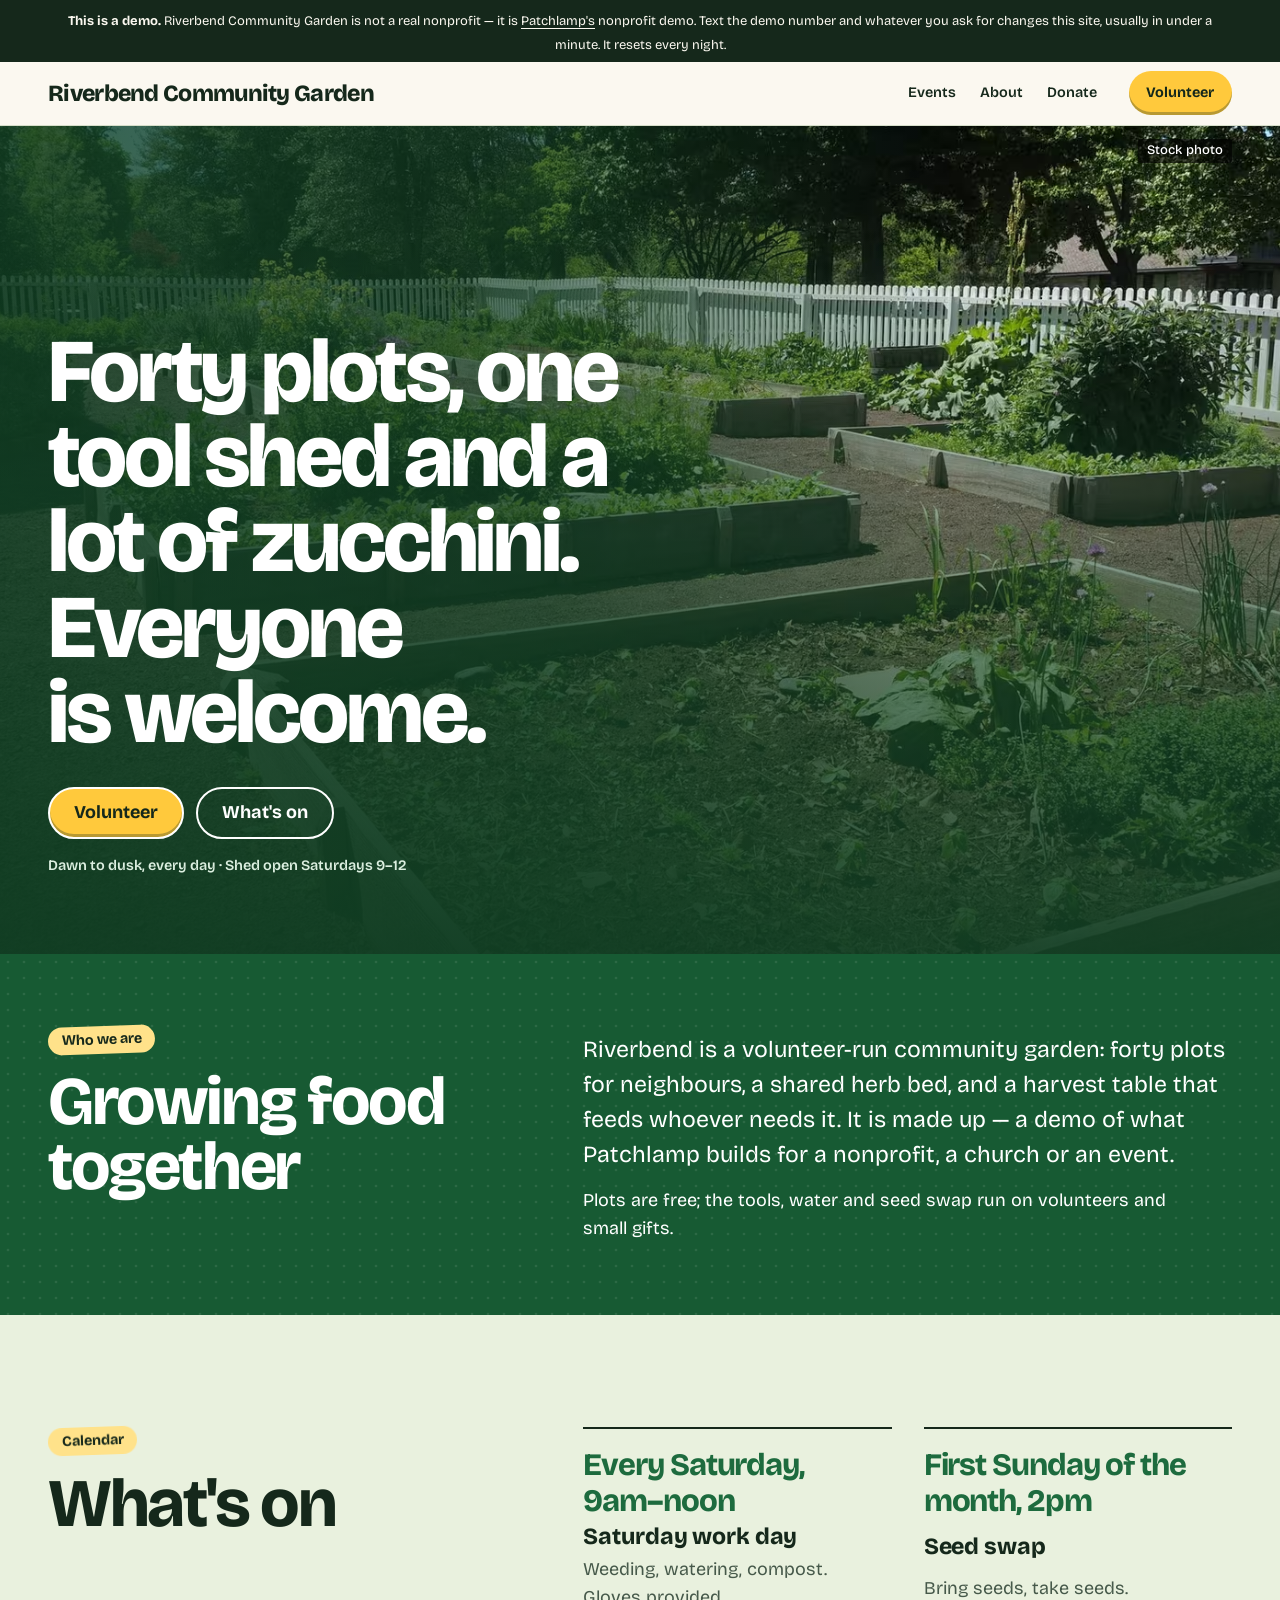
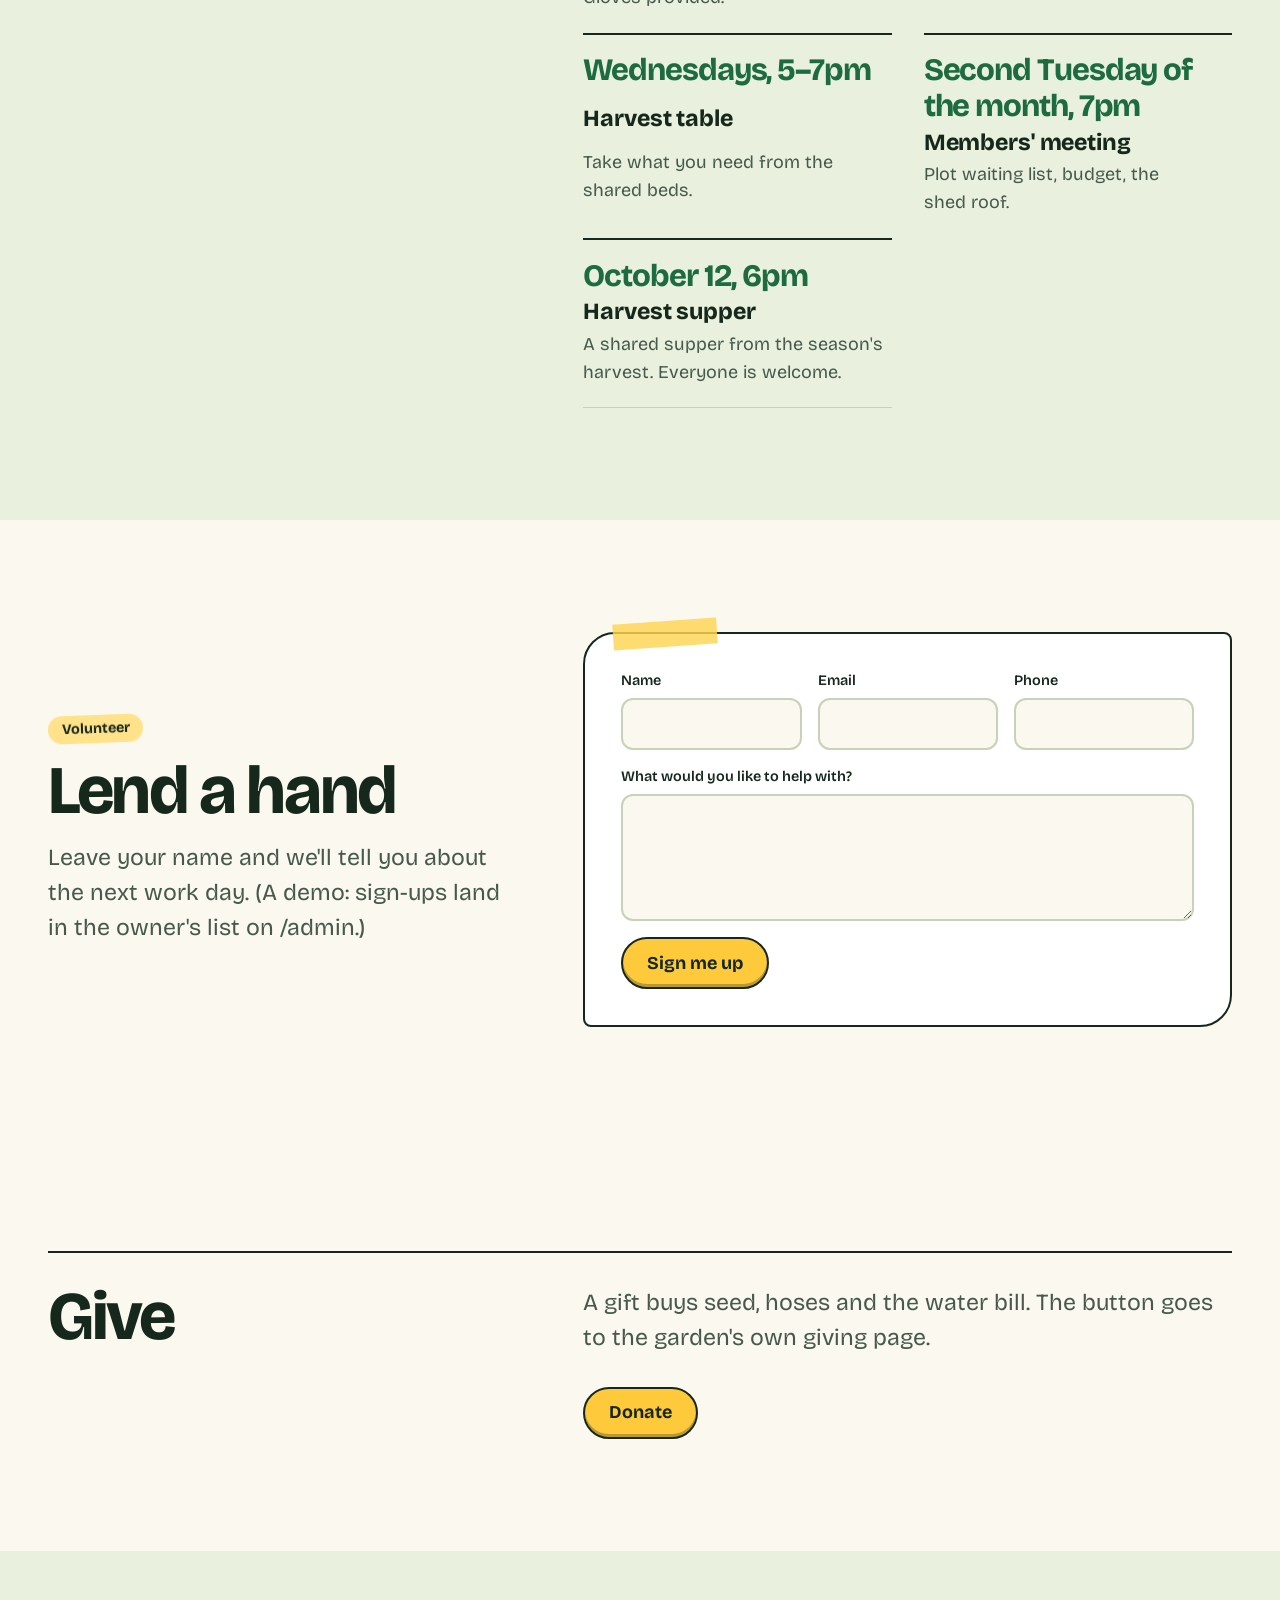
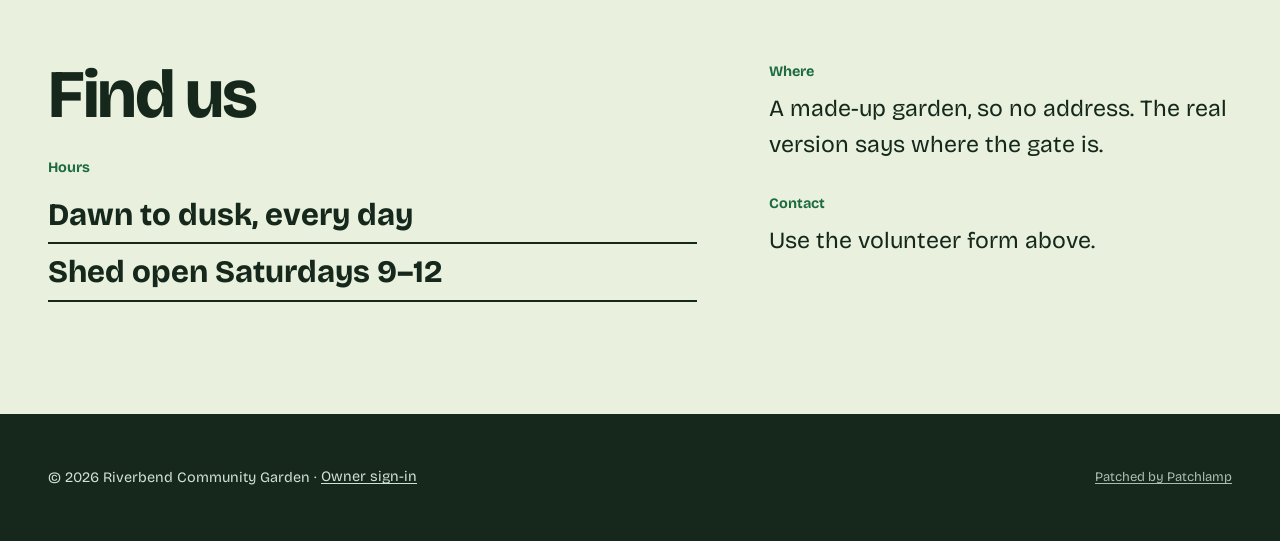
==== commit 623238e2: "Add harvest supper, October 12 at 6pm Co-Authored-By: Claude Sonnet 5.5 <noreply@anthropic.com>" ====
--- a/index.html
+++ b/index.html
@@ -84,6 +84,11 @@
             <h3>Members' meeting</h3>
             <p class="event-text">Plot waiting list, budget, the shed roof.</p>
           </li>
+          <li data-reveal>
+            <p class="event-when">October 12, 6pm</p>
+            <h3>Harvest supper</h3>
+            <p class="event-text">A shared supper from the season's harvest. Everyone is welcome.</p>
+          </li>
         </ul>
       </div>
     </section>
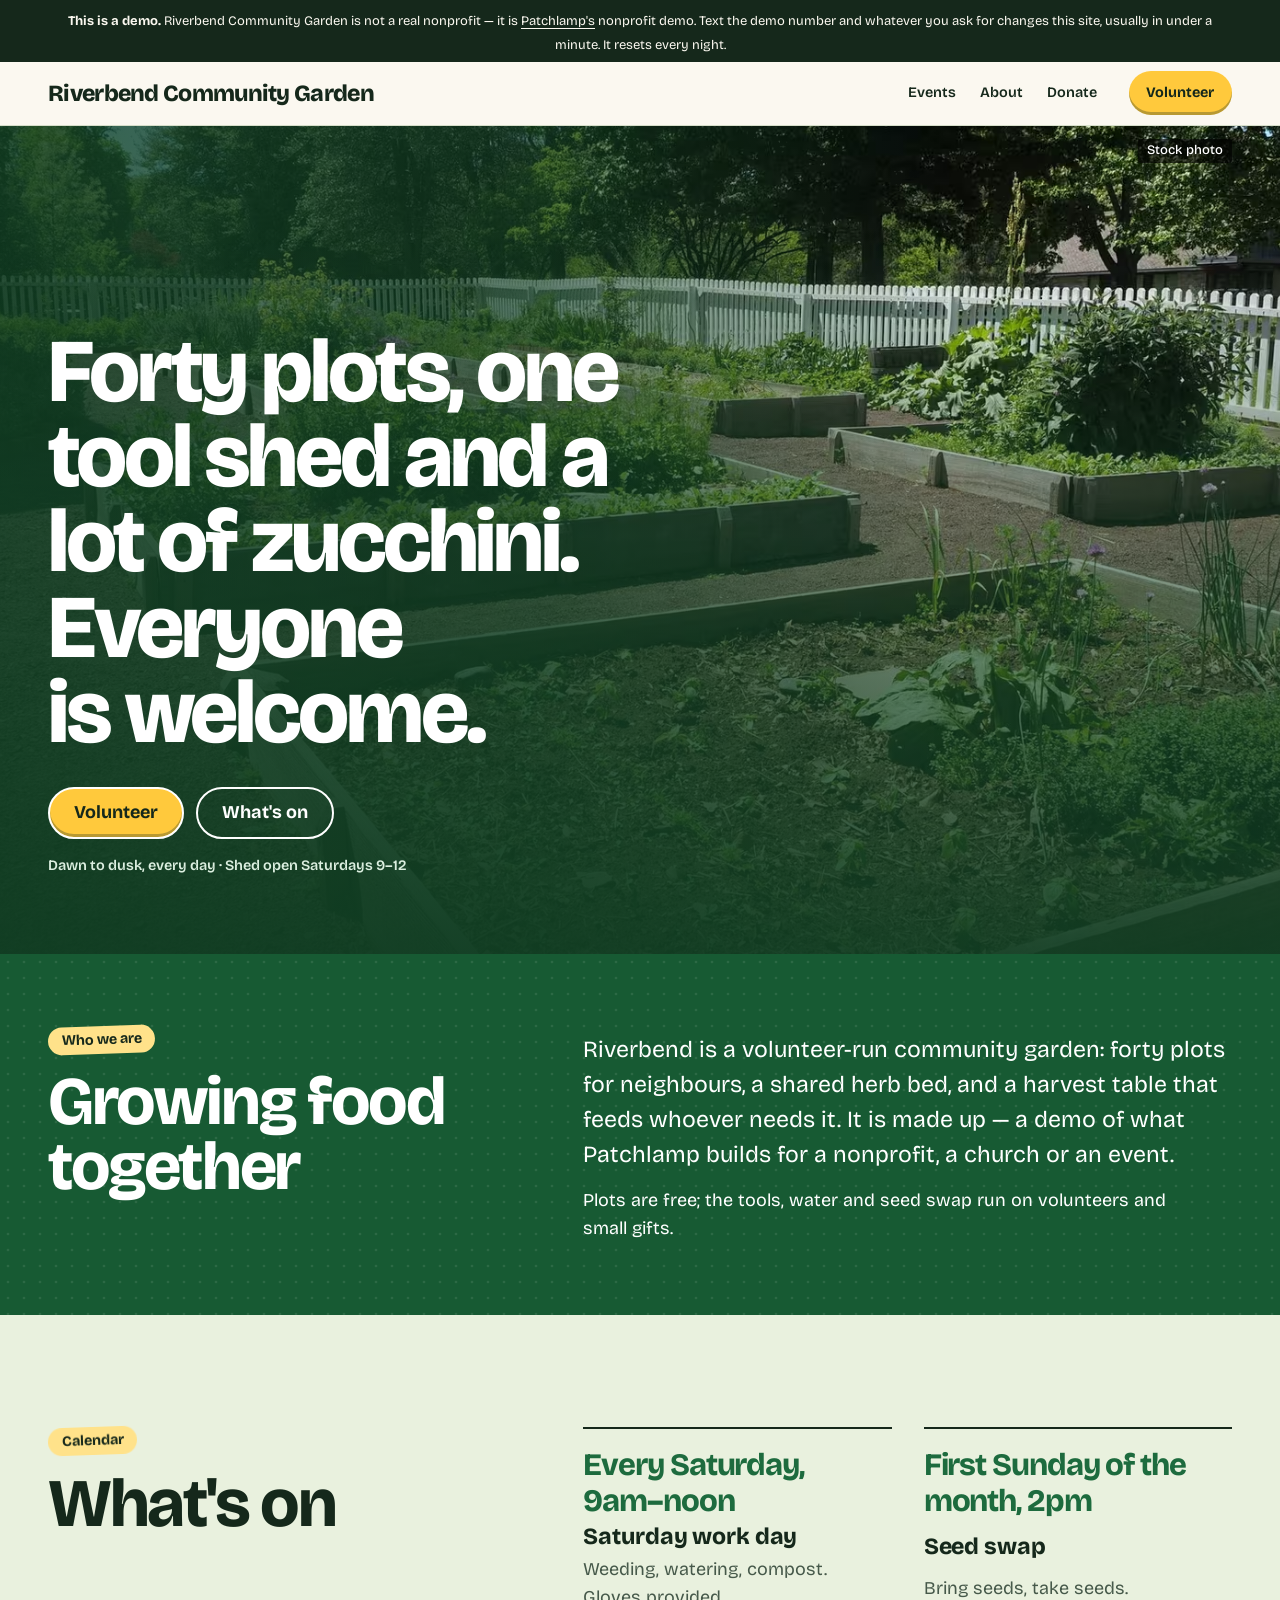
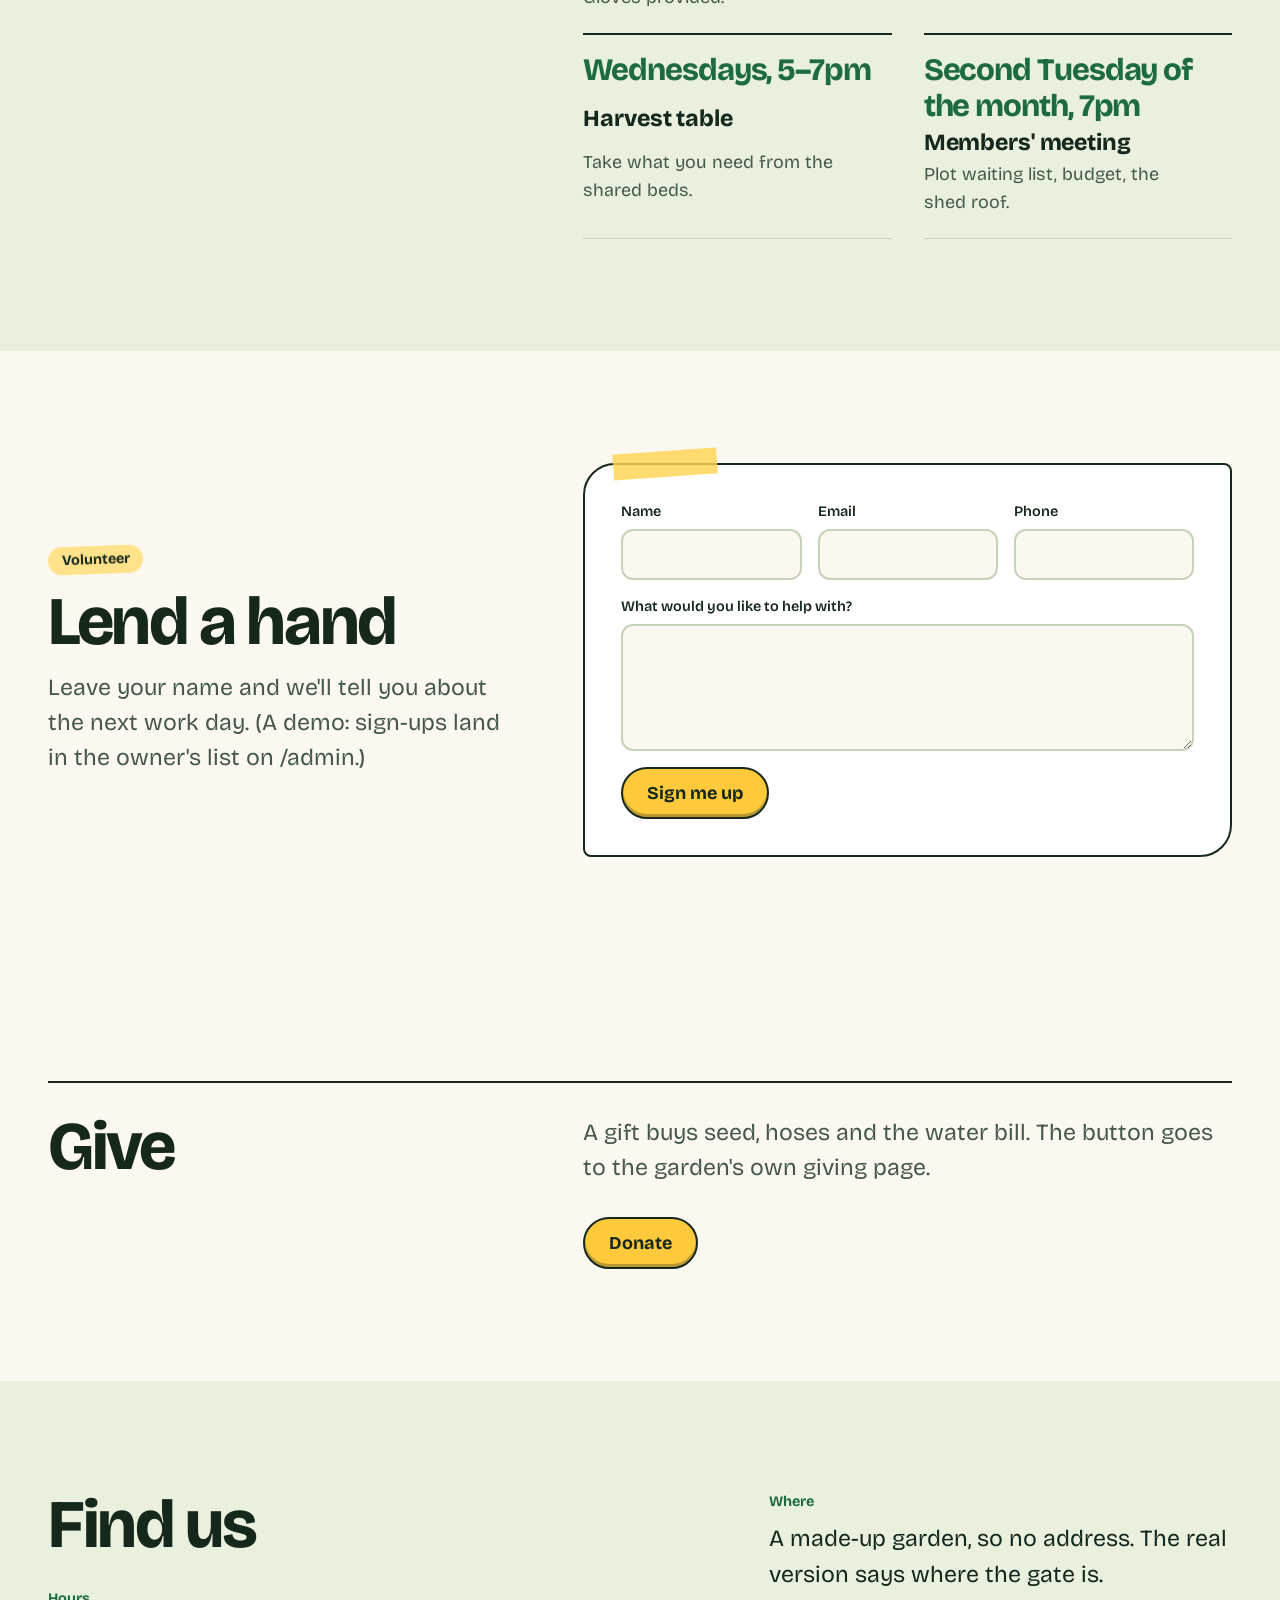
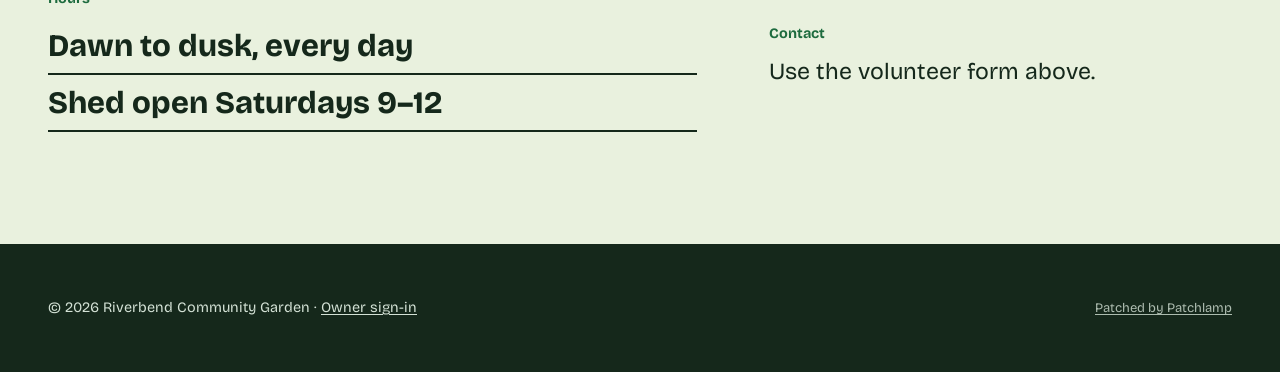
==== commit f2eed8df: "Nightly reset: back to the golden copy" ====
--- a/index.html
+++ b/index.html
@@ -84,11 +84,6 @@
             <h3>Members' meeting</h3>
             <p class="event-text">Plot waiting list, budget, the shed roof.</p>
           </li>
-          <li data-reveal>
-            <p class="event-when">October 12, 6pm</p>
-            <h3>Harvest supper</h3>
-            <p class="event-text">A shared supper from the season's harvest. Everyone is welcome.</p>
-          </li>
         </ul>
       </div>
     </section>
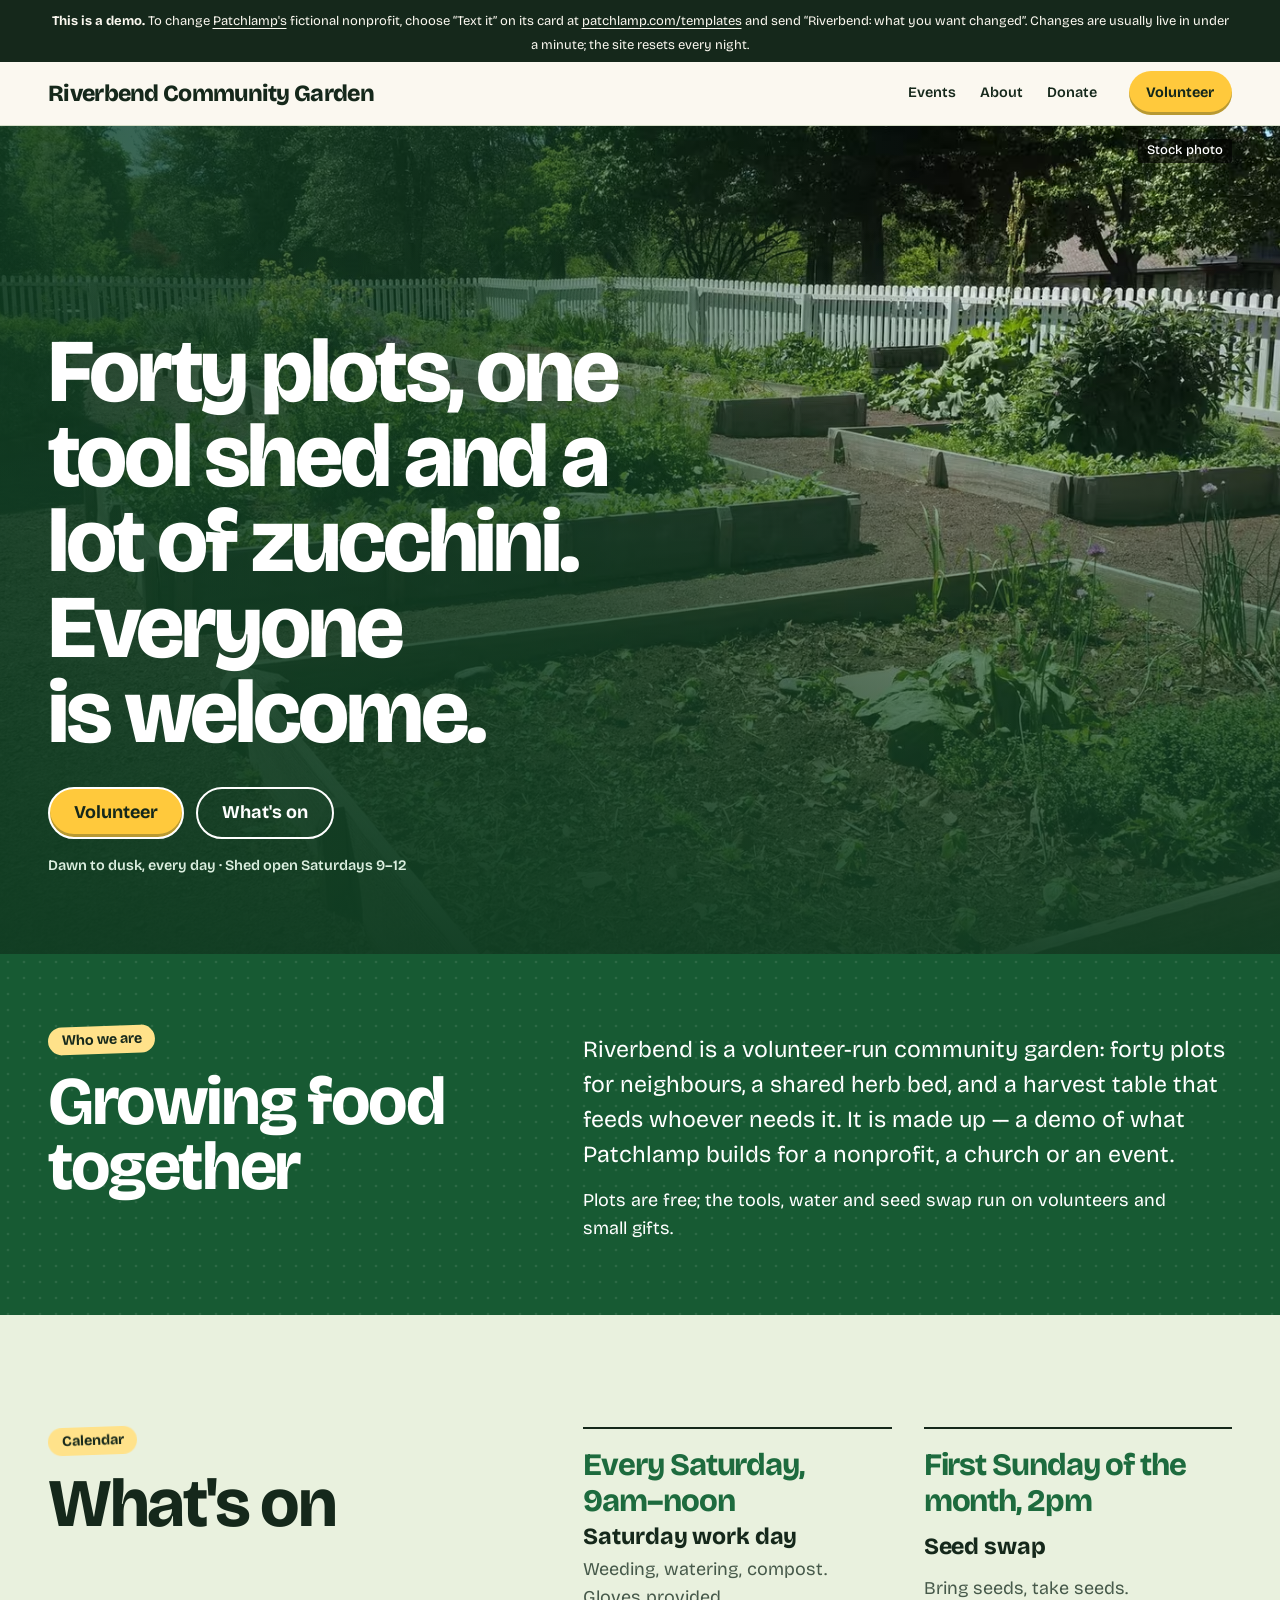
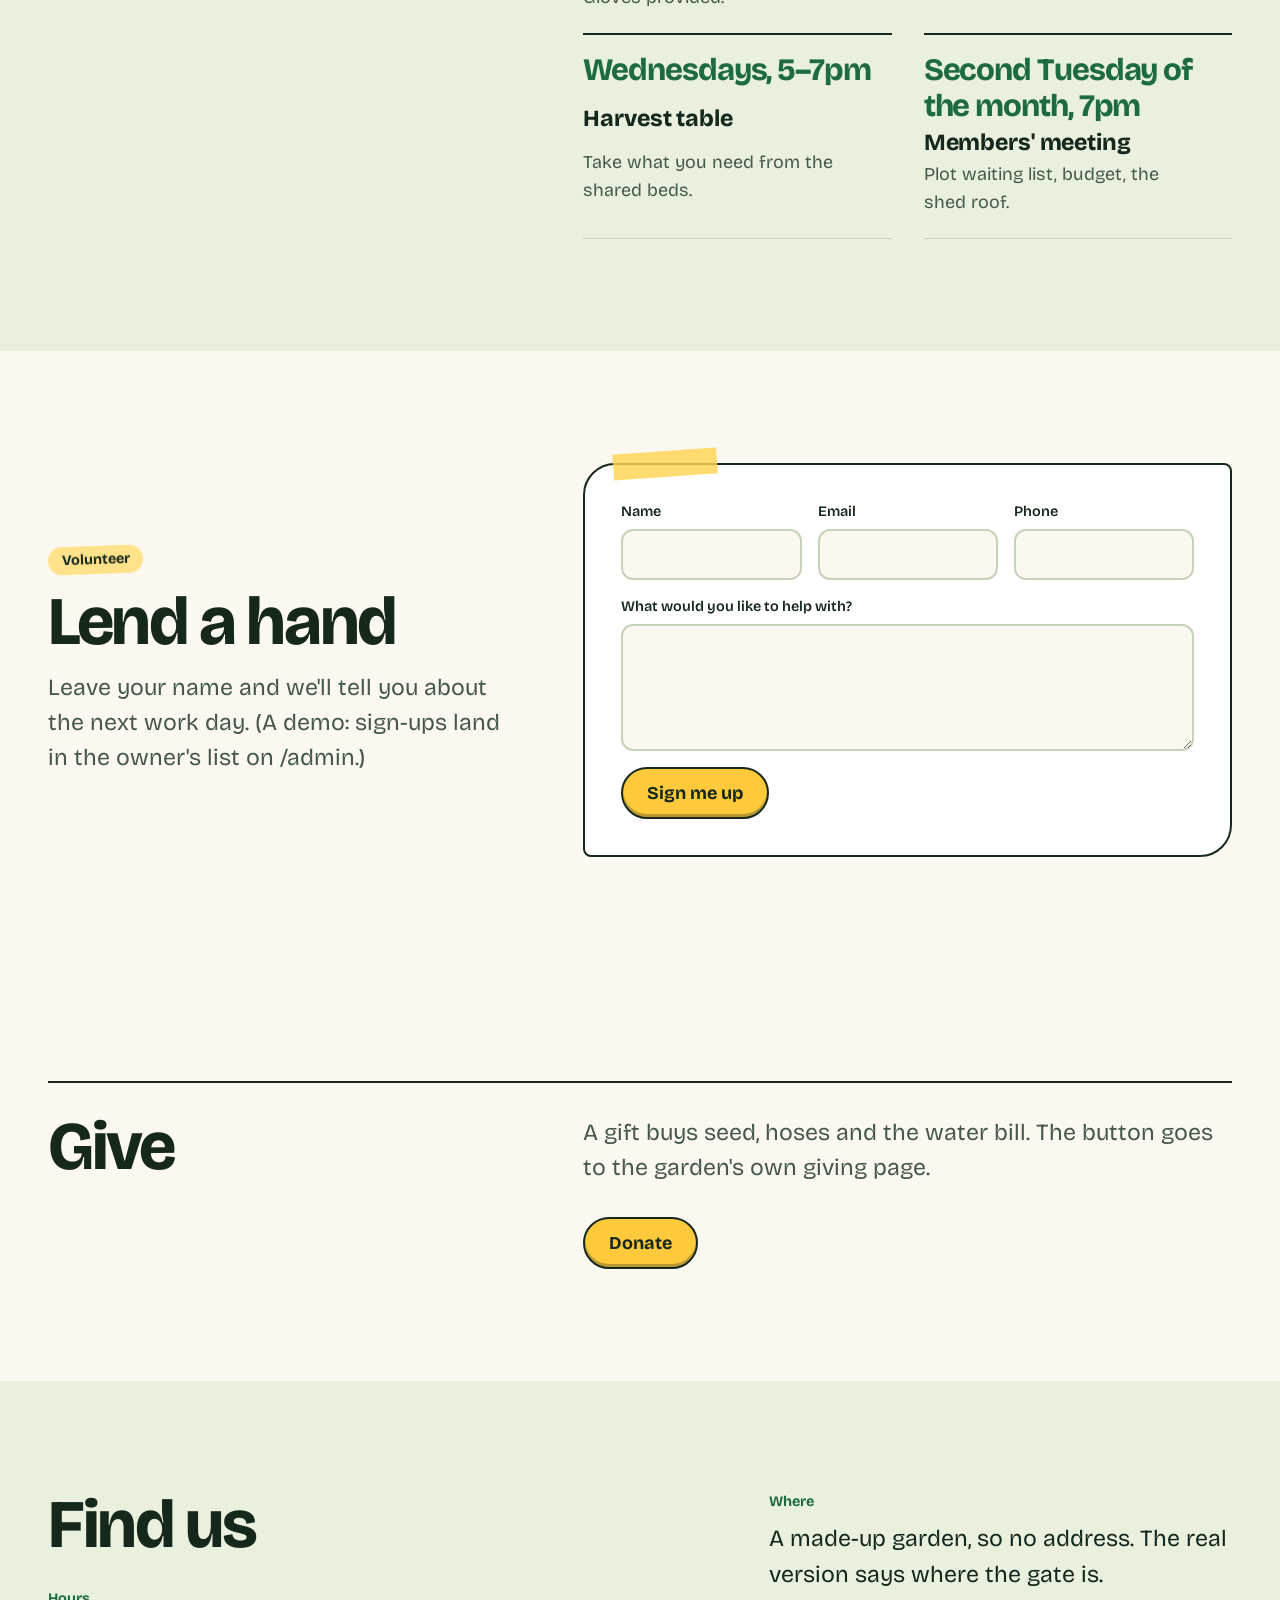
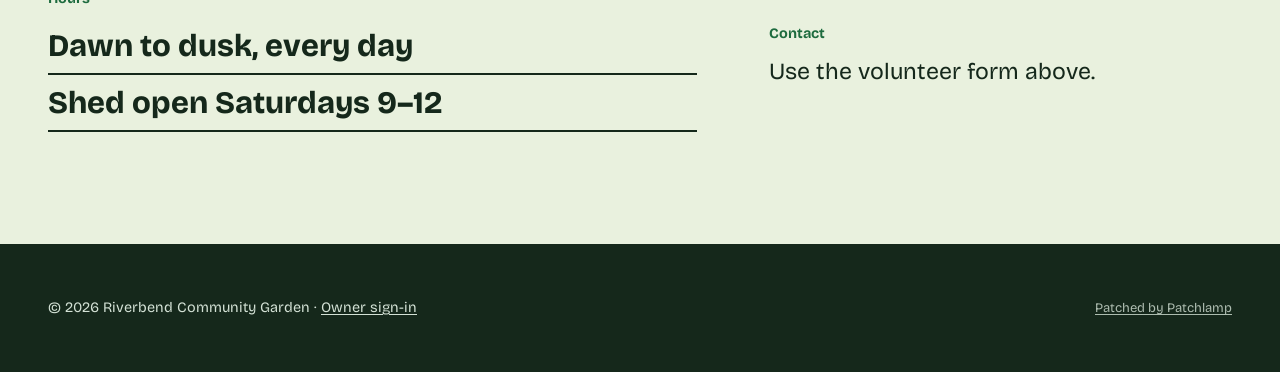
==== commit 2979a6f6: "The demo bar points at the /templates card (Codex, marketing/copy/demo-bars-2026-10-27-v2.md): no nu" ====
--- a/index.html
+++ b/index.html
@@ -13,8 +13,10 @@
 </head>
 <body class="page-home">
   <p class="demo-bar">
-    <strong>This is a demo.</strong> Riverbend Community Garden is not a real nonprofit — it is
-    <a href="https://patchlamp.com/">Patchlamp's</a> nonprofit demo. Text the demo number and whatever you ask for changes this site, usually in under a minute. It resets every night.
+    <strong>This is a demo.</strong> To change <a href="https://patchlamp.com/">Patchlamp's</a>
+    fictional nonprofit, choose “Text it” on its card at
+    <a href="https://patchlamp.com/templates">patchlamp.com/templates</a> and send “Riverbend: what you want changed”.
+    Changes are usually live in under a minute; the site resets every night.
   </p>
 
   <header class="site-header">
